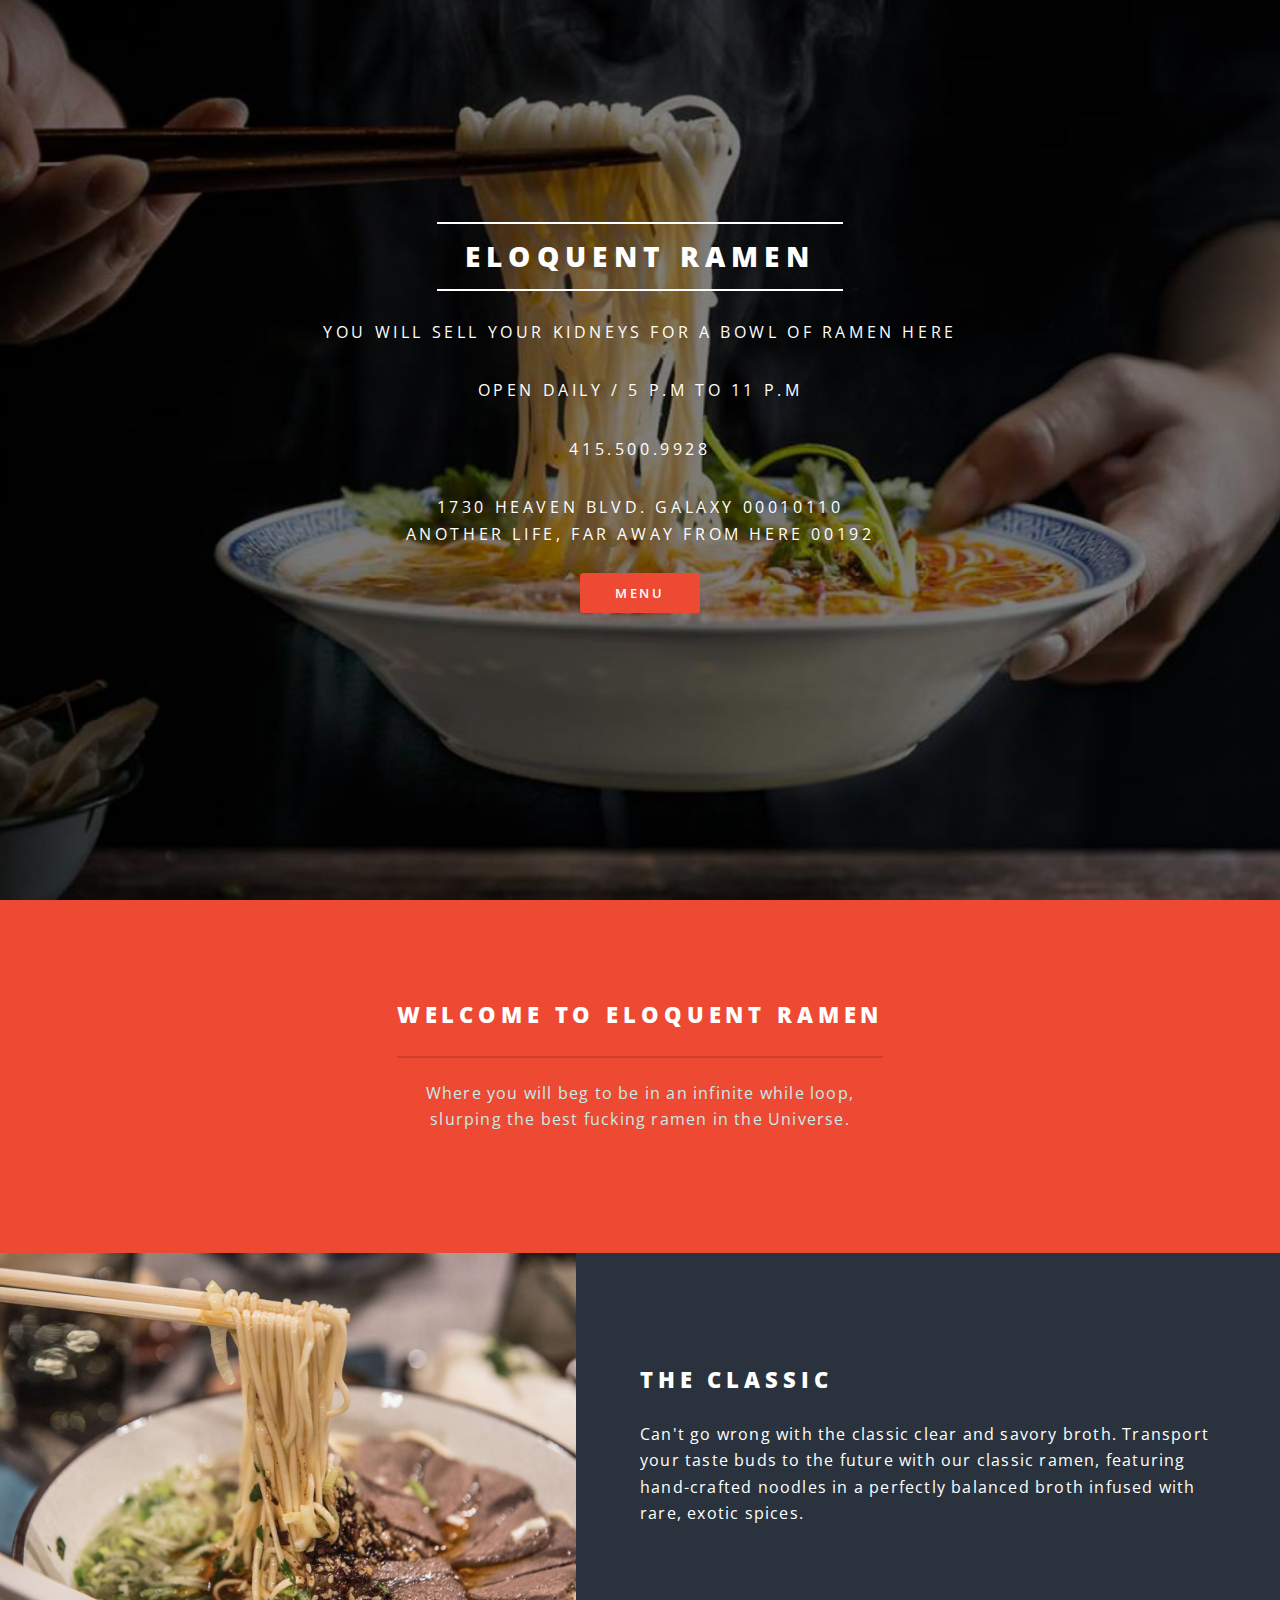
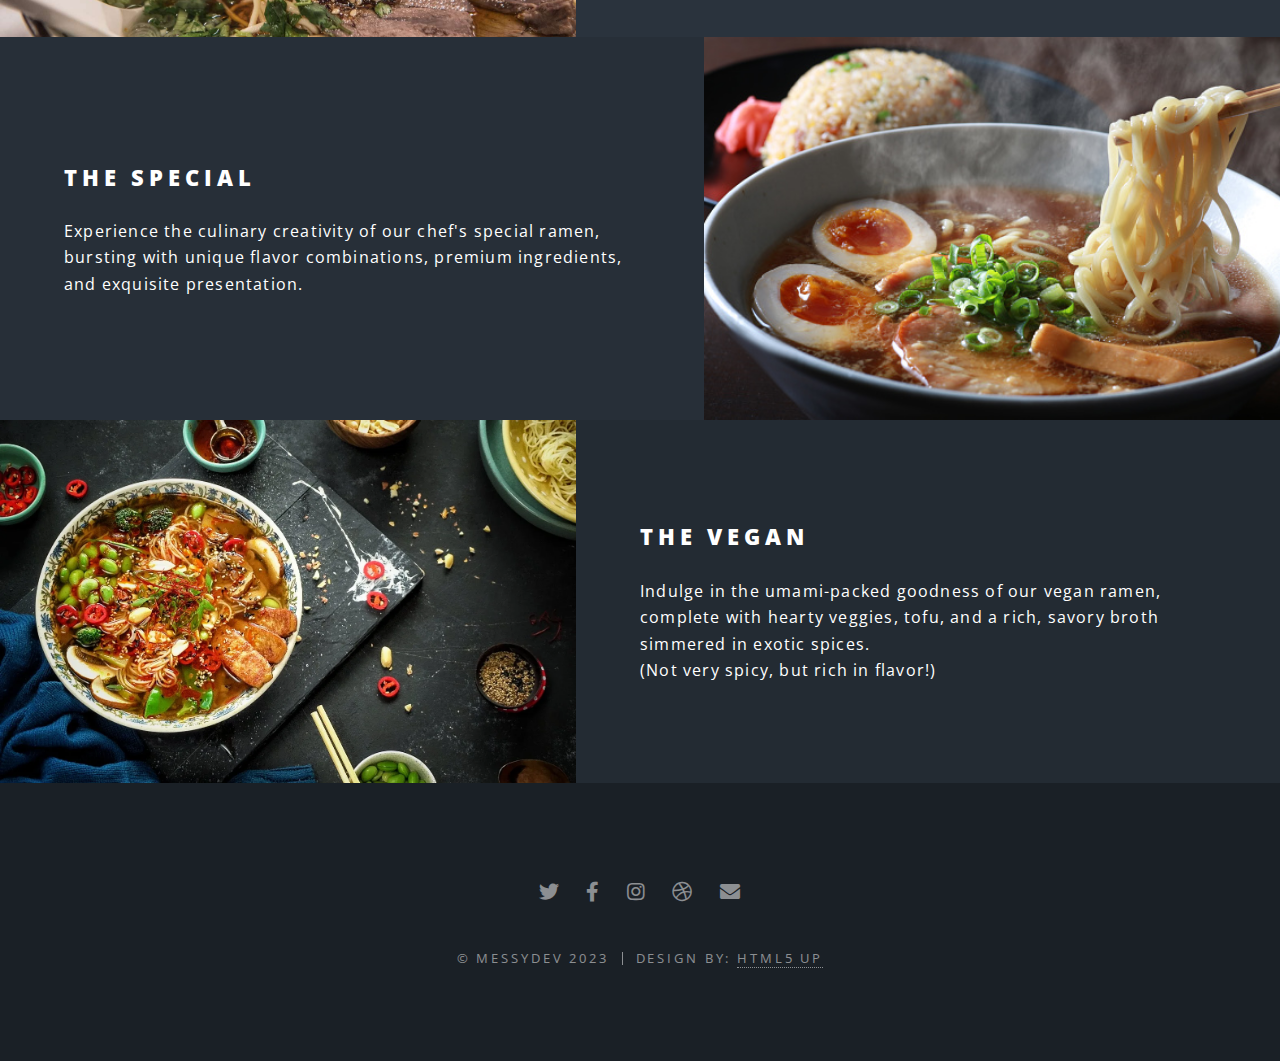
==== index.html @ 6835c0d1 "fix typo in vegan ramen section" ====
<!DOCTYPE HTML>
<!--
	Spectral by HTML5 UP
	html5up.net | @ajlkn
	Free for personal and commercial use under the CCA 3.0 license (html5up.net/license)
-->
<html>
	<head>
		<title>ELOQUENT RAMEN</title>
		<meta charset="utf-8" />
		<meta name="viewport" content="width=device-width, initial-scale=1, user-scalable=no" />
		<link rel="stylesheet" href="assets/css/main.css" />
		<noscript><link rel="stylesheet" href="assets/css/noscript.css" /></noscript>
	</head>
	<body class="landing is-preload">

		<!-- Page Wrapper -->
			<div id="page-wrapper">

				<!-- Header -->
					<header id="header" class="alt">
						<h1><a href="index.html">Eloquent Ramen</a></h1>
						<nav id="nav">
							<ul>
								<!-- <li class="special">
									<a href="#menu" class="menuToggle"><span>Menu</span></a>
									<div id="menu">
										<ul>
											<li><a href="index.html">Home</a></li>
											<li><a href="generic.html">Generic</a></li>
											<li><a href="elements.html">Elements</a></li>
											<li><a href="#">Sign Up</a></li>
											<li><a href="#">Log In</a></li>
										</ul>
									</div>
								</li> -->
							</ul>
						</nav>
					</header>

				<!-- Banner -->
					<section id="banner">
						<div class="inner">
							<h2>Eloquent Ramen</h2>
							<p>You will sell your kidneys for a bowl of Ramen here</p>
							<p>Open Daily / 5 P.M to 11 P.M</p>
							<p>415.500.9928</p>
							<div>
								<p id="address">1730 Heaven Blvd. Galaxy 00010110 <br />
								Another Life, Far Away From Here 00192</p>
							</div>
							<ul class="actions special">
								<li><a href="#" class="button primary">Menu</a></li>
							</ul>
						</div>
						<!-- <a href="#one" class="more scrolly">Learn More</a> -->
					</section>

				<!-- One -->
					<section id="one" class="wrapper style1 special">
						<div class="inner">
							<header class="major">
								<h2>Welcome to Eloquent Ramen</h2>
								<p>Where you will beg to be in an infinite while loop, <br />
									slurping the best fucking ramen in the Universe.</p>
							</header>
							<!-- <ul class="icons major">
								<li><span class="icon fa-gem major style1"><span class="label">Lorem</span></span></li>
								<li><span class="icon fa-heart major style2"><span class="label">Ipsum</span></span></li>
								<li><span class="icon solid fa-code major style3"><span class="label">Dolor</span></span></li>
							</ul> -->
						</div>
					</section>

				<!-- Two -->
					<section id="two" class="wrapper alt style2">
						<section class="spotlight">
							<div class="image"><img src="images/ramen-classic.jpg" alt="" /></div><div class="content">
								<h2>The Classic<br />
								</h2>
								<p>Can't go wrong with the classic clear and savory broth. Transport your taste buds to the future with our classic ramen, featuring hand-crafted noodles in a perfectly balanced broth infused with rare, exotic spices.</p>
							</div>
						</section>
						<section class="spotlight">
							<div class="image"><img src="images/ramen01.jpg" alt="" /></div><div class="content">
								<h2>The Special<br />
								</h2>
								<p>Experience the culinary creativity of our chef's special ramen, bursting with unique flavor combinations, premium ingredients, and exquisite presentation.</p>
							</div>
						</section>
						<section class="spotlight">
							<div class="image"><img src="images/ramen-vegan.jpg" alt="" /></div><div class="content">
								<h2>The Vegan<br />
								</h2>
								<p>Indulge in the umami-packed goodness of our vegan ramen, complete with hearty veggies, tofu, and a rich, savory broth simmered in exotic spices. <br />(Not very spicy, but rich in flavor!)</p>
							</div>
						</section>
					</section>

				<!-- Three -->
					<!-- <section id="three" class="wrapper style3 special">
						<div class="inner">
							<header class="major">
								<h2>Accumsan mus tortor nunc aliquet</h2>
								<p>Aliquam ut ex ut augue consectetur interdum. Donec amet imperdiet eleifend<br />
								fringilla tincidunt. Nullam dui leo Aenean mi ligula, rhoncus ullamcorper.</p>
							</header>
							<ul class="features">
								<li class="icon fa-paper-plane">
									<h3>Arcu accumsan</h3>
									<p>Augue consectetur sed interdum imperdiet et ipsum. Mauris lorem tincidunt nullam amet leo Aenean ligula consequat consequat.</p>
								</li>
								<li class="icon solid fa-laptop">
									<h3>Ac Augue Eget</h3>
									<p>Augue consectetur sed interdum imperdiet et ipsum. Mauris lorem tincidunt nullam amet leo Aenean ligula consequat consequat.</p>
								</li>
								<li class="icon solid fa-code">
									<h3>Mus Scelerisque</h3>
									<p>Augue consectetur sed interdum imperdiet et ipsum. Mauris lorem tincidunt nullam amet leo Aenean ligula consequat consequat.</p>
								</li>
								<li class="icon solid fa-headphones-alt">
									<h3>Mauris Imperdiet</h3>
									<p>Augue consectetur sed interdum imperdiet et ipsum. Mauris lorem tincidunt nullam amet leo Aenean ligula consequat consequat.</p>
								</li>
								<li class="icon fa-heart">
									<h3>Aenean Primis</h3>
									<p>Augue consectetur sed interdum imperdiet et ipsum. Mauris lorem tincidunt nullam amet leo Aenean ligula consequat consequat.</p>
								</li>
								<li class="icon fa-flag">
									<h3>Tortor Ut</h3>
									<p>Augue consectetur sed interdum imperdiet et ipsum. Mauris lorem tincidunt nullam amet leo Aenean ligula consequat consequat.</p>
								</li>
							</ul>
						</div>
					</section> -->

				<!-- CTA -->
					<!-- <section id="cta" class="wrapper style4">
						<div class="inner">
							<header>
								<h2>Arcue ut vel commodo</h2>
								<p>Aliquam ut ex ut augue consectetur interdum endrerit imperdiet amet eleifend fringilla.</p>
							</header>
							<ul class="actions stacked">
								<li><a href="#" class="button fit primary">Activate</a></li>
								<li><a href="#" class="button fit">Learn More</a></li>
							</ul>
						</div>
					</section> -->

				<!-- Footer -->
					<footer id="footer">
						<ul class="icons">
							<li><a href="#" class="icon brands fa-twitter"><span class="label">Twitter</span></a></li>
							<li><a href="#" class="icon brands fa-facebook-f"><span class="label">Facebook</span></a></li>
							<li><a href="#" class="icon brands fa-instagram"><span class="label">Instagram</span></a></li>
							<li><a href="#" class="icon brands fa-dribbble"><span class="label">Dribbble</span></a></li>
							<li><a href="#" class="icon solid fa-envelope"><span class="label">Email</span></a></li>
						</ul>
						<ul class="copyright">
							<li>&copy; MESSYDEV 2023</li><li>Design by: <a href="http://html5up.net">HTML5 UP</a></li>
						</ul>
					</footer>

			</div>

		<!-- Scripts -->
			<script src="assets/js/jquery.min.js"></script>
			<script src="assets/js/jquery.scrollex.min.js"></script>
			<script src="assets/js/jquery.scrolly.min.js"></script>
			<script src="assets/js/browser.min.js"></script>
			<script src="assets/js/breakpoints.min.js"></script>
			<script src="assets/js/util.js"></script>
			<script src="assets/js/main.js"></script>

	</body>
</html>
---- assets/css/main.css ----
@import url(fontawesome-all.min.css);
@import url("https://fonts.googleapis.com/css?family=Open+Sans:400,400italic,600,600italic,800,800italic");

/*
	Spectral by HTML5 UP
	html5up.net | @ajlkn
	Free for personal and commercial use under the CCA 3.0 license (html5up.net/license)
*/

html, body, div, span, applet, object,
iframe, h1, h2, h3, h4, h5, h6, p, blockquote,
pre, a, abbr, acronym, address, big, cite,
code, del, dfn, em, img, ins, kbd, q, s, samp,
small, strike, strong, sub, sup, tt, var, b,
u, i, center, dl, dt, dd, ol, ul, li, fieldset,
form, label, legend, table, caption, tbody,
tfoot, thead, tr, th, td, article, aside,
canvas, details, embed, figure, figcaption,
footer, header, hgroup, menu, nav, output, ruby,
section, summary, time, mark, audio, video {
	margin: 0;
	padding: 0;
	border: 0;
	font-size: 100%;
	font: inherit;
	vertical-align: baseline;}

article, aside, details, figcaption, figure,
footer, header, hgroup, menu, nav, section {
	display: block;}

body {
	line-height: 1;
}

ol, ul {
	list-style: none;
}

blockquote, q {
	quotes: none;
}

	blockquote:before, blockquote:after, q:before, q:after {
		content: '';
		content: none;
	}

table {
	border-collapse: collapse;
	border-spacing: 0;
}

body {
	-webkit-text-size-adjust: none;
}

mark {
	background-color: transparent;
	color: inherit;
}

input::-moz-focus-inner {
	border: 0;
	padding: 0;
}

input, select, textarea {
	-moz-appearance: none;
	-webkit-appearance: none;
	-ms-appearance: none;
	appearance: none;
}

/* Basic */

	@-ms-viewport {
		width: device-width;
	}

	html {
		box-sizing: border-box;
	}

	*, *:before, *:after {
		box-sizing: inherit;
	}

	body {
		background: #000000;
	}

		body.is-preload *, body.is-preload *:before, body.is-preload *:after {
			-moz-animation: none !important;
			-webkit-animation: none !important;
			-ms-animation: none !important;
			animation: none !important;
			-moz-transition: none !important;
			-webkit-transition: none !important;
			-ms-transition: none !important;
			transition: none !important;
		}

	body, input, select, textarea {
		color: #fff;
		font-family: "Open Sans", Helvetica, sans-serif;
		font-size: 15pt;
		font-weight: 400;
		letter-spacing: 0.075em;
		line-height: 1.65em;
	}

		@media screen and (max-width: 1680px) {

			body, input, select, textarea {
				font-size: 13pt;
			}

		}

		@media screen and (max-width: 1280px) {

			body, input, select, textarea {
				font-size: 12pt;
			}

		}

		@media screen and (max-width: 736px) {

			body, input, select, textarea {
				font-size: 11pt;
				letter-spacing: 0.0375em;
			}

		}

	a {
		-moz-transition: color 0.2s ease, border-bottom-color 0.2s ease;
		-webkit-transition: color 0.2s ease, border-bottom-color 0.2s ease;
		-ms-transition: color 0.2s ease, border-bottom-color 0.2s ease;
		transition: color 0.2s ease, border-bottom-color 0.2s ease;
		border-bottom: dotted 1px;
		color: inherit;
		text-decoration: none;
	}

		a:hover {
			border-bottom-color: transparent;
		}

	strong, b {
		color: #fff;
		font-weight: 600;
	}

	em, i {
		font-style: italic;
	}

	p {
		margin: 0 0 2em 0;
	}

	h1, h2, h3, h4, h5, h6 {
		color: #fff;
		font-weight: 800;
		letter-spacing: 0.225em;
		line-height: 1em;
		margin: 0 0 1em 0;
		text-transform: uppercase;
	}

		h1 a, h2 a, h3 a, h4 a, h5 a, h6 a {
			color: inherit;
			text-decoration: none;
		}

	h2 {
		font-size: 1.35em;
		line-height: 1.75em;
	}

		@media screen and (max-width: 736px) {

			h2 {
				font-size: 1.1em;
				line-height: 1.65em;
			}

		}

	h3 {
		font-size: 1.15em;
		line-height: 1.75em;
	}

		@media screen and (max-width: 736px) {

			h3 {
				font-size: 1em;
				line-height: 1.65em;
			}

		}

	h4 {
		font-size: 1em;
		line-height: 1.5em;
	}

	h5 {
		font-size: 0.8em;
		line-height: 1.5em;
	}

	h6 {
		font-size: 0.7em;
		line-height: 1.5em;
	}

	sub {
		font-size: 0.8em;
		position: relative;
		top: 0.5em;
	}

	sup {
		font-size: 0.8em;
		position: relative;
		top: -0.5em;
	}

	hr {
		border: 0;
		border-bottom: solid 2px #fff;
		margin: 3em 0;
	}

		hr.major {
			margin: 4.5em 0;
		}

	blockquote {
		border-left: solid 4px #fff;
		font-style: italic;
		margin: 0 0 2em 0;
		padding: 0.5em 0 0.5em 2em;
	}

	code {
		background: rgba(144, 144, 144, 0.25);
		border-radius: 3px;
		font-family: "Courier New", monospace;
		font-size: 0.9em;
		letter-spacing: 0;
		margin: 0 0.25em;
		padding: 0.25em 0.65em;
	}

	pre {
		-webkit-overflow-scrolling: touch;
		font-family: "Courier New", monospace;
		font-size: 0.9em;
		margin: 0 0 2em 0;
	}

		pre code {
			display: block;
			line-height: 1.75em;
			padding: 1em 1.5em;
			overflow-x: auto;
		}

	.align-left {
		text-align: left;
	}

	.align-center {
		text-align: center;
	}

	.align-right {
		text-align: right;
	}

/* Row */

	.row {
		display: flex;
		flex-wrap: wrap;
		box-sizing: border-box;
		align-items: stretch;
	}

		.row > * {
			box-sizing: border-box;
		}

		.row.gtr-uniform > * > :last-child {
			margin-bottom: 0;
		}

		.row.aln-left {
			justify-content: flex-start;
		}

		.row.aln-center {
			justify-content: center;
		}

		.row.aln-right {
			justify-content: flex-end;
		}

		.row.aln-top {
			align-items: flex-start;
		}

		.row.aln-middle {
			align-items: center;
		}

		.row.aln-bottom {
			align-items: flex-end;
		}

		.row > .imp {
			order: -1;
		}

		.row > .col-1 {
			width: 8.33333%;
		}

		.row > .off-1 {
			margin-left: 8.33333%;
		}

		.row > .col-2 {
			width: 16.66667%;
		}

		.row > .off-2 {
			margin-left: 16.66667%;
		}

		.row > .col-3 {
			width: 25%;
		}

		.row > .off-3 {
			margin-left: 25%;
		}

		.row > .col-4 {
			width: 33.33333%;
		}

		.row > .off-4 {
			margin-left: 33.33333%;
		}

		.row > .col-5 {
			width: 41.66667%;
		}

		.row > .off-5 {
			margin-left: 41.66667%;
		}

		.row > .col-6 {
			width: 50%;
		}

		.row > .off-6 {
			margin-left: 50%;
		}

		.row > .col-7 {
			width: 58.33333%;
		}

		.row > .off-7 {
			margin-left: 58.33333%;
		}

		.row > .col-8 {
			width: 66.66667%;
		}

		.row > .off-8 {
			margin-left: 66.66667%;
		}

		.row > .col-9 {
			width: 75%;
		}

		.row > .off-9 {
			margin-left: 75%;
		}

		.row > .col-10 {
			width: 83.33333%;
		}

		.row > .off-10 {
			margin-left: 83.33333%;
		}

		.row > .col-11 {
			width: 91.66667%;
		}

		.row > .off-11 {
			margin-left: 91.66667%;
		}

		.row > .col-12 {
			width: 100%;
		}

		.row > .off-12 {
			margin-left: 100%;
		}

		.row.gtr-0 {
			margin-top: 0;
			margin-left: 0em;
		}

			.row.gtr-0 > * {
				padding: 0 0 0 0em;
			}

			.row.gtr-0.gtr-uniform {
				margin-top: 0em;
			}

				.row.gtr-0.gtr-uniform > * {
					padding-top: 0em;
				}

		.row.gtr-25 {
			margin-top: 0;
			margin-left: -0.375em;
		}

			.row.gtr-25 > * {
				padding: 0 0 0 0.375em;
			}

			.row.gtr-25.gtr-uniform {
				margin-top: -0.375em;
			}

				.row.gtr-25.gtr-uniform > * {
					padding-top: 0.375em;
				}

		.row.gtr-50 {
			margin-top: 0;
			margin-left: -0.75em;
		}

			.row.gtr-50 > * {
				padding: 0 0 0 0.75em;
			}

			.row.gtr-50.gtr-uniform {
				margin-top: -0.75em;
			}

				.row.gtr-50.gtr-uniform > * {
					padding-top: 0.75em;
				}

		.row {
			margin-top: 0;
			margin-left: -1.5em;
		}

			.row > * {
				padding: 0 0 0 1.5em;
			}

			.row.gtr-uniform {
				margin-top: -1.5em;
			}

				.row.gtr-uniform > * {
					padding-top: 1.5em;
				}

		.row.gtr-150 {
			margin-top: 0;
			margin-left: -2.25em;
		}

			.row.gtr-150 > * {
				padding: 0 0 0 2.25em;
			}

			.row.gtr-150.gtr-uniform {
				margin-top: -2.25em;
			}

				.row.gtr-150.gtr-uniform > * {
					padding-top: 2.25em;
				}

		.row.gtr-200 {
			margin-top: 0;
			margin-left: -3em;
		}

			.row.gtr-200 > * {
				padding: 0 0 0 3em;
			}

			.row.gtr-200.gtr-uniform {
				margin-top: -3em;
			}

				.row.gtr-200.gtr-uniform > * {
					padding-top: 3em;
				}

		@media screen and (max-width: 1680px) {

			.row {
				display: flex;
				flex-wrap: wrap;
				box-sizing: border-box;
				align-items: stretch;
			}

				.row > * {
					box-sizing: border-box;
				}

				.row.gtr-uniform > * > :last-child {
					margin-bottom: 0;
				}

				.row.aln-left {
					justify-content: flex-start;
				}

				.row.aln-center {
					justify-content: center;
				}

				.row.aln-right {
					justify-content: flex-end;
				}

				.row.aln-top {
					align-items: flex-start;
				}

				.row.aln-middle {
					align-items: center;
				}

				.row.aln-bottom {
					align-items: flex-end;
				}

				.row > .imp-xlarge {
					order: -1;
				}

				.row > .col-1-xlarge {
					width: 8.33333%;
				}

				.row > .off-1-xlarge {
					margin-left: 8.33333%;
				}

				.row > .col-2-xlarge {
					width: 16.66667%;
				}

				.row > .off-2-xlarge {
					margin-left: 16.66667%;
				}

				.row > .col-3-xlarge {
					width: 25%;
				}

				.row > .off-3-xlarge {
					margin-left: 25%;
				}

				.row > .col-4-xlarge {
					width: 33.33333%;
				}

				.row > .off-4-xlarge {
					margin-left: 33.33333%;
				}

				.row > .col-5-xlarge {
					width: 41.66667%;
				}

				.row > .off-5-xlarge {
					margin-left: 41.66667%;
				}

				.row > .col-6-xlarge {
					width: 50%;
				}

				.row > .off-6-xlarge {
					margin-left: 50%;
				}

				.row > .col-7-xlarge {
					width: 58.33333%;
				}

				.row > .off-7-xlarge {
					margin-left: 58.33333%;
				}

				.row > .col-8-xlarge {
					width: 66.66667%;
				}

				.row > .off-8-xlarge {
					margin-left: 66.66667%;
				}

				.row > .col-9-xlarge {
					width: 75%;
				}

				.row > .off-9-xlarge {
					margin-left: 75%;
				}

				.row > .col-10-xlarge {
					width: 83.33333%;
				}

				.row > .off-10-xlarge {
					margin-left: 83.33333%;
				}

				.row > .col-11-xlarge {
					width: 91.66667%;
				}

				.row > .off-11-xlarge {
					margin-left: 91.66667%;
				}

				.row > .col-12-xlarge {
					width: 100%;
				}

				.row > .off-12-xlarge {
					margin-left: 100%;
				}

				.row.gtr-0 {
					margin-top: 0;
					margin-left: 0em;
				}

					.row.gtr-0 > * {
						padding: 0 0 0 0em;
					}

					.row.gtr-0.gtr-uniform {
						margin-top: 0em;
					}

						.row.gtr-0.gtr-uniform > * {
							padding-top: 0em;
						}

				.row.gtr-25 {
					margin-top: 0;
					margin-left: -0.375em;
				}

					.row.gtr-25 > * {
						padding: 0 0 0 0.375em;
					}

					.row.gtr-25.gtr-uniform {
						margin-top: -0.375em;
					}

						.row.gtr-25.gtr-uniform > * {
							padding-top: 0.375em;
						}

				.row.gtr-50 {
					margin-top: 0;
					margin-left: -0.75em;
				}

					.row.gtr-50 > * {
						padding: 0 0 0 0.75em;
					}

					.row.gtr-50.gtr-uniform {
						margin-top: -0.75em;
					}

						.row.gtr-50.gtr-uniform > * {
							padding-top: 0.75em;
						}

				.row {
					margin-top: 0;
					margin-left: -1.5em;
				}

					.row > * {
						padding: 0 0 0 1.5em;
					}

					.row.gtr-uniform {
						margin-top: -1.5em;
					}

						.row.gtr-uniform > * {
							padding-top: 1.5em;
						}

				.row.gtr-150 {
					margin-top: 0;
					margin-left: -2.25em;
				}

					.row.gtr-150 > * {
						padding: 0 0 0 2.25em;
					}

					.row.gtr-150.gtr-uniform {
						margin-top: -2.25em;
					}

						.row.gtr-150.gtr-uniform > * {
							padding-top: 2.25em;
						}

				.row.gtr-200 {
					margin-top: 0;
					margin-left: -3em;
				}

					.row.gtr-200 > * {
						padding: 0 0 0 3em;
					}

					.row.gtr-200.gtr-uniform {
						margin-top: -3em;
					}

						.row.gtr-200.gtr-uniform > * {
							padding-top: 3em;
						}

		}

		@media screen and (max-width: 1280px) {

			.row {
				display: flex;
				flex-wrap: wrap;
				box-sizing: border-box;
				align-items: stretch;
			}

				.row > * {
					box-sizing: border-box;
				}

				.row.gtr-uniform > * > :last-child {
					margin-bottom: 0;
				}

				.row.aln-left {
					justify-content: flex-start;
				}

				.row.aln-center {
					justify-content: center;
				}

				.row.aln-right {
					justify-content: flex-end;
				}

				.row.aln-top {
					align-items: flex-start;
				}

				.row.aln-middle {
					align-items: center;
				}

				.row.aln-bottom {
					align-items: flex-end;
				}

				.row > .imp-large {
					order: -1;
				}

				.row > .col-1-large {
					width: 8.33333%;
				}

				.row > .off-1-large {
					margin-left: 8.33333%;
				}

				.row > .col-2-large {
					width: 16.66667%;
				}

				.row > .off-2-large {
					margin-left: 16.66667%;
				}

				.row > .col-3-large {
					width: 25%;
				}

				.row > .off-3-large {
					margin-left: 25%;
				}

				.row > .col-4-large {
					width: 33.33333%;
				}

				.row > .off-4-large {
					margin-left: 33.33333%;
				}

				.row > .col-5-large {
					width: 41.66667%;
				}

				.row > .off-5-large {
					margin-left: 41.66667%;
				}

				.row > .col-6-large {
					width: 50%;
				}

				.row > .off-6-large {
					margin-left: 50%;
				}

				.row > .col-7-large {
					width: 58.33333%;
				}

				.row > .off-7-large {
					margin-left: 58.33333%;
				}

				.row > .col-8-large {
					width: 66.66667%;
				}

				.row > .off-8-large {
					margin-left: 66.66667%;
				}

				.row > .col-9-large {
					width: 75%;
				}

				.row > .off-9-large {
					margin-left: 75%;
				}

				.row > .col-10-large {
					width: 83.33333%;
				}

				.row > .off-10-large {
					margin-left: 83.33333%;
				}

				.row > .col-11-large {
					width: 91.66667%;
				}

				.row > .off-11-large {
					margin-left: 91.66667%;
				}

				.row > .col-12-large {
					width: 100%;
				}

				.row > .off-12-large {
					margin-left: 100%;
				}

				.row.gtr-0 {
					margin-top: 0;
					margin-left: 0em;
				}

					.row.gtr-0 > * {
						padding: 0 0 0 0em;
					}

					.row.gtr-0.gtr-uniform {
						margin-top: 0em;
					}

						.row.gtr-0.gtr-uniform > * {
							padding-top: 0em;
						}

				.row.gtr-25 {
					margin-top: 0;
					margin-left: -0.375em;
				}

					.row.gtr-25 > * {
						padding: 0 0 0 0.375em;
					}

					.row.gtr-25.gtr-uniform {
						margin-top: -0.375em;
					}

						.row.gtr-25.gtr-uniform > * {
							padding-top: 0.375em;
						}

				.row.gtr-50 {
					margin-top: 0;
					margin-left: -0.75em;
				}

					.row.gtr-50 > * {
						padding: 0 0 0 0.75em;
					}

					.row.gtr-50.gtr-uniform {
						margin-top: -0.75em;
					}

						.row.gtr-50.gtr-uniform > * {
							padding-top: 0.75em;
						}

				.row {
					margin-top: 0;
					margin-left: -1.5em;
				}

					.row > * {
						padding: 0 0 0 1.5em;
					}

					.row.gtr-uniform {
						margin-top: -1.5em;
					}

						.row.gtr-uniform > * {
							padding-top: 1.5em;
						}

				.row.gtr-150 {
					margin-top: 0;
					margin-left: -2.25em;
				}

					.row.gtr-150 > * {
						padding: 0 0 0 2.25em;
					}

					.row.gtr-150.gtr-uniform {
						margin-top: -2.25em;
					}

						.row.gtr-150.gtr-uniform > * {
							padding-top: 2.25em;
						}

				.row.gtr-200 {
					margin-top: 0;
					margin-left: -3em;
				}

					.row.gtr-200 > * {
						padding: 0 0 0 3em;
					}

					.row.gtr-200.gtr-uniform {
						margin-top: -3em;
					}

						.row.gtr-200.gtr-uniform > * {
							padding-top: 3em;
						}

		}

		@media screen and (max-width: 980px) {

			.row {
				display: flex;
				flex-wrap: wrap;
				box-sizing: border-box;
				align-items: stretch;
			}

				.row > * {
					box-sizing: border-box;
				}

				.row.gtr-uniform > * > :last-child {
					margin-bottom: 0;
				}

				.row.aln-left {
					justify-content: flex-start;
				}

				.row.aln-center {
					justify-content: center;
				}

				.row.aln-right {
					justify-content: flex-end;
				}

				.row.aln-top {
					align-items: flex-start;
				}

				.row.aln-middle {
					align-items: center;
				}

				.row.aln-bottom {
					align-items: flex-end;
				}

				.row > .imp-medium {
					order: -1;
				}

				.row > .col-1-medium {
					width: 8.33333%;
				}

				.row > .off-1-medium {
					margin-left: 8.33333%;
				}

				.row > .col-2-medium {
					width: 16.66667%;
				}

				.row > .off-2-medium {
					margin-left: 16.66667%;
				}

				.row > .col-3-medium {
					width: 25%;
				}

				.row > .off-3-medium {
					margin-left: 25%;
				}

				.row > .col-4-medium {
					width: 33.33333%;
				}

				.row > .off-4-medium {
					margin-left: 33.33333%;
				}

				.row > .col-5-medium {
					width: 41.66667%;
				}

				.row > .off-5-medium {
					margin-left: 41.66667%;
				}

				.row > .col-6-medium {
					width: 50%;
				}

				.row > .off-6-medium {
					margin-left: 50%;
				}

				.row > .col-7-medium {
					width: 58.33333%;
				}

				.row > .off-7-medium {
					margin-left: 58.33333%;
				}

				.row > .col-8-medium {
					width: 66.66667%;
				}

				.row > .off-8-medium {
					margin-left: 66.66667%;
				}

				.row > .col-9-medium {
					width: 75%;
				}

				.row > .off-9-medium {
					margin-left: 75%;
				}

				.row > .col-10-medium {
					width: 83.33333%;
				}

				.row > .off-10-medium {
					margin-left: 83.33333%;
				}

				.row > .col-11-medium {
					width: 91.66667%;
				}

				.row > .off-11-medium {
					margin-left: 91.66667%;
				}

				.row > .col-12-medium {
					width: 100%;
				}

				.row > .off-12-medium {
					margin-left: 100%;
				}

				.row.gtr-0 {
					margin-top: 0;
					margin-left: 0em;
				}

					.row.gtr-0 > * {
						padding: 0 0 0 0em;
					}

					.row.gtr-0.gtr-uniform {
						margin-top: 0em;
					}

						.row.gtr-0.gtr-uniform > * {
							padding-top: 0em;
						}

				.row.gtr-25 {
					margin-top: 0;
					margin-left: -0.375em;
				}

					.row.gtr-25 > * {
						padding: 0 0 0 0.375em;
					}

					.row.gtr-25.gtr-uniform {
						margin-top: -0.375em;
					}

						.row.gtr-25.gtr-uniform > * {
							padding-top: 0.375em;
						}

				.row.gtr-50 {
					margin-top: 0;
					margin-left: -0.75em;
				}

					.row.gtr-50 > * {
						padding: 0 0 0 0.75em;
					}

					.row.gtr-50.gtr-uniform {
						margin-top: -0.75em;
					}

						.row.gtr-50.gtr-uniform > * {
							padding-top: 0.75em;
						}

				.row {
					margin-top: 0;
					margin-left: -1.5em;
				}

					.row > * {
						padding: 0 0 0 1.5em;
					}

					.row.gtr-uniform {
						margin-top: -1.5em;
					}

						.row.gtr-uniform > * {
							padding-top: 1.5em;
						}

				.row.gtr-150 {
					margin-top: 0;
					margin-left: -2.25em;
				}

					.row.gtr-150 > * {
						padding: 0 0 0 2.25em;
					}

					.row.gtr-150.gtr-uniform {
						margin-top: -2.25em;
					}

						.row.gtr-150.gtr-uniform > * {
							padding-top: 2.25em;
						}

				.row.gtr-200 {
					margin-top: 0;
					margin-left: -3em;
				}

					.row.gtr-200 > * {
						padding: 0 0 0 3em;
					}

					.row.gtr-200.gtr-uniform {
						margin-top: -3em;
					}

						.row.gtr-200.gtr-uniform > * {
							padding-top: 3em;
						}

		}

		@media screen and (max-width: 736px) {

			.row {
				display: flex;
				flex-wrap: wrap;
				box-sizing: border-box;
				align-items: stretch;
			}

				.row > * {
					box-sizing: border-box;
				}

				.row.gtr-uniform > * > :last-child {
					margin-bottom: 0;
				}

				.row.aln-left {
					justify-content: flex-start;
				}

				.row.aln-center {
					justify-content: center;
				}

				.row.aln-right {
					justify-content: flex-end;
				}

				.row.aln-top {
					align-items: flex-start;
				}

				.row.aln-middle {
					align-items: center;
				}

				.row.aln-bottom {
					align-items: flex-end;
				}

				.row > .imp-small {
					order: -1;
				}

				.row > .col-1-small {
					width: 8.33333%;
				}

				.row > .off-1-small {
					margin-left: 8.33333%;
				}

				.row > .col-2-small {
					width: 16.66667%;
				}

				.row > .off-2-small {
					margin-left: 16.66667%;
				}

				.row > .col-3-small {
					width: 25%;
				}

				.row > .off-3-small {
					margin-left: 25%;
				}

				.row > .col-4-small {
					width: 33.33333%;
				}

				.row > .off-4-small {
					margin-left: 33.33333%;
				}

				.row > .col-5-small {
					width: 41.66667%;
				}

				.row > .off-5-small {
					margin-left: 41.66667%;
				}

				.row > .col-6-small {
					width: 50%;
				}

				.row > .off-6-small {
					margin-left: 50%;
				}

				.row > .col-7-small {
					width: 58.33333%;
				}

				.row > .off-7-small {
					margin-left: 58.33333%;
				}

				.row > .col-8-small {
					width: 66.66667%;
				}

				.row > .off-8-small {
					margin-left: 66.66667%;
				}

				.row > .col-9-small {
					width: 75%;
				}

				.row > .off-9-small {
					margin-left: 75%;
				}

				.row > .col-10-small {
					width: 83.33333%;
				}

				.row > .off-10-small {
					margin-left: 83.33333%;
				}

				.row > .col-11-small {
					width: 91.66667%;
				}

				.row > .off-11-small {
					margin-left: 91.66667%;
				}

				.row > .col-12-small {
					width: 100%;
				}

				.row > .off-12-small {
					margin-left: 100%;
				}

				.row.gtr-0 {
					margin-top: 0;
					margin-left: 0em;
				}

					.row.gtr-0 > * {
						padding: 0 0 0 0em;
					}

					.row.gtr-0.gtr-uniform {
						margin-top: 0em;
					}

						.row.gtr-0.gtr-uniform > * {
							padding-top: 0em;
						}

				.row.gtr-25 {
					margin-top: 0;
					margin-left: -0.375em;
				}

					.row.gtr-25 > * {
						padding: 0 0 0 0.375em;
					}

					.row.gtr-25.gtr-uniform {
						margin-top: -0.375em;
					}

						.row.gtr-25.gtr-uniform > * {
							padding-top: 0.375em;
						}

				.row.gtr-50 {
					margin-top: 0;
					margin-left: -0.75em;
				}

					.row.gtr-50 > * {
						padding: 0 0 0 0.75em;
					}

					.row.gtr-50.gtr-uniform {
						margin-top: -0.75em;
					}

						.row.gtr-50.gtr-uniform > * {
							padding-top: 0.75em;
						}

				.row {
					margin-top: 0;
					margin-left: -1.5em;
				}

					.row > * {
						padding: 0 0 0 1.5em;
					}

					.row.gtr-uniform {
						margin-top: -1.5em;
					}

						.row.gtr-uniform > * {
							padding-top: 1.5em;
						}

				.row.gtr-150 {
					margin-top: 0;
					margin-left: -2.25em;
				}

					.row.gtr-150 > * {
						padding: 0 0 0 2.25em;
					}

					.row.gtr-150.gtr-uniform {
						margin-top: -2.25em;
					}

						.row.gtr-150.gtr-uniform > * {
							padding-top: 2.25em;
						}

				.row.gtr-200 {
					margin-top: 0;
					margin-left: -3em;
				}

					.row.gtr-200 > * {
						padding: 0 0 0 3em;
					}

					.row.gtr-200.gtr-uniform {
						margin-top: -3em;
					}

						.row.gtr-200.gtr-uniform > * {
							padding-top: 3em;
						}

		}

		@media screen and (max-width: 480px) {

			.row {
				display: flex;
				flex-wrap: wrap;
				box-sizing: border-box;
				align-items: stretch;
			}

				.row > * {
					box-sizing: border-box;
				}

				.row.gtr-uniform > * > :last-child {
					margin-bottom: 0;
				}

				.row.aln-left {
					justify-content: flex-start;
				}

				.row.aln-center {
					justify-content: center;
				}

				.row.aln-right {
					justify-content: flex-end;
				}

				.row.aln-top {
					align-items: flex-start;
				}

				.row.aln-middle {
					align-items: center;
				}

				.row.aln-bottom {
					align-items: flex-end;
				}

				.row > .imp-xsmall {
					order: -1;
				}

				.row > .col-1-xsmall {
					width: 8.33333%;
				}

				.row > .off-1-xsmall {
					margin-left: 8.33333%;
				}

				.row > .col-2-xsmall {
					width: 16.66667%;
				}

				.row > .off-2-xsmall {
					margin-left: 16.66667%;
				}

				.row > .col-3-xsmall {
					width: 25%;
				}

				.row > .off-3-xsmall {
					margin-left: 25%;
				}

				.row > .col-4-xsmall {
					width: 33.33333%;
				}

				.row > .off-4-xsmall {
					margin-left: 33.33333%;
				}

				.row > .col-5-xsmall {
					width: 41.66667%;
				}

				.row > .off-5-xsmall {
					margin-left: 41.66667%;
				}

				.row > .col-6-xsmall {
					width: 50%;
				}

				.row > .off-6-xsmall {
					margin-left: 50%;
				}

				.row > .col-7-xsmall {
					width: 58.33333%;
				}

				.row > .off-7-xsmall {
					margin-left: 58.33333%;
				}

				.row > .col-8-xsmall {
					width: 66.66667%;
				}

				.row > .off-8-xsmall {
					margin-left: 66.66667%;
				}

				.row > .col-9-xsmall {
					width: 75%;
				}

				.row > .off-9-xsmall {
					margin-left: 75%;
				}

				.row > .col-10-xsmall {
					width: 83.33333%;
				}

				.row > .off-10-xsmall {
					margin-left: 83.33333%;
				}

				.row > .col-11-xsmall {
					width: 91.66667%;
				}

				.row > .off-11-xsmall {
					margin-left: 91.66667%;
				}

				.row > .col-12-xsmall {
					width: 100%;
				}

				.row > .off-12-xsmall {
					margin-left: 100%;
				}

				.row.gtr-0 {
					margin-top: 0;
					margin-left: 0em;
				}

					.row.gtr-0 > * {
						padding: 0 0 0 0em;
					}

					.row.gtr-0.gtr-uniform {
						margin-top: 0em;
					}

						.row.gtr-0.gtr-uniform > * {
							padding-top: 0em;
						}

				.row.gtr-25 {
					margin-top: 0;
					margin-left: -0.375em;
				}

					.row.gtr-25 > * {
						padding: 0 0 0 0.375em;
					}

					.row.gtr-25.gtr-uniform {
						margin-top: -0.375em;
					}

						.row.gtr-25.gtr-uniform > * {
							padding-top: 0.375em;
						}

				.row.gtr-50 {
					margin-top: 0;
					margin-left: -0.75em;
				}

					.row.gtr-50 > * {
						padding: 0 0 0 0.75em;
					}

					.row.gtr-50.gtr-uniform {
						margin-top: -0.75em;
					}

						.row.gtr-50.gtr-uniform > * {
							padding-top: 0.75em;
						}

				.row {
					margin-top: 0;
					margin-left: -1.5em;
				}

					.row > * {
						padding: 0 0 0 1.5em;
					}

					.row.gtr-uniform {
						margin-top: -1.5em;
					}

						.row.gtr-uniform > * {
							padding-top: 1.5em;
						}

				.row.gtr-150 {
					margin-top: 0;
					margin-left: -2.25em;
				}

					.row.gtr-150 > * {
						padding: 0 0 0 2.25em;
					}

					.row.gtr-150.gtr-uniform {
						margin-top: -2.25em;
					}

						.row.gtr-150.gtr-uniform > * {
							padding-top: 2.25em;
						}

				.row.gtr-200 {
					margin-top: 0;
					margin-left: -3em;
				}

					.row.gtr-200 > * {
						padding: 0 0 0 3em;
					}

					.row.gtr-200.gtr-uniform {
						margin-top: -3em;
					}

						.row.gtr-200.gtr-uniform > * {
							padding-top: 3em;
						}

		}

/* Section/Article */

	section.special, article.special {
		text-align: center;
	}

	header p {
		color: rgba(255, 255, 255, 0.5);
		position: relative;
		top: -0.25em;
	}

	header h3 + p {
		font-size: 1.1em;
	}

	header h4 + p,
	header h5 + p,
	header h6 + p {
		font-size: 0.9em;
	}

	header.major {
		margin: 0 0 3.5em 0;
	}

		header.major h2, header.major h3, header.major h4, header.major h5, header.major h6 {
			border-bottom: solid 2px #fff;
			display: inline-block;
			padding-bottom: 1em;
			position: relative;
		}

			header.major h2:after, header.major h3:after, header.major h4:after, header.major h5:after, header.major h6:after {
				content: '';
				display: block;
				height: 1px;
			}

		header.major p {
			color: #fff;
			top: 0;
		}

		@media screen and (max-width: 736px) {

			header.major {
				margin: 0 0 2em 0;
			}

		}

	@media screen and (max-width: 980px) {

		header br {
			display: none;
		}

	}

/* Form */

	form {
		margin: 0 0 2em 0;
	}

	label {
		color: #fff;
		display: block;
		font-size: 0.9em;
		font-weight: 600;
		margin: 0 0 1em 0;
	}

	input[type="text"],
	input[type="password"],
	input[type="email"],
	select,
	textarea {
		-moz-appearance: none;
		-webkit-appearance: none;
		-ms-appearance: none;
		appearance: none;
		background-color: rgba(144, 144, 144, 0.25);
		border-radius: 3px;
		border: none;
		color: inherit;
		display: block;
		outline: 0;
		padding: 0 1em;
		text-decoration: none;
		width: 100%;
	}

		input[type="text"]:invalid,
		input[type="password"]:invalid,
		input[type="email"]:invalid,
		select:invalid,
		textarea:invalid {
			box-shadow: none;
		}

		input[type="text"]:focus,
		input[type="password"]:focus,
		input[type="email"]:focus,
		select:focus,
		textarea:focus {
			box-shadow: 0 0 0 2px #21b2a6;
		}

	select {
		background-size: 1.25em;
		background-repeat: no-repeat;
		background-position: calc(100% - 1em) center;
		height: 2.75em;
		padding-right: 2.75em;
		text-overflow: ellipsis;
	}

		select:focus::-ms-value {
			background-color: transparent;
		}

		select::-ms-expand {
			display: none;
		}

	input[type="text"],
	input[type="password"],
	input[type="email"],
	select {
		height: 2.75em;
	}

	textarea {
		padding: 0.75em 1em;
	}

	input[type="checkbox"],
	input[type="radio"] {
		-moz-appearance: none;
		-webkit-appearance: none;
		-ms-appearance: none;
		appearance: none;
		display: block;
		float: left;
		margin-right: -2em;
		opacity: 0;
		width: 1em;
		z-index: -1;
	}

		input[type="checkbox"] + label,
		input[type="radio"] + label {
			text-decoration: none;
			color: #fff;
			cursor: pointer;
			display: inline-block;
			font-size: 1em;
			font-weight: 400;
			padding-left: 2.4em;
			padding-right: 0.75em;
			position: relative;
		}

			input[type="checkbox"] + label:before,
			input[type="radio"] + label:before {
				-moz-osx-font-smoothing: grayscale;
				-webkit-font-smoothing: antialiased;
				display: inline-block;
				font-style: normal;
				font-variant: normal;
				text-rendering: auto;
				line-height: 1;
				text-transform: none !important;
				font-family: 'Font Awesome 5 Free';
				font-weight: 900;
			}

			input[type="checkbox"] + label:before,
			input[type="radio"] + label:before {
				background: rgba(144, 144, 144, 0.25);
				border-radius: 3px;
				content: '';
				display: inline-block;
				font-size: 0.8em;
				height: 2.0625em;
				left: 0;
				line-height: 2.0625em;
				position: absolute;
				text-align: center;
				top: 0;
				width: 2.0625em;
			}

		input[type="checkbox"]:checked + label:before,
		input[type="radio"]:checked + label:before {
			background: #2e3842;
			color: #fff;
			content: '\f00c';
		}

		input[type="checkbox"]:focus + label:before,
		input[type="radio"]:focus + label:before {
			box-shadow: 0 0 0 2px #21b2a6;
		}

	input[type="checkbox"] + label:before {
		border-radius: 3px;
	}

	input[type="radio"] + label:before {
		border-radius: 100%;
	}

	::-webkit-input-placeholder {
		color: rgba(255, 255, 255, 0.5) !important;
		opacity: 1.0;
	}

	:-moz-placeholder {
		color: rgba(255, 255, 255, 0.5) !important;
		opacity: 1.0;
	}

	::-moz-placeholder {
		color: rgba(255, 255, 255, 0.5) !important;
		opacity: 1.0;
	}

	:-ms-input-placeholder {
		color: rgba(255, 255, 255, 0.5) !important;
		opacity: 1.0;
	}

/* Box */

	.box {
		border-radius: 3px;
		border: solid 2px #fff;
		margin-bottom: 2em;
		padding: 1.5em;
	}

		.box > :last-child,
		.box > :last-child > :last-child,
		.box > :last-child > :last-child > :last-child {
			margin-bottom: 0;
		}

		.box.alt {
			border: 0;
			border-radius: 0;
			padding: 0;
		}

/* Icon */

	.icon {
		text-decoration: none;
		border-bottom: none;
		position: relative;
	}

		.icon:before {
			-moz-osx-font-smoothing: grayscale;
			-webkit-font-smoothing: antialiased;
			display: inline-block;
			font-style: normal;
			font-variant: normal;
			text-rendering: auto;
			line-height: 1;
			text-transform: none !important;
			font-family: 'Font Awesome 5 Free';
			font-weight: 400;
		}

		.icon > .label {
			display: none;
		}

		.icon:before {
			line-height: inherit;
		}

		.icon.solid:before {
			font-weight: 900;
		}

		.icon.brands:before {
			font-family: 'Font Awesome 5 Brands';
		}

		.icon.major {
			-moz-transform: rotate(-45deg);
			-webkit-transform: rotate(-45deg);
			-ms-transform: rotate(-45deg);
			transform: rotate(-45deg);
			border-radius: 3px;
			border: solid 2px #fff;
			display: inline-block;
			font-size: 1.35em;
			height: calc(3em + 2px);
			line-height: 3em;
			text-align: center;
			width: calc(3em + 2px);
		}

			.icon.major:before {
				-moz-transform: rotate(45deg);
				-webkit-transform: rotate(45deg);
				-ms-transform: rotate(45deg);
				transform: rotate(45deg);
				display: inline-block;
				font-size: 1.5em;
			}

			@media screen and (max-width: 736px) {

				.icon.major {
					font-size: 1em;
				}

			}

		.icon.style1 {
			color: #00ffcc;
		}

		.icon.style2 {
			color: #00f0ff;
		}

		.icon.style3 {
			color: #76ddff;
		}

/* Image */

	.image {
		border-radius: 3px;
		border: 0;
		display: inline-block;
		position: relative;
	}

		.image img {
			border-radius: 3px;
			display: block;
		}

		.image.left {
			float: left;
			margin: 0 2em 2em 0;
			top: 0.25em;
		}

		.image.right {
			float: right;
			margin: 0 0 2em 2em;
			top: 0.25em;
		}

		.image.left, .image.right {
			max-width: 40%;
		}

			.image.left img, .image.right img {
				width: 100%;
			}

		.image.fit {
			display: block;
			margin: 0 0 2em 0;
			width: 100%;
		}

			.image.fit img {
				width: 100%;
			}

/* List */

	ol {
		list-style: decimal;
		margin: 0 0 2em 0;
		padding-left: 1.25em;
	}

		ol li {
			padding-left: 0.25em;
		}

	ul {
		list-style: disc;
		margin: 0 0 2em 0;
		padding-left: 1em;
	}

		ul li {
			padding-left: 0.5em;
		}

		ul.alt {
			list-style: none;
			padding-left: 0;
		}

			ul.alt li {
				border-top: solid 1px #fff;
				padding: 0.5em 0;
			}

				ul.alt li:first-child {
					border-top: 0;
					padding-top: 0;
				}

	dl {
		margin: 0 0 2em 0;
	}

/* Actions */

	ul.actions {
		display: -moz-flex;
		display: -webkit-flex;
		display: -ms-flex;
		display: flex;
		cursor: default;
		list-style: none;
		margin-left: -1em;
		padding-left: 0;
	}

		ul.actions li {
			padding: 0 0 0 1em;
			vertical-align: middle;
		}

		ul.actions.special {
			-moz-justify-content: center;
			-webkit-justify-content: center;
			-ms-justify-content: center;
			justify-content: center;
			width: 100%;
			margin-left: 0;
		}

			ul.actions.special li:first-child {
				padding-left: 0;
			}

		ul.actions.stacked {
			-moz-flex-direction: column;
			-webkit-flex-direction: column;
			-ms-flex-direction: column;
			flex-direction: column;
			margin-left: 0;
		}

			ul.actions.stacked li {
				padding: 1em 0 0 0;
			}

				ul.actions.stacked li:first-child {
					padding-top: 0;
				}

		ul.actions.fit {
			width: calc(100% + 1em);
		}

			ul.actions.fit li {
				-moz-flex-grow: 1;
				-webkit-flex-grow: 1;
				-ms-flex-grow: 1;
				flex-grow: 1;
				-moz-flex-shrink: 1;
				-webkit-flex-shrink: 1;
				-ms-flex-shrink: 1;
				flex-shrink: 1;
				width: 100%;
			}

				ul.actions.fit li > * {
					width: 100%;
				}

			ul.actions.fit.stacked {
				width: 100%;
			}

		@media screen and (max-width: 480px) {

			ul.actions:not(.fixed) {
				-moz-flex-direction: column;
				-webkit-flex-direction: column;
				-ms-flex-direction: column;
				flex-direction: column;
				margin-left: 0;
				width: 100% !important;
			}

				ul.actions:not(.fixed) li {
					-moz-flex-grow: 1;
					-webkit-flex-grow: 1;
					-ms-flex-grow: 1;
					flex-grow: 1;
					-moz-flex-shrink: 1;
					-webkit-flex-shrink: 1;
					-ms-flex-shrink: 1;
					flex-shrink: 1;
					padding: 1em 0 0 0;
					text-align: center;
					width: 100%;
				}

					ul.actions:not(.fixed) li > * {
						width: 100%;
					}

					ul.actions:not(.fixed) li:first-child {
						padding-top: 0;
					}

					ul.actions:not(.fixed) li input[type="submit"],
					ul.actions:not(.fixed) li input[type="reset"],
					ul.actions:not(.fixed) li input[type="button"],
					ul.actions:not(.fixed) li button,
					ul.actions:not(.fixed) li .button {
						width: 100%;
					}

						ul.actions:not(.fixed) li input[type="submit"].icon:before,
						ul.actions:not(.fixed) li input[type="reset"].icon:before,
						ul.actions:not(.fixed) li input[type="button"].icon:before,
						ul.actions:not(.fixed) li button.icon:before,
						ul.actions:not(.fixed) li .button.icon:before {
							margin-left: -0.5em;
						}

		}

/* Icons */

	ul.icons {
		cursor: default;
		list-style: none;
		padding-left: 0;
	}

		ul.icons li {
			display: inline-block;
			padding: 0 1em 0 0;
		}

			ul.icons li:last-child {
				padding-right: 0 !important;
			}

		ul.icons.major {
			padding: 1em 0;
		}

			ul.icons.major li {
				padding-right: 3.5em;
			}

				@media screen and (max-width: 736px) {

					ul.icons.major li {
						padding: 0 1em !important;
					}

				}

/* Table */

	.table-wrapper {
		-webkit-overflow-scrolling: touch;
		overflow-x: auto;
	}

	table {
		margin: 0 0 2em 0;
		width: 100%;
	}

		table tbody tr {
			border: solid 1px #fff;
			border-left: 0;
			border-right: 0;
		}

			table tbody tr:nth-child(2n + 1) {
				background-color: rgba(144, 144, 144, 0.25);
			}

		table td {
			padding: 0.75em 0.75em;
		}

		table th {
			color: #fff;
			font-size: 0.9em;
			font-weight: 600;
			padding: 0 0.75em 0.75em 0.75em;
			text-align: left;
		}

		table thead {
			border-bottom: solid 2px #fff;
		}

		table tfoot {
			border-top: solid 2px #fff;
		}

		table.alt {
			border-collapse: separate;
		}

			table.alt tbody tr td {
				border: solid 1px #fff;
				border-left-width: 0;
				border-top-width: 0;
			}

				table.alt tbody tr td:first-child {
					border-left-width: 1px;
				}

			table.alt tbody tr:first-child td {
				border-top-width: 1px;
			}

			table.alt thead {
				border-bottom: 0;
			}

			table.alt tfoot {
				border-top: 0;
			}

/* Button */

	input[type="submit"],
	input[type="reset"],
	input[type="button"],
	button,
	.button {
		-moz-appearance: none;
		-webkit-appearance: none;
		-ms-appearance: none;
		appearance: none;
		-moz-transition: background-color 0.2s ease-in-out, color 0.2s ease-in-out;
		-webkit-transition: background-color 0.2s ease-in-out, color 0.2s ease-in-out;
		-ms-transition: background-color 0.2s ease-in-out, color 0.2s ease-in-out;
		transition: background-color 0.2s ease-in-out, color 0.2s ease-in-out;
		background-color: transparent;
		border-radius: 3px;
		border: 0;
		box-shadow: inset 0 0 0 2px #fff;
		color: #fff;
		cursor: pointer;
		display: inline-block;
		font-size: 0.8em;
		font-weight: 600;
		height: 3.125em;
		letter-spacing: 0.225em;
		line-height: 3.125em;
		max-width: 30em;
		padding: 0 2.75em;
		text-align: center;
		text-decoration: none;
		text-transform: uppercase;
		white-space: nowrap;
		overflow: hidden;
		text-overflow: ellipsis;
	}

		input[type="submit"]:hover,
		input[type="reset"]:hover,
		input[type="button"]:hover,
		button:hover,
		.button:hover {
			background-color: rgba(144, 144, 144, 0.25);
		}

		input[type="submit"]:active,
		input[type="reset"]:active,
		input[type="button"]:active,
		button:active,
		.button:active {
			background-color: rgba(144, 144, 144, 0.5);
		}

		input[type="submit"].icon:before,
		input[type="reset"].icon:before,
		input[type="button"].icon:before,
		button.icon:before,
		.button.icon:before {
			margin-right: 0.5em;
		}

		input[type="submit"].fit,
		input[type="reset"].fit,
		input[type="button"].fit,
		button.fit,
		.button.fit {
			width: 100%;
		}

		input[type="submit"].small,
		input[type="reset"].small,
		input[type="button"].small,
		button.small,
		.button.small {
			font-size: 0.8em;
		}

		input[type="submit"].large,
		input[type="reset"].large,
		input[type="button"].large,
		button.large,
		.button.large {
			font-size: 1.35em;
		}

		input[type="submit"].primary,
		input[type="reset"].primary,
		input[type="button"].primary,
		button.primary,
		.button.primary {
			background-color: #ed4933;
			box-shadow: none !important;
			margin: 2em 0;
			color: #ffffff !important;
		}

			input[type="submit"].primary:hover,
			input[type="reset"].primary:hover,
			input[type="button"].primary:hover,
			button.primary:hover,
			.button.primary:hover {
				background-color: #ef5e4a !important;
			}

			input[type="submit"].primary:active,
			input[type="reset"].primary:active,
			input[type="button"].primary:active,
			button.primary:active,
			.button.primary:active {
				background-color: #eb341c !important;
			}

		input[type="submit"].disabled, input[type="submit"]:disabled,
		input[type="reset"].disabled,
		input[type="reset"]:disabled,
		input[type="button"].disabled,
		input[type="button"]:disabled,
		button.disabled,
		button:disabled,
		.button.disabled,
		.button:disabled {
			pointer-events: none;
			opacity: 0.25;
		}

		@media screen and (max-width: 736px) {

			input[type="submit"],
			input[type="reset"],
			input[type="button"],
			button,
			.button {
				height: 3.75em;
				line-height: 3.75em;
			}

		}

/* Features */

	.features {
		display: -moz-flex;
		display: -webkit-flex;
		display: -ms-flex;
		display: flex;
		-moz-flex-wrap: wrap;
		-webkit-flex-wrap: wrap;
		-ms-flex-wrap: wrap;
		flex-wrap: wrap;
		-moz-justify-content: center;
		-webkit-justify-content: center;
		-ms-justify-content: center;
		justify-content: center;
		list-style: none;
		padding: 0;
		width: 100%;
	}

		.features li {
			padding: 4em 4em 2em 6em ;
			display: block;
			position: relative;
			text-align: left;
			width: 50%;
		}

			.features li:nth-child(1) {
				background-color: rgba(0, 0, 0, 0.035);
			}

			.features li:nth-child(2) {
				background-color: rgba(0, 0, 0, 0.07);
			}

			.features li:nth-child(3) {
				background-color: rgba(0, 0, 0, 0.105);
			}

			.features li:nth-child(4) {
				background-color: rgba(0, 0, 0, 0.14);
			}

			.features li:nth-child(5) {
				background-color: rgba(0, 0, 0, 0.175);
			}

			.features li:nth-child(6) {
				background-color: rgba(0, 0, 0, 0.21);
			}

			.features li:nth-child(7) {
				background-color: rgba(0, 0, 0, 0.245);
			}

			.features li:nth-child(8) {
				background-color: rgba(0, 0, 0, 0.28);
			}

			.features li:nth-child(9) {
				background-color: rgba(0, 0, 0, 0.315);
			}

			.features li:nth-child(10) {
				background-color: rgba(0, 0, 0, 0.35);
			}

			.features li:before {
				display: block;
				color: #00ffcc;
				position: absolute;
				left: 1.75em;
				top: 2.75em;
				font-size: 1.5em;
			}

			.features li:nth-child(1) {
				border-top-left-radius: 3px;
			}

			.features li:nth-child(2) {
				border-top-right-radius: 3px;
			}

			.features li:nth-last-child(1) {
				border-bottom-right-radius: 3px;
			}

			.features li:nth-last-child(2) {
				border-bottom-left-radius: 3px;
			}

			@media screen and (max-width: 980px) {

				.features li {
					padding: 3em 2em 1em 2em ;
					text-align: center;
				}

					.features li:before {
						left: 0;
						margin: 0 0 1em 0;
						position: relative;
						top: 0;
					}

			}

			@media screen and (max-width: 736px) {

				.features li {
					padding: 3em 0 1em 0 ;
					background-color: transparent !important;
					border-top: solid 2px #fff;
					width: 100%;
				}

					.features li:first-child {
						border-top: 0;
					}

			}

/* Spotlight */

	.spotlight {
		-moz-align-items: center;
		-webkit-align-items: center;
		-ms-align-items: center;
		align-items: center;
		display: -moz-flex;
		display: -webkit-flex;
		display: -ms-flex;
		display: flex;
	}

		.spotlight .image {
			-moz-order: 1;
			-webkit-order: 1;
			-ms-order: 1;
			order: 1;
			border-radius: 0;
			width: 40%;
		}

			.spotlight .image img {
				border-radius: 0;
				width: 100%;
			}

		.spotlight .content {
			padding: 2em 4em 0.1em 4em ;
			-moz-order: 2;
			-webkit-order: 2;
			-ms-order: 2;
			order: 2;
			max-width: 48em;
			width: 60%;
		}

		.spotlight:nth-child(2n) {
			-moz-flex-direction: row-reverse;
			-webkit-flex-direction: row-reverse;
			-ms-flex-direction: row-reverse;
			flex-direction: row-reverse;
		}

		.spotlight:nth-child(1) {
			background-color: rgba(0, 0, 0, 0.075);
		}

		.spotlight:nth-child(2) {
			background-color: rgba(0, 0, 0, 0.15);
		}

		.spotlight:nth-child(3) {
			background-color: rgba(0, 0, 0, 0.225);
		}

		.spotlight:nth-child(4) {
			background-color: rgba(0, 0, 0, 0.3);
		}

		.spotlight:nth-child(5) {
			background-color: rgba(0, 0, 0, 0.375);
		}

		.spotlight:nth-child(6) {
			background-color: rgba(0, 0, 0, 0.45);
		}

		.spotlight:nth-child(7) {
			background-color: rgba(0, 0, 0, 0.525);
		}

		.spotlight:nth-child(8) {
			background-color: rgba(0, 0, 0, 0.6);
		}

		.spotlight:nth-child(9) {
			background-color: rgba(0, 0, 0, 0.675);
		}

		.spotlight:nth-child(10) {
			background-color: rgba(0, 0, 0, 0.75);
		}

		@media screen and (max-width: 1280px) {

			.spotlight .image {
				width: 45%;
			}

			.spotlight .content {
				width: 55%;
			}

		}

		@media screen and (max-width: 980px) {

			.spotlight {
				display: block;
			}

				.spotlight br {
					display: none;
				}

				.spotlight .image {
					width: 100%;
				}

				.spotlight .content {
					padding: 4em 3em 2em 3em ;
					max-width: none;
					text-align: center;
					width: 100%;
				}

		}

		@media screen and (max-width: 736px) {

			.spotlight .content {
				padding: 3em 2em 1em 2em ;
			}

		}

/* Wrapper */

	.wrapper {
		padding: 6em 0 4em 0 ;
	}

		.wrapper > .inner {
			width: 60em;
			margin: 0 auto;
		}

			@media screen and (max-width: 1280px) {

				.wrapper > .inner {
					width: 90%;
				}

			}

			@media screen and (max-width: 980px) {

				.wrapper > .inner {
					width: 100%;
				}

			}

		.wrapper.alt {
			padding: 0;
		}

		.wrapper.style1 {
			background-color: #ed4933;
			color: #c8ece9;
		}

			.wrapper.style1 strong, .wrapper.style1 b {
				color: #ffffff;
			}

			.wrapper.style1 h2, .wrapper.style1 h3, .wrapper.style1 h4, .wrapper.style1 h5, .wrapper.style1 h6 {
				color: #ffffff;
			}

			.wrapper.style1 hr {
				border-color: rgba(0, 0, 0, 0.125);
			}

			.wrapper.style1 blockquote {
				border-color: rgba(0, 0, 0, 0.125);
			}

			.wrapper.style1 code {
				background: rgba(255, 255, 255, 0.075);
			}

			.wrapper.style1 header p {
				color: #a6e0db;
			}

			.wrapper.style1 header.major h2, .wrapper.style1 header.major h3, .wrapper.style1 header.major h4, .wrapper.style1 header.major h5, .wrapper.style1 header.major h6 {
				border-color: rgba(0, 0, 0, 0.125);
			}

			.wrapper.style1 header.major p {
				color: #c8ece9;
			}

			.wrapper.style1 label {
				color: #ffffff;
			}

			.wrapper.style1 input[type="text"],
			.wrapper.style1 input[type="password"],
			.wrapper.style1 input[type="email"],
			.wrapper.style1 select,
			.wrapper.style1 textarea {
				background-color: rgba(255, 255, 255, 0.075);
			}

			.wrapper.style1 select {
				background-image: url("data:image/svg+xml;charset=utf8,%3Csvg xmlns='http://www.w3.org/2000/svg' width='40' height='40' preserveAspectRatio='none' viewBox='0 0 40 40'%3E%3Cpath d='M9.4,12.3l10.4,10.4l10.4-10.4c0.2-0.2,0.5-0.4,0.9-0.4c0.3,0,0.6,0.1,0.9,0.4l3.3,3.3c0.2,0.2,0.4,0.5,0.4,0.9 c0,0.4-0.1,0.6-0.4,0.9L20.7,31.9c-0.2,0.2-0.5,0.4-0.9,0.4c-0.3,0-0.6-0.1-0.9-0.4L4.3,17.3c-0.2-0.2-0.4-0.5-0.4-0.9 c0-0.4,0.1-0.6,0.4-0.9l3.3-3.3c0.2-0.2,0.5-0.4,0.9-0.4S9.1,12.1,9.4,12.3z' fill='rgba(0, 0, 0, 0.125)' /%3E%3C/svg%3E");
			}

				.wrapper.style1 select option {
					color: #ffffff;
					background: #21b2a6;
				}

			.wrapper.style1 input[type="checkbox"] + label,
			.wrapper.style1 input[type="radio"] + label {
				color: #c8ece9;
			}

				.wrapper.style1 input[type="checkbox"] + label:before,
				.wrapper.style1 input[type="radio"] + label:before {
					background: rgba(255, 255, 255, 0.075);
				}

			.wrapper.style1 input[type="checkbox"]:checked + label:before,
			.wrapper.style1 input[type="radio"]:checked + label:before {
				background: #ffffff;
				color: #21b2a6;
			}

			.wrapper.style1 ::-webkit-input-placeholder {
				color: #a6e0db !important;
			}

			.wrapper.style1 :-moz-placeholder {
				color: #a6e0db !important;
			}

			.wrapper.style1 ::-moz-placeholder {
				color: #a6e0db !important;
			}

			.wrapper.style1 :-ms-input-placeholder {
				color: #a6e0db !important;
			}

			.wrapper.style1 .formerize-placeholder {
				color: #a6e0db !important;
			}

			.wrapper.style1 .icon.major {
				border-color: rgba(0, 0, 0, 0.125);
			}

			.wrapper.style1 ul.alt li {
				border-color: rgba(0, 0, 0, 0.125);
			}

			.wrapper.style1 table tbody tr {
				border-color: rgba(0, 0, 0, 0.125);
			}

				.wrapper.style1 table tbody tr:nth-child(2n + 1) {
					background-color: rgba(255, 255, 255, 0.075);
				}

			.wrapper.style1 table th {
				color: #ffffff;
			}

			.wrapper.style1 table thead {
				border-color: rgba(0, 0, 0, 0.125);
			}

			.wrapper.style1 table tfoot {
				border-color: rgba(0, 0, 0, 0.125);
			}

			.wrapper.style1 table.alt tbody tr td {
				border-color: rgba(0, 0, 0, 0.125);
			}

			.wrapper.style1 input[type="submit"],
			.wrapper.style1 input[type="reset"],
			.wrapper.style1 input[type="button"],
			.wrapper.style1 button,
			.wrapper.style1 .button {
				box-shadow: inset 0 0 0 2px rgba(0, 0, 0, 0.125);
				color: #ffffff;
			}

				.wrapper.style1 input[type="submit"]:hover,
				.wrapper.style1 input[type="reset"]:hover,
				.wrapper.style1 input[type="button"]:hover,
				.wrapper.style1 button:hover,
				.wrapper.style1 .button:hover {
					background-color: rgba(255, 255, 255, 0.075);
				}

				.wrapper.style1 input[type="submit"]:active,
				.wrapper.style1 input[type="reset"]:active,
				.wrapper.style1 input[type="button"]:active,
				.wrapper.style1 button:active,
				.wrapper.style1 .button:active {
					background-color: rgba(255, 255, 255, 0.2);
				}

			@media screen and (max-width: 736px) {

				.wrapper.style1 .features li {
					border-top-color: rgba(0, 0, 0, 0.125);
				}

			}

		.wrapper.style2 {
			background-color: #2e3842;
		}

		.wrapper.style3 {
			background-color: #505393;
			color: #d3d4e4;
		}

			.wrapper.style3 strong, .wrapper.style3 b {
				color: #ffffff;
			}

			.wrapper.style3 h2, .wrapper.style3 h3, .wrapper.style3 h4, .wrapper.style3 h5, .wrapper.style3 h6 {
				color: #ffffff;
			}

			.wrapper.style3 hr {
				border-color: rgba(0, 0, 0, 0.125);
			}

			.wrapper.style3 blockquote {
				border-color: rgba(0, 0, 0, 0.125);
			}

			.wrapper.style3 code {
				background: rgba(255, 255, 255, 0.075);
			}

			.wrapper.style3 header p {
				color: #b9bad4;
			}

			.wrapper.style3 header.major h2, .wrapper.style3 header.major h3, .wrapper.style3 header.major h4, .wrapper.style3 header.major h5, .wrapper.style3 header.major h6 {
				border-color: rgba(0, 0, 0, 0.125);
			}

			.wrapper.style3 header.major p {
				color: #d3d4e4;
			}

			.wrapper.style3 label {
				color: #ffffff;
			}

			.wrapper.style3 input[type="text"],
			.wrapper.style3 input[type="password"],
			.wrapper.style3 input[type="email"],
			.wrapper.style3 select,
			.wrapper.style3 textarea {
				background-color: rgba(255, 255, 255, 0.075);
			}

			.wrapper.style3 select {
				background-image: url("data:image/svg+xml;charset=utf8,%3Csvg xmlns='http://www.w3.org/2000/svg' width='40' height='40' preserveAspectRatio='none' viewBox='0 0 40 40'%3E%3Cpath d='M9.4,12.3l10.4,10.4l10.4-10.4c0.2-0.2,0.5-0.4,0.9-0.4c0.3,0,0.6,0.1,0.9,0.4l3.3,3.3c0.2,0.2,0.4,0.5,0.4,0.9 c0,0.4-0.1,0.6-0.4,0.9L20.7,31.9c-0.2,0.2-0.5,0.4-0.9,0.4c-0.3,0-0.6-0.1-0.9-0.4L4.3,17.3c-0.2-0.2-0.4-0.5-0.4-0.9 c0-0.4,0.1-0.6,0.4-0.9l3.3-3.3c0.2-0.2,0.5-0.4,0.9-0.4S9.1,12.1,9.4,12.3z' fill='rgba(0, 0, 0, 0.125)' /%3E%3C/svg%3E");
			}

				.wrapper.style3 select option {
					color: #ffffff;
					background: #505393;
				}

			.wrapper.style3 input[type="checkbox"] + label,
			.wrapper.style3 input[type="radio"] + label {
				color: #d3d4e4;
			}

				.wrapper.style3 input[type="checkbox"] + label:before,
				.wrapper.style3 input[type="radio"] + label:before {
					background: rgba(255, 255, 255, 0.075);
				}

			.wrapper.style3 input[type="checkbox"]:checked + label:before,
			.wrapper.style3 input[type="radio"]:checked + label:before {
				background: #ffffff;
				color: #505393;
			}

			.wrapper.style3 ::-webkit-input-placeholder {
				color: #b9bad4 !important;
			}

			.wrapper.style3 :-moz-placeholder {
				color: #b9bad4 !important;
			}

			.wrapper.style3 ::-moz-placeholder {
				color: #b9bad4 !important;
			}

			.wrapper.style3 :-ms-input-placeholder {
				color: #b9bad4 !important;
			}

			.wrapper.style3 .formerize-placeholder {
				color: #b9bad4 !important;
			}

			.wrapper.style3 .icon.major {
				border-color: rgba(0, 0, 0, 0.125);
			}

			.wrapper.style3 ul.alt li {
				border-color: rgba(0, 0, 0, 0.125);
			}

			.wrapper.style3 table tbody tr {
				border-color: rgba(0, 0, 0, 0.125);
			}

				.wrapper.style3 table tbody tr:nth-child(2n + 1) {
					background-color: rgba(255, 255, 255, 0.075);
				}

			.wrapper.style3 table th {
				color: #ffffff;
			}

			.wrapper.style3 table thead {
				border-color: rgba(0, 0, 0, 0.125);
			}

			.wrapper.style3 table tfoot {
				border-color: rgba(0, 0, 0, 0.125);
			}

			.wrapper.style3 table.alt tbody tr td {
				border-color: rgba(0, 0, 0, 0.125);
			}

			.wrapper.style3 input[type="submit"],
			.wrapper.style3 input[type="reset"],
			.wrapper.style3 input[type="button"],
			.wrapper.style3 button,
			.wrapper.style3 .button {
				box-shadow: inset 0 0 0 2px rgba(0, 0, 0, 0.125);
				color: #ffffff;
			}

				.wrapper.style3 input[type="submit"]:hover,
				.wrapper.style3 input[type="reset"]:hover,
				.wrapper.style3 input[type="button"]:hover,
				.wrapper.style3 button:hover,
				.wrapper.style3 .button:hover {
					background-color: rgba(255, 255, 255, 0.075);
				}

				.wrapper.style3 input[type="submit"]:active,
				.wrapper.style3 input[type="reset"]:active,
				.wrapper.style3 input[type="button"]:active,
				.wrapper.style3 button:active,
				.wrapper.style3 .button:active {
					background-color: rgba(255, 255, 255, 0.2);
				}

			@media screen and (max-width: 736px) {

				.wrapper.style3 .features li {
					border-top-color: rgba(0, 0, 0, 0.125);
				}

			}

		.wrapper.style4 {
			background-color: transparent;
		}

		.wrapper.style5 {
			background-color: #ffffff;
			color: #4E4852;
		}

			.wrapper.style5 strong, .wrapper.style5 b {
				color: #2E3842;
			}

			.wrapper.style5 h2, .wrapper.style5 h3, .wrapper.style5 h4, .wrapper.style5 h5, .wrapper.style5 h6 {
				color: #2E3842;
			}

			.wrapper.style5 hr {
				border-color: #dfdfdf;
			}

			.wrapper.style5 blockquote {
				border-color: #dfdfdf;
			}

			.wrapper.style5 code {
				background: rgba(0, 0, 0, 0.0375);
			}

			.wrapper.style5 header p {
				color: #8E8892;
			}

			.wrapper.style5 header.major h2, .wrapper.style5 header.major h3, .wrapper.style5 header.major h4, .wrapper.style5 header.major h5, .wrapper.style5 header.major h6 {
				border-color: #dfdfdf;
			}

			.wrapper.style5 header.major p {
				color: #4E4852;
			}

			.wrapper.style5 label {
				color: #2E3842;
			}

			.wrapper.style5 input[type="text"],
			.wrapper.style5 input[type="password"],
			.wrapper.style5 input[type="email"],
			.wrapper.style5 select,
			.wrapper.style5 textarea {
				background-color: rgba(0, 0, 0, 0.0375);
			}

			.wrapper.style5 select {
				background-image: url("data:image/svg+xml;charset=utf8,%3Csvg xmlns='http://www.w3.org/2000/svg' width='40' height='40' preserveAspectRatio='none' viewBox='0 0 40 40'%3E%3Cpath d='M9.4,12.3l10.4,10.4l10.4-10.4c0.2-0.2,0.5-0.4,0.9-0.4c0.3,0,0.6,0.1,0.9,0.4l3.3,3.3c0.2,0.2,0.4,0.5,0.4,0.9 c0,0.4-0.1,0.6-0.4,0.9L20.7,31.9c-0.2,0.2-0.5,0.4-0.9,0.4c-0.3,0-0.6-0.1-0.9-0.4L4.3,17.3c-0.2-0.2-0.4-0.5-0.4-0.9 c0-0.4,0.1-0.6,0.4-0.9l3.3-3.3c0.2-0.2,0.5-0.4,0.9-0.4S9.1,12.1,9.4,12.3z' fill='%23dfdfdf' /%3E%3C/svg%3E");
			}

				.wrapper.style5 select option {
					color: #2E3842;
					background: #ffffff;
				}

			.wrapper.style5 input[type="checkbox"] + label,
			.wrapper.style5 input[type="radio"] + label {
				color: #4E4852;
			}

				.wrapper.style5 input[type="checkbox"] + label:before,
				.wrapper.style5 input[type="radio"] + label:before {
					background: rgba(0, 0, 0, 0.0375);
				}

			.wrapper.style5 input[type="checkbox"]:checked + label:before,
			.wrapper.style5 input[type="radio"]:checked + label:before {
				background: #2E3842;
				color: #ffffff;
			}

			.wrapper.style5 ::-webkit-input-placeholder {
				color: #8E8892 !important;
			}

			.wrapper.style5 :-moz-placeholder {
				color: #8E8892 !important;
			}

			.wrapper.style5 ::-moz-placeholder {
				color: #8E8892 !important;
			}

			.wrapper.style5 :-ms-input-placeholder {
				color: #8E8892 !important;
			}

			.wrapper.style5 .formerize-placeholder {
				color: #8E8892 !important;
			}

			.wrapper.style5 .icon.major {
				border-color: #dfdfdf;
			}

			.wrapper.style5 ul.alt li {
				border-color: #dfdfdf;
			}

			.wrapper.style5 table tbody tr {
				border-color: #dfdfdf;
			}

				.wrapper.style5 table tbody tr:nth-child(2n + 1) {
					background-color: rgba(0, 0, 0, 0.0375);
				}

			.wrapper.style5 table th {
				color: #2E3842;
			}

			.wrapper.style5 table thead {
				border-color: #dfdfdf;
			}

			.wrapper.style5 table tfoot {
				border-color: #dfdfdf;
			}

			.wrapper.style5 table.alt tbody tr td {
				border-color: #dfdfdf;
			}

			.wrapper.style5 input[type="submit"],
			.wrapper.style5 input[type="reset"],
			.wrapper.style5 input[type="button"],
			.wrapper.style5 button,
			.wrapper.style5 .button {
				box-shadow: inset 0 0 0 2px #dfdfdf;
				color: #2E3842;
			}

				.wrapper.style5 input[type="submit"]:hover,
				.wrapper.style5 input[type="reset"]:hover,
				.wrapper.style5 input[type="button"]:hover,
				.wrapper.style5 button:hover,
				.wrapper.style5 .button:hover {
					background-color: rgba(0, 0, 0, 0.0375);
				}

				.wrapper.style5 input[type="submit"]:active,
				.wrapper.style5 input[type="reset"]:active,
				.wrapper.style5 input[type="button"]:active,
				.wrapper.style5 button:active,
				.wrapper.style5 .button:active {
					background-color: rgba(0, 0, 0, 0.1);
				}

			@media screen and (max-width: 736px) {

				.wrapper.style5 .features li {
					border-top-color: #dfdfdf;
				}

			}

		@media screen and (max-width: 980px) {

			.wrapper {
				padding: 4em 3em 2em 3em ;
			}

		}

		@media screen and (max-width: 736px) {

			.wrapper {
				padding: 3em 2em 1em 2em ;
			}

		}

/* Page Wrapper + Menu */

	#page-wrapper {
		-moz-transition: opacity 0.5s ease;
		-webkit-transition: opacity 0.5s ease;
		-ms-transition: opacity 0.5s ease;
		transition: opacity 0.5s ease;
		opacity: 1;
		padding-top: 3em;
	}

		#page-wrapper:before {
			background: rgba(0, 0, 0, 0);
			content: '';
			display: block;
			display: none;
			height: 100%;
			left: 0;
			position: fixed;
			top: 0;
			width: 100%;
			z-index: 10001;
		}

	#menu {
		-moz-transform: translateX(20em);
		-webkit-transform: translateX(20em);
		-ms-transform: translateX(20em);
		transform: translateX(20em);
		-moz-transition: -moz-transform 0.5s ease;
		-webkit-transition: -webkit-transform 0.5s ease;
		-ms-transition: -ms-transform 0.5s ease;
		transition: transform 0.5s ease;
		-webkit-overflow-scrolling: touch;
		background: #21b2a6;
		color: #ffffff;
		height: 100%;
		max-width: 80%;
		overflow-y: auto;
		padding: 3em 2em;
		position: fixed;
		right: 0;
		top: 0;
		width: 20em;
		z-index: 10002;
	}

		#menu ul {
			list-style: none;
			padding: 0;
		}

			#menu ul > li {
				border-top: solid 1px rgba(0, 0, 0, 0.125);
				margin: 0.5em 0 0 0;
				padding: 0.5em 0 0 0;
			}

				#menu ul > li:first-child {
					border-top: 0 !important;
					margin-top: 0 !important;
					padding-top: 0 !important;
				}

				#menu ul > li > a {
					border: 0;
					color: inherit;
					display: block;
					font-size: 0.8em;
					letter-spacing: 0.225em;
					outline: 0;
					text-decoration: none;
					text-transform: uppercase;
				}

					@media screen and (max-width: 736px) {

						#menu ul > li > a {
							line-height: 3em;
						}

					}

		#menu .close {
			background-image: url("images/close.svg");
			background-position: 4.85em 1em;
			background-repeat: no-repeat;
			border: 0;
			cursor: pointer;
			display: block;
			height: 3em;
			position: absolute;
			right: 0;
			top: 0;
			vertical-align: middle;
			width: 7em;
		}

		@media screen and (max-width: 736px) {

			#menu {
				padding: 3em 1.5em;
			}

		}

	body.is-menu-visible #page-wrapper {
		opacity: 0.35;
	}

		body.is-menu-visible #page-wrapper:before {
			display: block;
		}

	body.is-menu-visible #menu {
		-moz-transform: translateX(0);
		-webkit-transform: translateX(0);
		-ms-transform: translateX(0);
		transform: translateX(0);
	}

/* Header */

	#header {
		-moz-transition: background-color 0.2s ease;
		-webkit-transition: background-color 0.2s ease;
		-ms-transition: background-color 0.2s ease;
		transition: background-color 0.2s ease;
		background: #2e3842;
		height: 3em;
		left: 0;
		line-height: 3em;
		position: fixed;
		top: 0;
		width: 100%;
		z-index: 10000;
	}

		#header h1 {
			-moz-transition: opacity 0.2s ease;
			-webkit-transition: opacity 0.2s ease;
			-ms-transition: opacity 0.2s ease;
			transition: opacity 0.2s ease;
			height: inherit;
			left: 1.25em;
			line-height: inherit;
			position: absolute;
			top: 0;
		}

			#header h1 a {
				border: 0;
				display: block;
				height: inherit;
				line-height: inherit;
			}

				@media screen and (max-width: 736px) {

					#header h1 a {
						font-size: 0.8em;
					}

				}

		#header nav {
			height: inherit;
			line-height: inherit;
			position: absolute;
			right: 0;
			top: 0;
		}

			#header nav > ul {
				list-style: none;
				margin: 0;
				padding: 0;
				white-space: nowrap;
			}

				#header nav > ul > li {
					display: inline-block;
					padding: 0;
				}

					#header nav > ul > li > a {
						border: 0;
						color: #fff;
						display: block;
						font-size: 0.8em;
						letter-spacing: 0.225em;
						padding: 0 1.5em;
						text-transform: uppercase;
					}

						#header nav > ul > li > a.menuToggle {
							outline: 0;
							position: relative;
						}

							#header nav > ul > li > a.menuToggle:after {
								background-image: url("images/bars.svg");
								background-position: right center;
								background-repeat: no-repeat;
								content: '';
								display: inline-block;
								height: 3.75em;
								vertical-align: top;
								width: 2em;
							}

							@media screen and (max-width: 736px) {

								#header nav > ul > li > a.menuToggle {
									padding: 0 1.5em;
								}

									#header nav > ul > li > a.menuToggle span {
										display: none;
									}

							}

						@media screen and (max-width: 736px) {

							#header nav > ul > li > a {
								padding: 0 0 0 1.5em;
							}

						}

					#header nav > ul > li:first-child {
						margin-left: 0;
					}

		#header.alt {
			background: transparent;
		}

			#header.alt h1 {
				pointer-events: none;
				opacity: 0;
			}

/* Banner */

	#banner {
		display: -moz-flex;
		display: -webkit-flex;
		display: -ms-flex;
		display: flex;
		-moz-flex-direction: column;
		-webkit-flex-direction: column;
		-ms-flex-direction: column;
		flex-direction: column;
		-moz-justify-content: center;
		-webkit-justify-content: center;
		-ms-justify-content: center;
		justify-content: center;
		cursor: default;
		height: 100vh;
		min-height: 35em;
		overflow: hidden;
		position: relative;
		text-align: center;
	}

		#banner h2 {
			-moz-transform: scale(1);
			-webkit-transform: scale(1);
			-ms-transform: scale(1);
			transform: scale(1);
			-moz-transition: -moz-transform 0.5s ease, opacity 0.5s ease;
			-webkit-transition: -webkit-transform 0.5s ease, opacity 0.5s ease;
			-ms-transition: -ms-transform 0.5s ease, opacity 0.5s ease;
			transition: transform 0.5s ease, opacity 0.5s ease;
			display: inline-block;
			font-size: 1.75em;
			opacity: 1;
			padding: 0.35em 1em;
			position: relative;
			z-index: 1;
		}

			#banner h2:before, #banner h2:after {
				-moz-transition: width 0.85s ease;
				-webkit-transition: width 0.85s ease;
				-ms-transition: width 0.85s ease;
				transition: width 0.85s ease;
				-moz-transition-delay: 0.25s;
				-webkit-transition-delay: 0.25s;
				-ms-transition-delay: 0.25s;
				transition-delay: 0.25s;
				background: #ffffff;
				content: '';
				display: block;
				height: 2px;
				position: absolute;
				width: 100%;
			}

			#banner h2:before {
				top: 0;
				left: 0;
			}

			#banner h2:after {
				bottom: 0;
				right: 0;
			}

		#banner p {
			letter-spacing: 0.225em;
			text-transform: uppercase;
		}

			#banner p a {
				color: inherit;
			}

		#banner .more {
			-moz-transition: -moz-transform 0.75s ease, opacity 0.75s ease;
			-webkit-transition: -webkit-transform 0.75s ease, opacity 0.75s ease;
			-ms-transition: -ms-transform 0.75s ease, opacity 0.75s ease;
			transition: transform 0.75s ease, opacity 0.75s ease;
			-moz-transition-delay: 3.5s;
			-webkit-transition-delay: 3.5s;
			-ms-transition-delay: 3.5s;
			transition-delay: 3.5s;
			-moz-transform: translateY(0);
			-webkit-transform: translateY(0);
			-ms-transform: translateY(0);
			transform: translateY(0);
			border: none;
			bottom: 0;
			color: inherit;
			font-size: 0.8em;
			height: 8.5em;
			left: 50%;
			letter-spacing: 0.225em;
			margin-left: -8.5em;
			opacity: 1;
			outline: 0;
			padding-left: 0.225em;
			position: absolute;
			text-align: center;
			text-transform: uppercase;
			width: 16em;
			z-index: 1;
		}

			#banner .more:after {
				background-image: url("images/arrow.svg");
				background-position: center;
				background-repeat: no-repeat;
				background-size: contain;
				bottom: 4em;
				content: '';
				display: block;
				height: 1.5em;
				left: 50%;
				margin: 0 0 0 -0.75em;
				position: absolute;
				width: 1.5em;
			}

		#banner:after {
			pointer-events: none;
			-moz-transition: opacity 3s ease-in-out;
			-webkit-transition: opacity 3s ease-in-out;
			-ms-transition: opacity 3s ease-in-out;
			transition: opacity 3s ease-in-out;
			-moz-transition-delay: 1.25s;
			-webkit-transition-delay: 1.25s;
			-ms-transition-delay: 1.25s;
			transition-delay: 1.25s;
			content: '';
			background: #000000;
			display: block;
			width: 100%;
			height: 100%;
			position: absolute;
			left: 0;
			top: 0;
			opacity: 0;
		}

		@media screen and (max-width: 736px) {

			#banner {
				padding: 7em 3em 5em 3em ;
				height: auto;
				min-height: 0;
			}

				#banner h2 {
					font-size: 1.25em;
				}

				#banner br {
					display: none;
				}

				#banner .more {
					display: none;
				}

		}

	body.is-preload #banner h2 {
		-moz-transform: scale(0.95);
		-webkit-transform: scale(0.95);
		-ms-transform: scale(0.95);
		transform: scale(0.95);
		opacity: 0;
	}

		body.is-preload #banner h2:before, body.is-preload #banner h2:after {
			width: 0;
		}

	body.is-preload #banner .more {
		-moz-transform: translateY(8.5em);
		-webkit-transform: translateY(8.5em);
		-ms-transform: translateY(8.5em);
		transform: translateY(8.5em);
		opacity: 0;
	}

	body.is-preload #banner:after {
		opacity: 1;
	}

/* CTA */

	#cta .inner {
		display: -moz-flex;
		display: -webkit-flex;
		display: -ms-flex;
		display: flex;
		max-width: 45em;
	}

		#cta .inner header {
			-moz-order: 1;
			-webkit-order: 1;
			-ms-order: 1;
			order: 1;
			padding-right: 3em;
			width: 70%;
		}

			#cta .inner header p {
				color: inherit;
			}

		#cta .inner .actions {
			-moz-order: 2;
			-webkit-order: 2;
			-ms-order: 2;
			order: 2;
			width: 30%;
		}

		@media screen and (max-width: 980px) {

			#cta .inner {
				display: block;
				text-align: center;
			}

				#cta .inner header {
					padding-right: 0;
					width: 100%;
				}

				#cta .inner .actions {
					margin-left: auto;
					margin-right: auto;
					max-width: 20em;
					width: 100%;
				}

		}

		@media screen and (max-width: 736px) {

			#cta .inner .actions {
				max-width: none;
			}

		}

/* Main */

	#main > header {
		padding: 12em 0 10em 0 ;
		background-image: -moz-linear-gradient(top, rgba(0,0,0,0.5), rgba(0,0,0,0.5)), url("../../images/banner.jpg");
		background-image: -webkit-linear-gradient(top, rgba(0,0,0,0.5), rgba(0,0,0,0.5)), url("../../images/banner.jpg");
		background-image: -ms-linear-gradient(top, rgba(0,0,0,0.5), rgba(0,0,0,0.5)), url("../../images/banner.jpg");
		background-image: linear-gradient(top, rgba(0,0,0,0.5), rgba(0,0,0,0.5)), url("../../images/banner.jpg");
		background-attachment: fixed;
		background-position: center center;
		background-repeat: no-repeat;
		background-size: cover;
		text-align: center;
	}

		#main > header h2 {
			font-size: 1.75em;
			margin: 0 0 0.5em 0;
		}

		#main > header p {
			color: inherit;
			letter-spacing: 0.225em;
			text-transform: uppercase;
			top: 0;
		}

			#main > header p a {
				color: inherit;
			}

		@media screen and (max-width: 1680px) {

			#main > header {
				padding: 10em 0 8em 0 ;
			}

		}

		@media screen and (max-width: 1280px) {

			#main > header {
				padding: 8em 3em 6em 3em ;
			}

		}

		@media screen and (max-width: 980px) {

			#main > header {
				padding: 10em 3em 8em 3em ;
			}

		}

		@media screen and (max-width: 736px) {

			#main > header {
				padding: 5em 3em 3em 3em ;
			}

				#main > header h2 {
					font-size: 1.25em;
					margin: 0 0 1em 0;
				}

		}

	body.is-mobile #main > header {
		background-attachment: scroll;
	}

/* Footer */

	#footer {
		padding: 6em 0 4em 0 ;
		background-color: #1d242a;
		text-align: center;
	}

		#footer .icons {
			font-size: 1.25em;
		}

			#footer .icons a {
				color: rgba(255, 255, 255, 0.5);
			}

				#footer .icons a:hover {
					color: #fff;
				}

		#footer .copyright {
			color: rgba(255, 255, 255, 0.5);
			font-size: 0.8em;
			letter-spacing: 0.225em;
			list-style: none;
			padding: 0;
			text-transform: uppercase;
		}

			#footer .copyright li {
				border-left: solid 1px rgba(255, 255, 255, 0.5);
				display: inline-block;
				line-height: 1em;
				margin-left: 1em;
				padding-left: 1em;
			}

				#footer .copyright li:first-child {
					border-left: 0;
					margin-left: 0;
					padding-left: 0;
				}

				#footer .copyright li a {
					color: inherit;
				}

					#footer .copyright li a:hover {
						color: #fff;
					}

				@media screen and (max-width: 480px) {

					#footer .copyright li {
						border: 0;
						display: block;
						line-height: 1.65em;
						margin: 0;
						padding: 0.5em 0;
					}

				}

		@media screen and (max-width: 980px) {

			#footer {
				padding: 4em 3em 2em 3em ;
			}

		}

		@media screen and (max-width: 736px) {

			#footer {
				padding: 3em 2em 1em 2em ;
			}

		}

/* Landing */

	body.landing #page-wrapper {
		background-image: -moz-linear-gradient(top, rgba(0,0,0,0.5), rgba(0,0,0,0.5)), url("../../images/ramen-intro.jpg");
		background-image: -webkit-linear-gradient(top, rgba(0,0,0,0.5), rgba(0,0,0,0.5)), url("../../images/ramen-intro.jpg");
		background-image: -ms-linear-gradient(top, rgba(0,0,0,0.5), rgba(0,0,0,0.5)), url("../../images/ramen-intro.jpg");
		background-image: linear-gradient(top, rgba(0,0,0,0.5), rgba(0,0,0,0.5)), url("../../images/ramen-intro.jpg");
		background-attachment: fixed;
		background-position: center center;
		background-repeat: no-repeat;
		background-size: cover;
		padding-top: 0;
	}

	body.landing #footer {
		background-color: rgba(29, 36, 42, 0.9);
	}

	body.is-mobile.landing #page-wrapper {
		background: none;
	}

	body.is-mobile.landing #banner,
	body.is-mobile.landing .wrapper.style4 {
		background-image: -moz-linear-gradient(top, rgba(0,0,0,0.5), rgba(0,0,0,0.5)), url("../../images/ramen-intro.jpg");
		background-image: -webkit-linear-gradient(top, rgba(0,0,0,0.5), rgba(0,0,0,0.5)), url("../../images/ramen-intro.jpg");
		background-image: -ms-linear-gradient(top, rgba(0,0,0,0.5), rgba(0,0,0,0.5)), url("../../images/ramen-intro.jpg");
		background-image: linear-gradient(top, rgba(0,0,0,0.5), rgba(0,0,0,0.5)), url("../../images/ramen-intro.jpg");
		background-position: center center;
		background-repeat: no-repeat;
		background-size: cover;
	}

	body.is-mobile.landing #footer {
		background-color: #1d242a;
	}

	/** ADDITIONAL STYLES **/

	#address {
		margin: 0;
	}
---- assets/css/noscript.css ----
/*
	Spectral by HTML5 UP
	html5up.net | @ajlkn
	Free for personal and commercial use under the CCA 3.0 license (html5up.net/license)
*/

/* Banner */

	body.is-preload #banner h2 {
		-moz-transform: none;
		-webkit-transform: none;
		-ms-transform: none;
		transform: none;
		opacity: 1;
	}

		body.is-preload #banner h2:before, body.is-preload #banner h2:after {
			width: 100%;
		}

	body.is-preload #banner .more {
		-moz-transform: none;
		-webkit-transform: none;
		-ms-transform: none;
		transform: none;
		opacity: 1;
	}

	body.is-preload #banner:after {
		opacity: 0;
	}
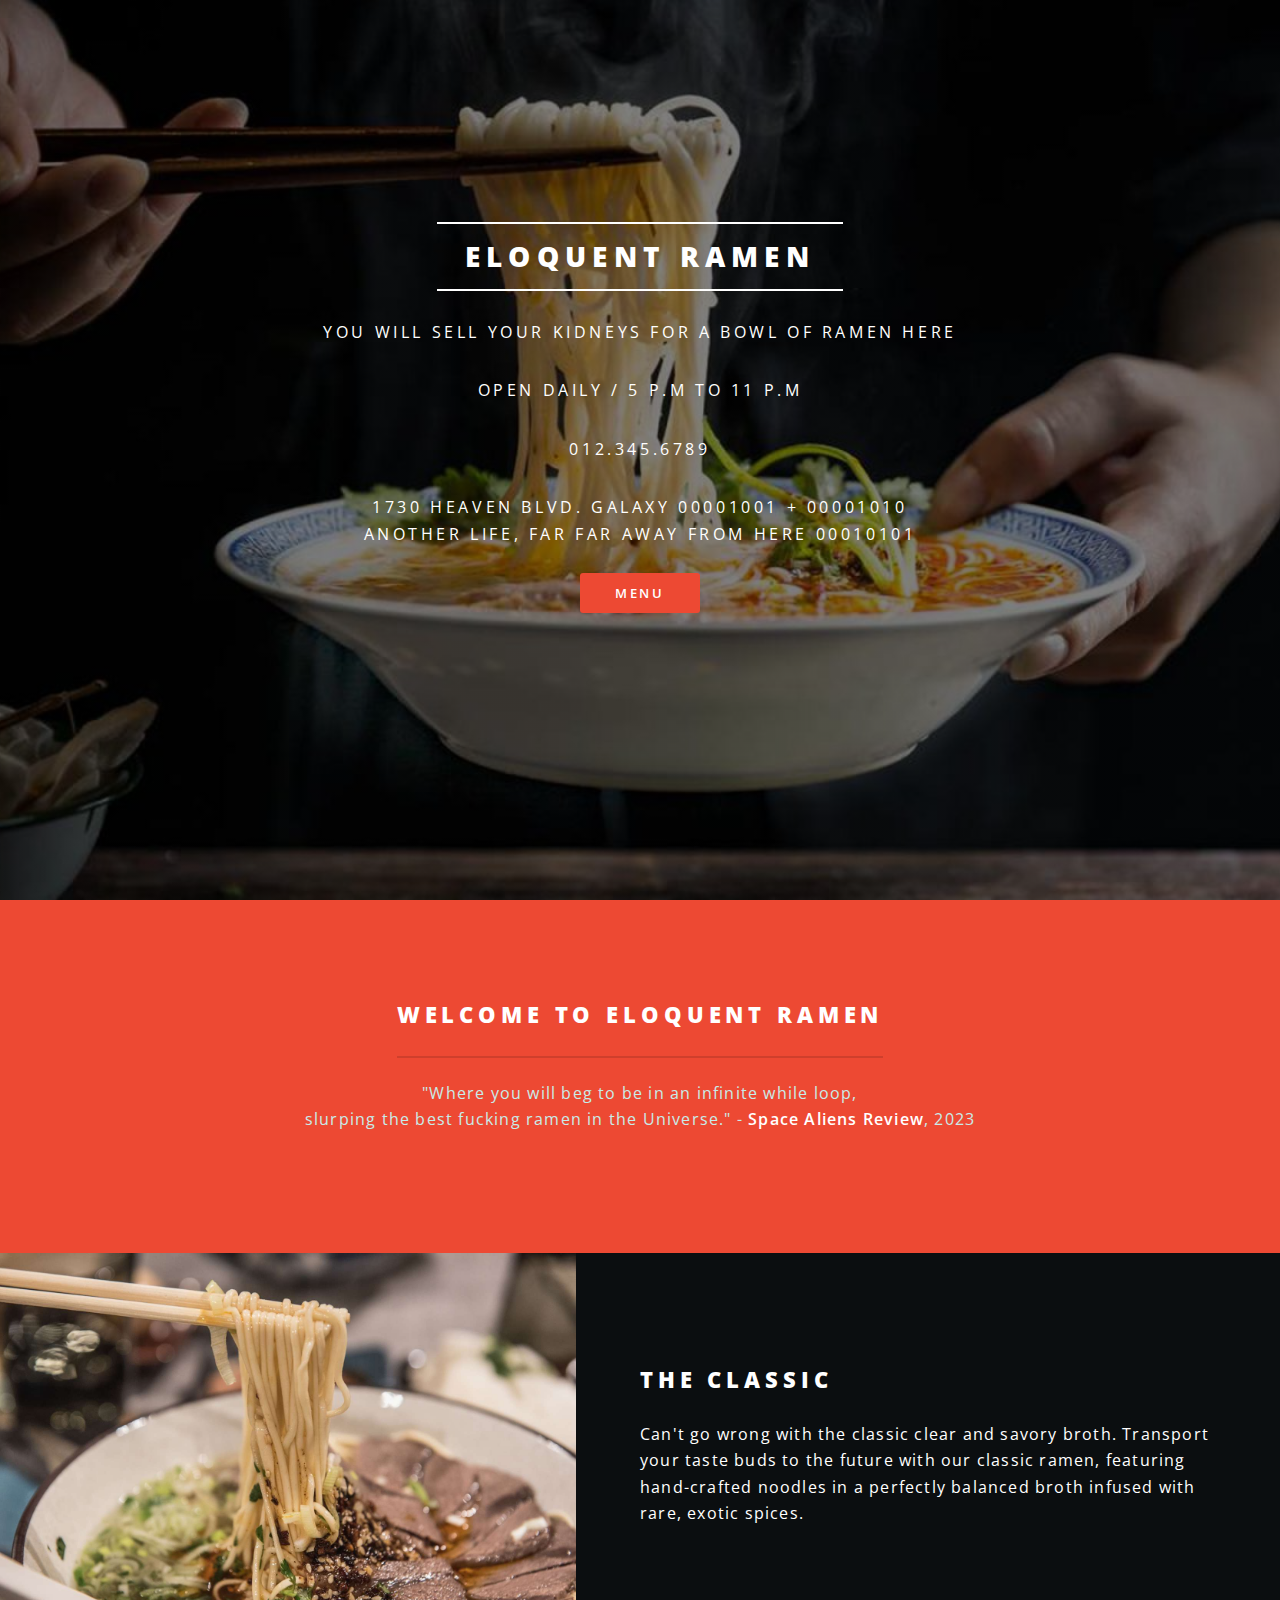
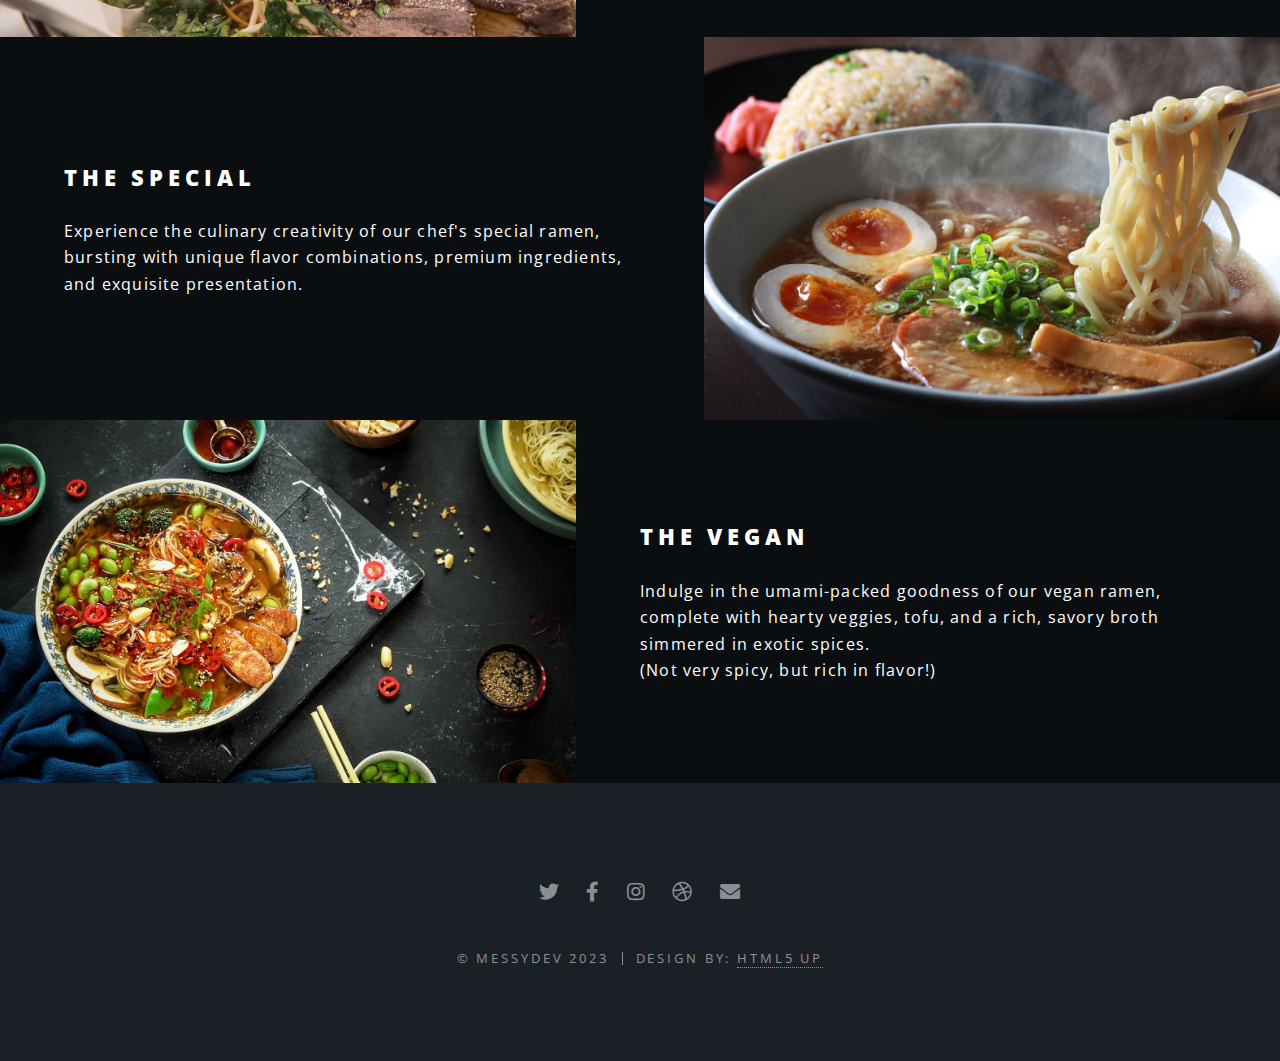
==== commit 4f2aaa9b: "revise wording" ====
--- a/index.html
+++ b/index.html
@@ -44,10 +44,10 @@
 							<h2>Eloquent Ramen</h2>
 							<p>You will sell your kidneys for a bowl of Ramen here</p>
 							<p>Open Daily / 5 P.M to 11 P.M</p>
-							<p>415.500.9928</p>
+							<p>012.345.6789</p>
 							<div>
-								<p id="address">1730 Heaven Blvd. Galaxy 00010110 <br />
-								Another Life, Far Away From Here 00192</p>
+								<p id="address">1730 Heaven Blvd. Galaxy 00001001 + 00001010 <br />
+								Another Life, Far Far Away From Here 00010101</p>
 							</div>
 							<ul class="actions special">
 								<li><a href="#" class="button primary">Menu</a></li>
@@ -61,8 +61,8 @@
 						<div class="inner">
 							<header class="major">
 								<h2>Welcome to Eloquent Ramen</h2>
-								<p>Where you will beg to be in an infinite while loop, <br />
-									slurping the best fucking ramen in the Universe.</p>
+								<p>"Where you will beg to be in an infinite while loop, <br />
+									slurping the best fucking ramen in the Universe." - <strong>Space Aliens Review</strong>, 2023</p>
 							</header>
 							<!-- <ul class="icons major">
 								<li><span class="icon fa-gem major style1"><span class="label">Lorem</span></span></li>
--- a/assets/css/main.css
+++ b/assets/css/main.css
@@ -2704,19 +2704,19 @@
 		}
 
 		.spotlight:nth-child(1) {
-			background-color: rgba(0, 0, 0, 0.075);
+			background-color: rgba(0, 0, 0, 0.75);
 		}
 
 		.spotlight:nth-child(2) {
-			background-color: rgba(0, 0, 0, 0.15);
+			background-color: rgba(0, 0, 0, 0.75);
 		}
 
 		.spotlight:nth-child(3) {
-			background-color: rgba(0, 0, 0, 0.225);
+			background-color: rgba(0, 0, 0, 0.75);
 		}
 
 		.spotlight:nth-child(4) {
-			background-color: rgba(0, 0, 0, 0.3);
+			background-color: rgba(0, 0, 0, 0.75);
 		}
 
 		.spotlight:nth-child(5) {
@@ -3446,7 +3446,7 @@
 		-webkit-transition: background-color 0.2s ease;
 		-ms-transition: background-color 0.2s ease;
 		transition: background-color 0.2s ease;
-		background: #2e3842;
+		background: #000000;
 		height: 3em;
 		left: 0;
 		line-height: 3em;
@@ -3887,7 +3887,7 @@
 
 	#footer {
 		padding: 6em 0 4em 0 ;
-		background-color: #1d242a;
+		background-color: #1d242a18;
 		text-align: center;
 	}
 
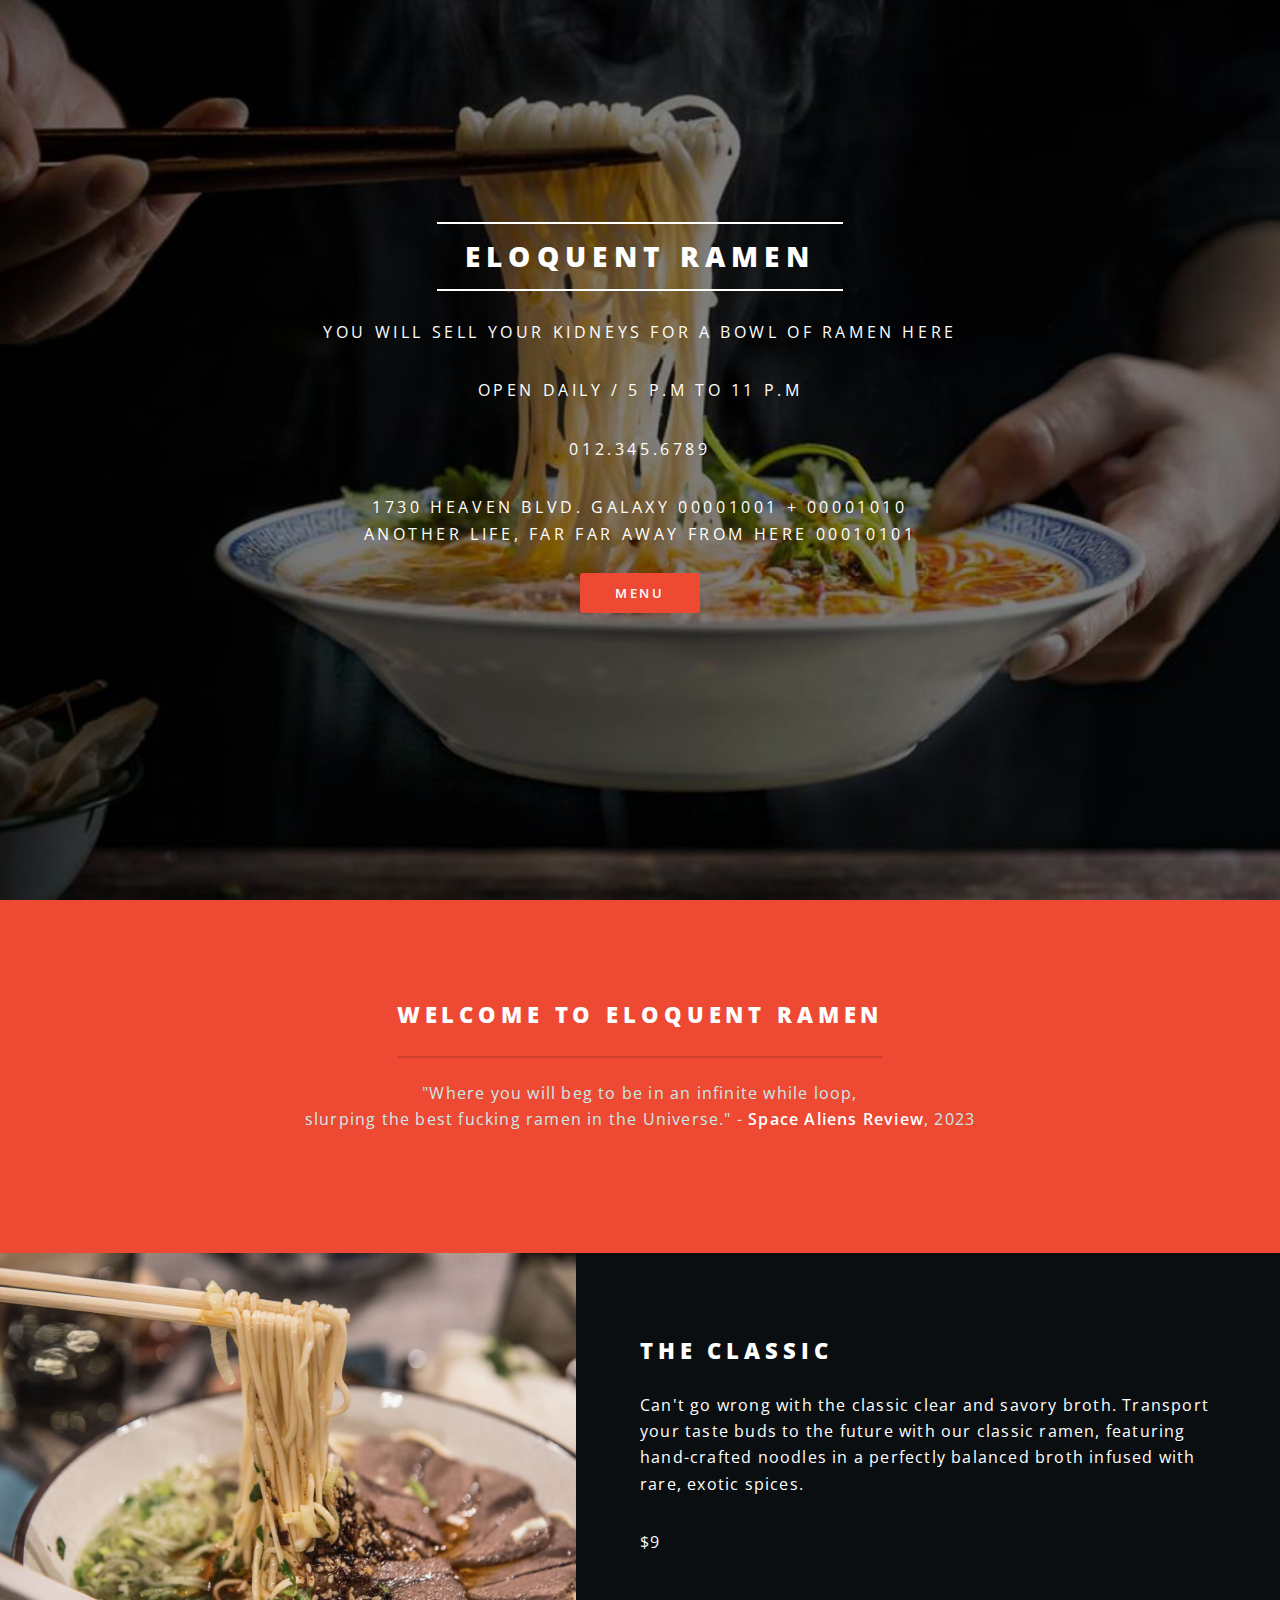
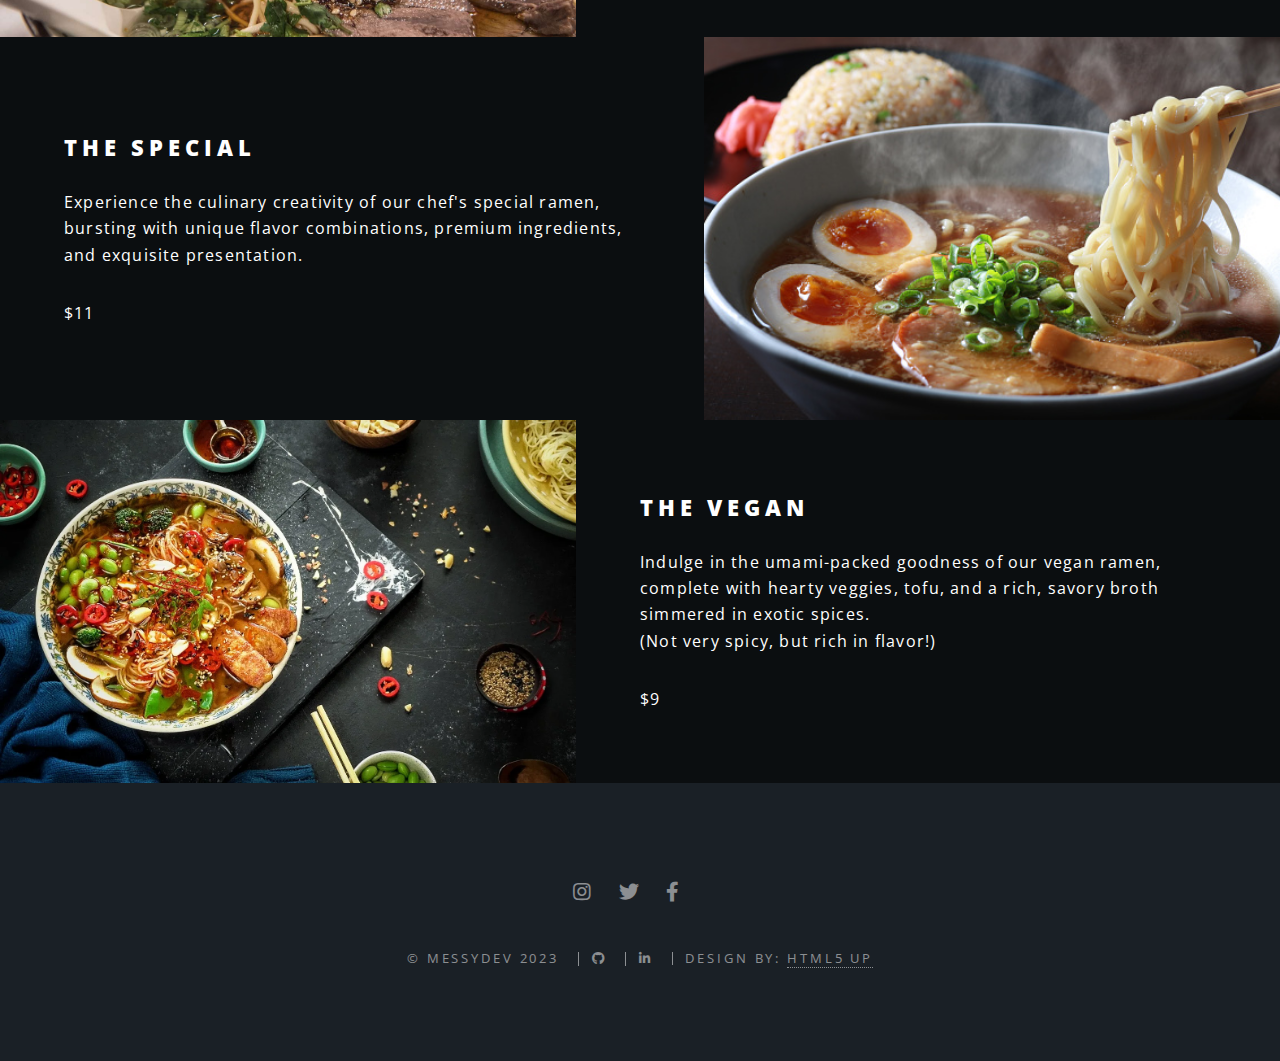
==== commit 524be672: "fix menu button to bring to proper location and price items" ====
--- a/index.html
+++ b/index.html
@@ -50,14 +50,14 @@
 								Another Life, Far Far Away From Here 00010101</p>
 							</div>
 							<ul class="actions special">
-								<li><a href="#" class="button primary">Menu</a></li>
+								<li><a href="#two" class="button primary scrolly">Menu</a></li>
 							</ul>
 						</div>
-						<!-- <a href="#one" class="more scrolly">Learn More</a> -->
+						<!-- <a href="#two" class="more scrolly">Learn More</a> -->
 					</section>
 
 				<!-- One -->
-					<section id="one" class="wrapper style1 special">
+					<section id="two" class="wrapper style1 special">
 						<div class="inner">
 							<header class="major">
 								<h2>Welcome to Eloquent Ramen</h2>
@@ -79,6 +79,7 @@
 								<h2>The Classic<br />
 								</h2>
 								<p>Can't go wrong with the classic clear and savory broth. Transport your taste buds to the future with our classic ramen, featuring hand-crafted noodles in a perfectly balanced broth infused with rare, exotic spices.</p>
+								<p>$9</p>
 							</div>
 						</section>
 						<section class="spotlight">
@@ -86,6 +87,7 @@
 								<h2>The Special<br />
 								</h2>
 								<p>Experience the culinary creativity of our chef's special ramen, bursting with unique flavor combinations, premium ingredients, and exquisite presentation.</p>
+								<p>$11</p>
 							</div>
 						</section>
 						<section class="spotlight">
@@ -93,6 +95,7 @@
 								<h2>The Vegan<br />
 								</h2>
 								<p>Indulge in the umami-packed goodness of our vegan ramen, complete with hearty veggies, tofu, and a rich, savory broth simmered in exotic spices. <br />(Not very spicy, but rich in flavor!)</p>
+								<p>$9</p>
 							</div>
 						</section>
 					</section>
@@ -147,18 +150,35 @@
 							</ul>
 						</div>
 					</section> -->
+					
 
+				<!-- Menu -->
+				<section id="menu">
+
+				</section>
 				<!-- Footer -->
 					<footer id="footer">
 						<ul class="icons">
-							<li><a href="#" class="icon brands fa-twitter"><span class="label">Twitter</span></a></li>
-							<li><a href="#" class="icon brands fa-facebook-f"><span class="label">Facebook</span></a></li>
-							<li><a href="#" class="icon brands fa-instagram"><span class="label">Instagram</span></a></li>
-							<li><a href="#" class="icon brands fa-dribbble"><span class="label">Dribbble</span></a></li>
-							<li><a href="#" class="icon solid fa-envelope"><span class="label">Email</span></a></li>
+
+
+							<li><a href="https://www.instagram.com/" target="_blank" class="icon brands fa-instagram"><span class="label">Instagram</span></a></li>
+							<li><a href="https://twitter.com/" target="_blank" class="icon brands fa-twitter"><span class="label">Twitter</span></a></li>
+							<li><a href="https://www.facebook.com/" target="_blank" class="icon brands fa-facebook-f"><span class="label">Facebook</span></a></li>
+							<li></li>
+							
+							<!-- <li><a href="#" class="icon solid fa-envelope"><span class="label">Email</span></a></li> -->
 						</ul>
 						<ul class="copyright">
-							<li>&copy; MESSYDEV 2023</li><li>Design by: <a href="http://html5up.net">HTML5 UP</a></li>
+							<li>&copy; MESSYDEV 2023</li>
+							<li>
+								<a href="https://github.com/smallnumbers0" target="_blank" class="icon brands fa-github"><span class="label">Github</span></a>
+							</li>
+							<li>
+								<a href="https://www.linkedin.com/in/jackychoi000/" target="_blank" class="icon brands fa-linkedin-in"><span class="label">Linkedin</span></a>
+							</li>
+							<li>
+								Design by: <a href="http://html5up.net">HTML5 UP</a>
+							</li>
 						</ul>
 					</footer>
 
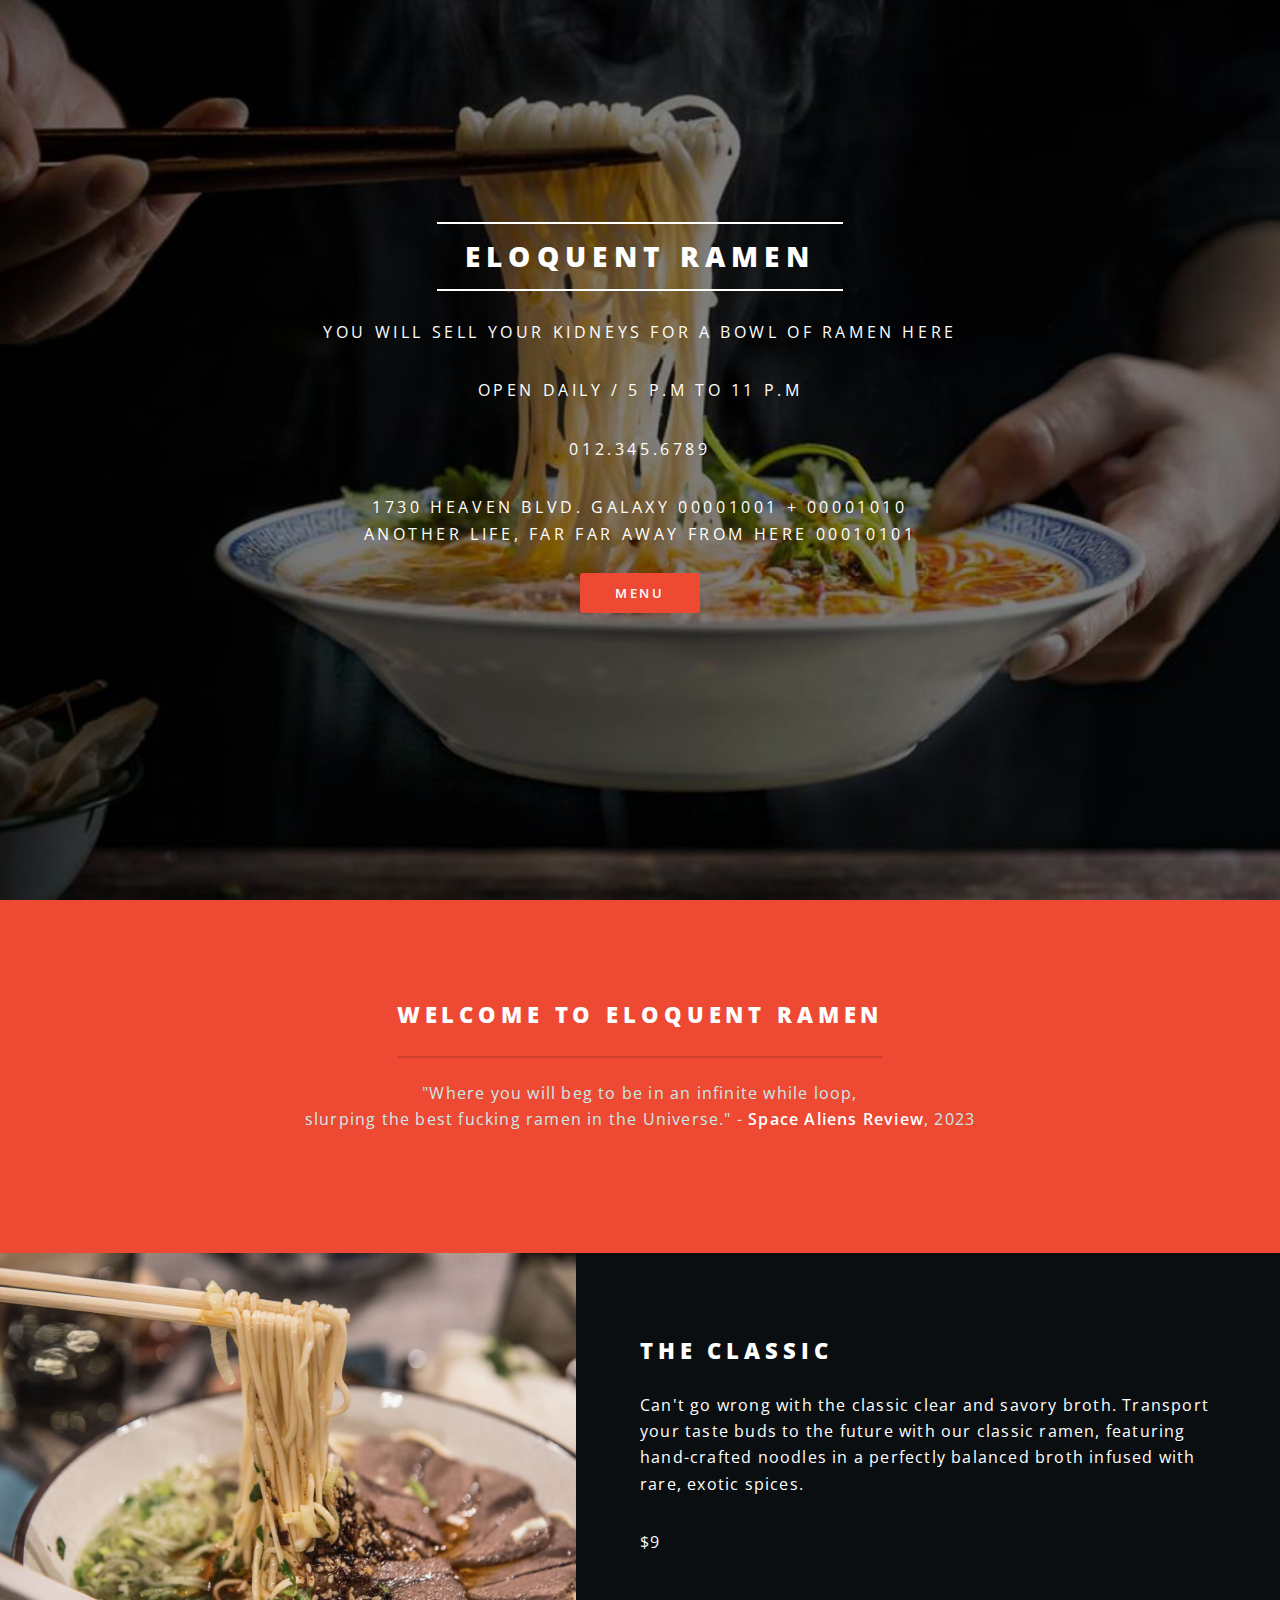
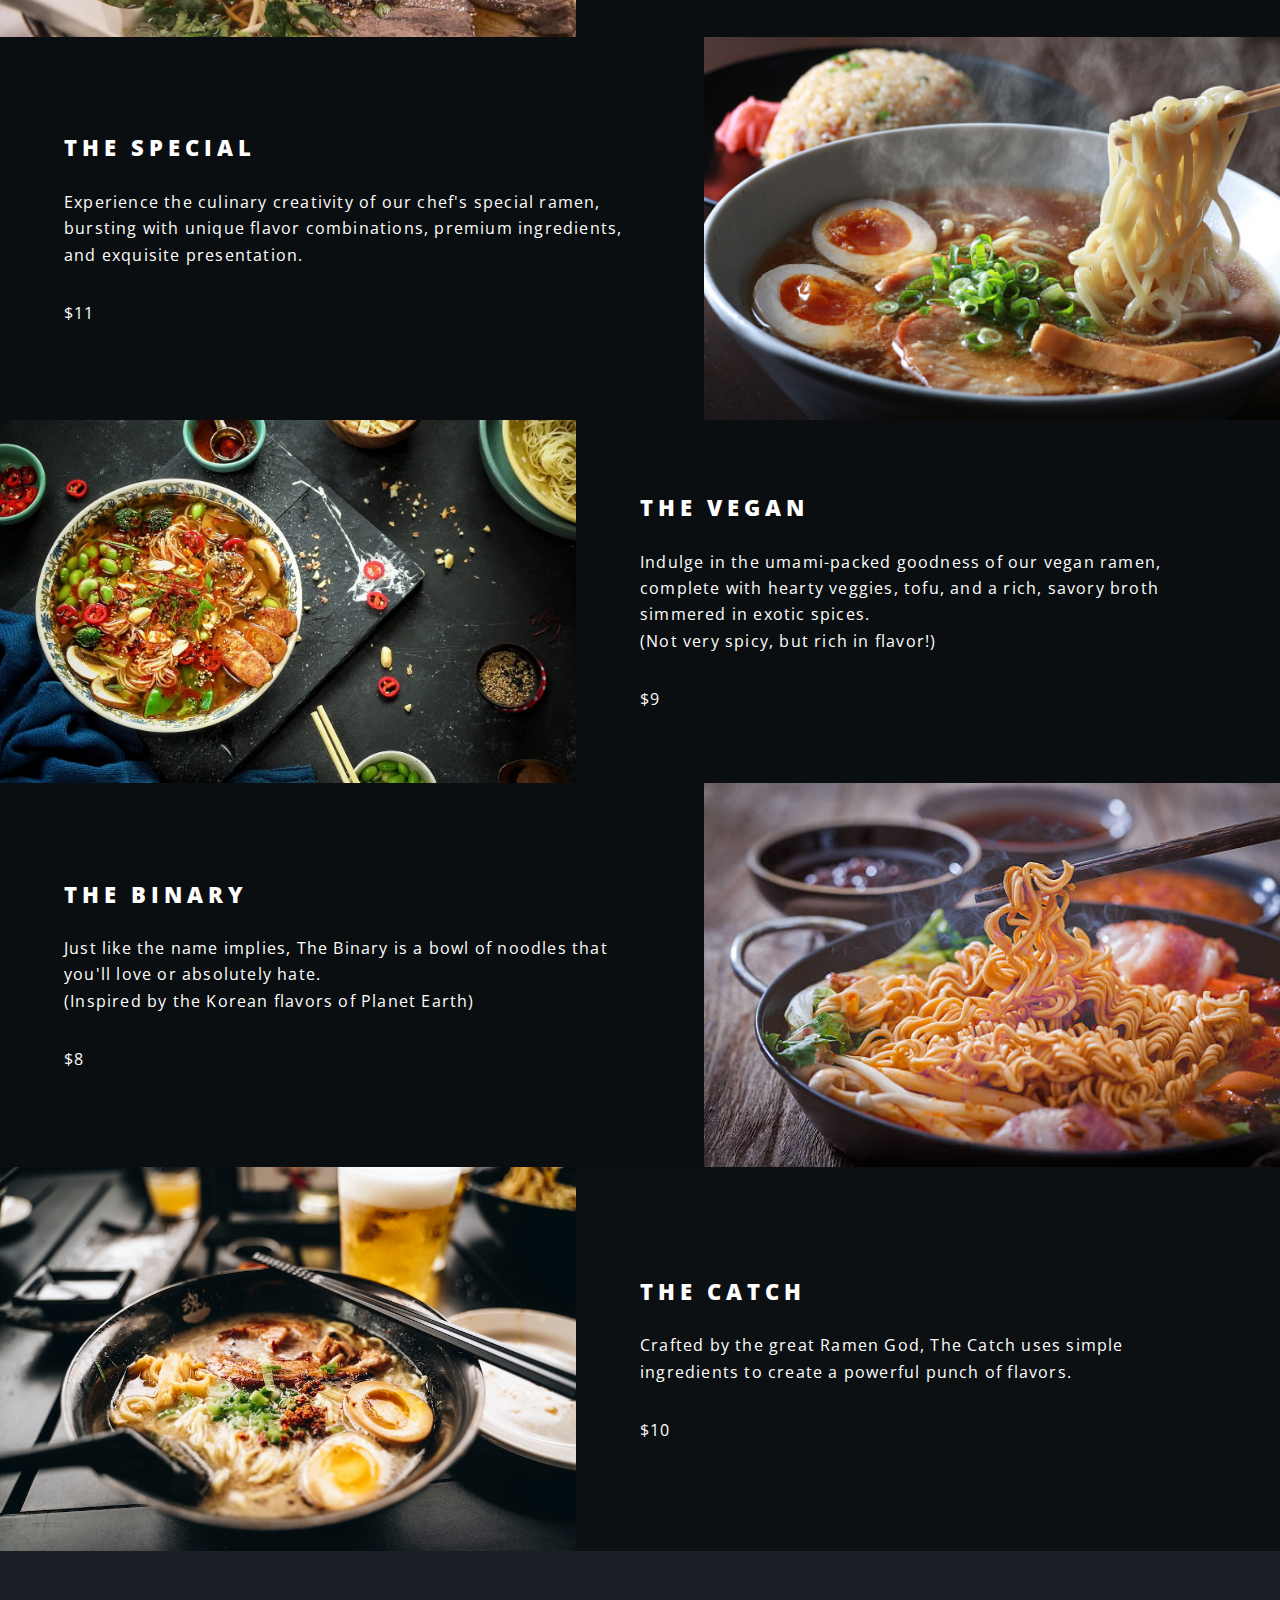
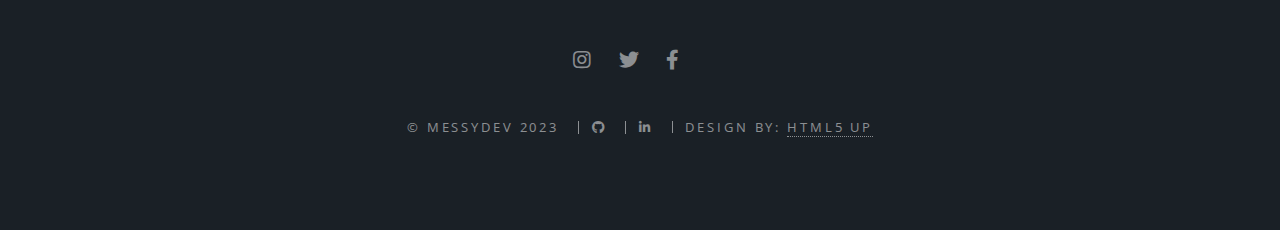
==== commit 7e98e7ab: "add 2 more ramen flavor options" ====
--- a/index.html
+++ b/index.html
@@ -98,7 +98,24 @@
 								<p>$9</p>
 							</div>
 						</section>
-					</section>
+
+					<section class="spotlight">
+							<div class="image"><img src="images/ramen05.jpg" alt="" /></div><div class="content">
+								<h2>The Binary<br />
+								</h2>
+								<p>Just like the name implies, The Binary is a bowl of noodles that you'll love or absolutely hate.<br /> (Inspired by the Korean flavors of Planet Earth)</p>
+								<p>$8</p>
+							</div>
+						</section>
+					<section class="spotlight">
+							<div class="image"><img src="images/ramen03.jpg" alt="" /></div><div class="content">
+								<h2>The Catch<br />
+								</h2>
+								<p>Crafted by the great Ramen God, The Catch uses simple ingredients to create a powerful punch of flavors.</p>
+								<p>$10</p>
+							</div>
+						</section>
+					</section>	
 
 				<!-- Three -->
 					<!-- <section id="three" class="wrapper style3 special">
@@ -153,9 +170,7 @@
 					
 
 				<!-- Menu -->
-				<section id="menu">
-
-				</section>
+				
 				<!-- Footer -->
 					<footer id="footer">
 						<ul class="icons">
--- a/assets/css/main.css
+++ b/assets/css/main.css
@@ -2720,11 +2720,11 @@
 		}
 
 		.spotlight:nth-child(5) {
-			background-color: rgba(0, 0, 0, 0.375);
+			background-color: rgba(0, 0, 0, 0.70);
 		}
 
 		.spotlight:nth-child(6) {
-			background-color: rgba(0, 0, 0, 0.45);
+			background-color: rgba(0, 0, 0, 0.75);
 		}
 
 		.spotlight:nth-child(7) {
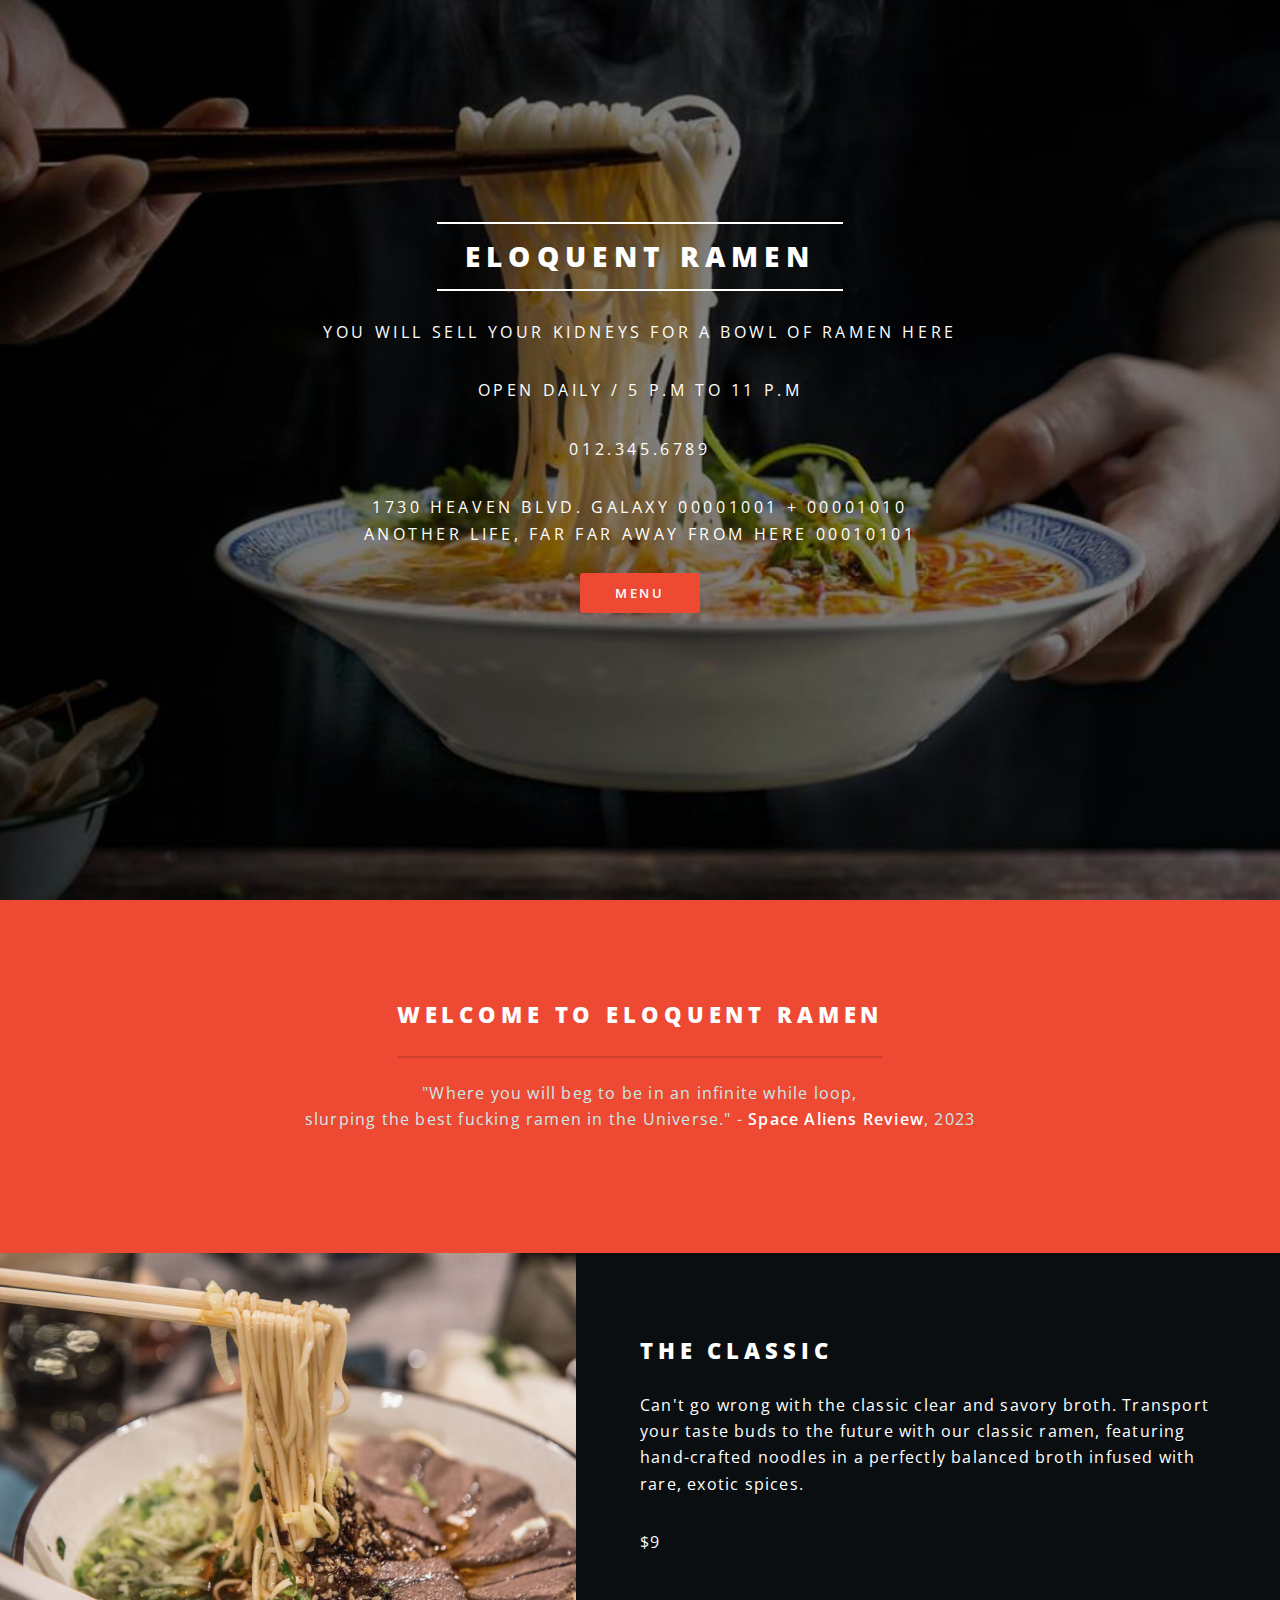
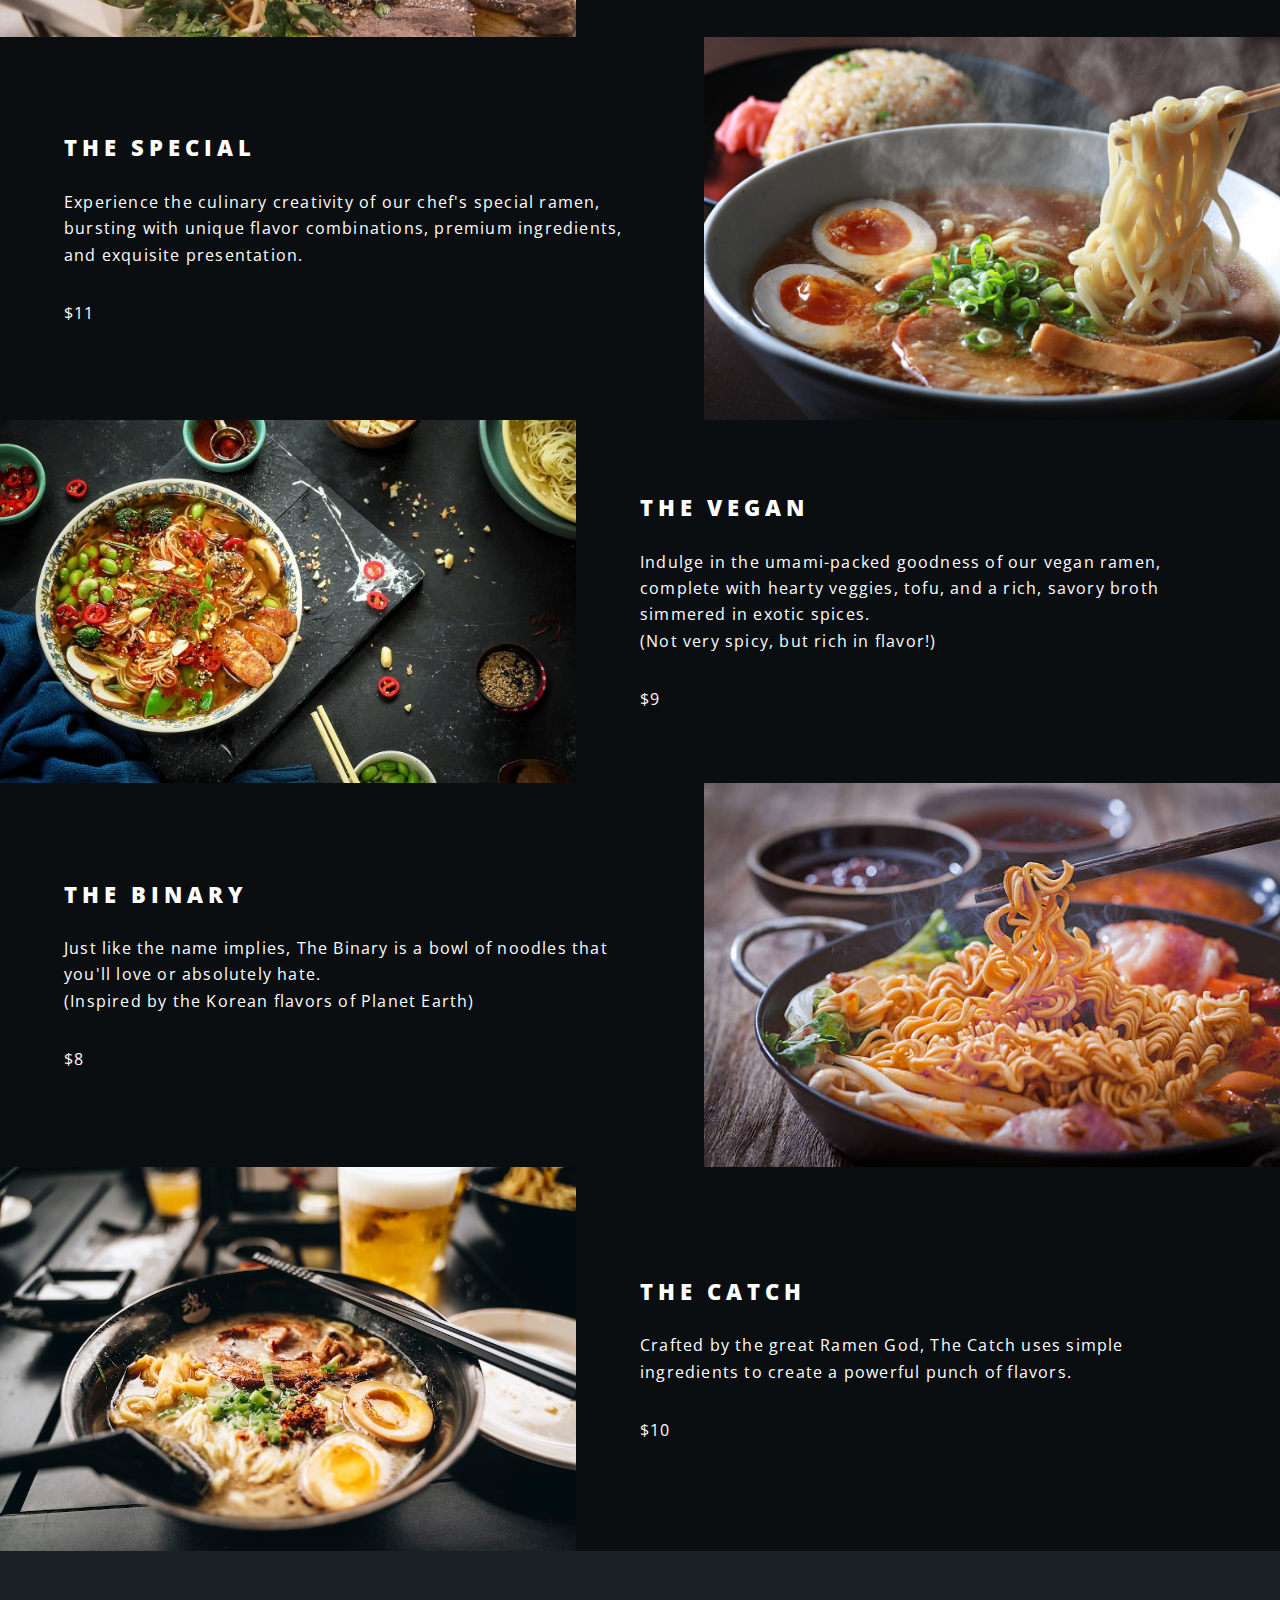
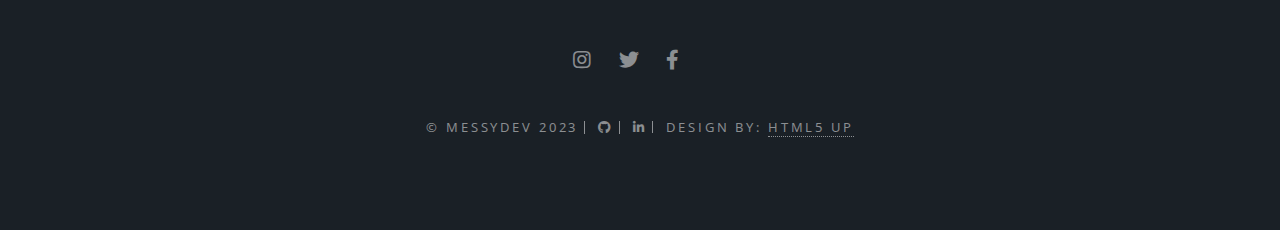
==== commit 38d2213e: "Fix footer margin" ====
--- a/index.html
+++ b/index.html
@@ -185,15 +185,9 @@
 						</ul>
 						<ul class="copyright">
 							<li>&copy; MESSYDEV 2023</li>
-							<li>
-								<a href="https://github.com/smallnumbers0" target="_blank" class="icon brands fa-github"><span class="label">Github</span></a>
-							</li>
-							<li>
-								<a href="https://www.linkedin.com/in/jackychoi000/" target="_blank" class="icon brands fa-linkedin-in"><span class="label">Linkedin</span></a>
-							</li>
-							<li>
-								Design by: <a href="http://html5up.net">HTML5 UP</a>
-							</li>
+							<li><a href="https://github.com/smallnumbers0" target="_blank" class="icon brands fa-github"><span class="label"></span></a></li>
+							<li><a href="https://www.linkedin.com/in/jackychoi000/" target="_blank" class="icon brands fa-linkedin-in"><span class="label"></a></li>
+							<li>Design by: <a href="http://html5up.net">HTML5 UP</a></li>
 						</ul>
 					</footer>
 
--- a/assets/css/main.css
+++ b/assets/css/main.css
@@ -2720,7 +2720,7 @@
 		}
 
 		.spotlight:nth-child(5) {
-			background-color: rgba(0, 0, 0, 0.70);
+			background-color: rgba(0, 0, 0, 0.75);
 		}
 
 		.spotlight:nth-child(6) {
@@ -2728,7 +2728,7 @@
 		}
 
 		.spotlight:nth-child(7) {
-			background-color: rgba(0, 0, 0, 0.525);
+			background-color: rgba(0, 0, 0, 0.75);
 		}
 
 		.spotlight:nth-child(8) {
@@ -3916,7 +3916,7 @@
 				border-left: solid 1px rgba(255, 255, 255, 0.5);
 				display: inline-block;
 				line-height: 1em;
-				margin-left: 1em;
+				margin-left: 0em;
 				padding-left: 1em;
 			}
 
@@ -4003,4 +4003,4 @@
 
 	#address {
 		margin: 0;
-	}+	}
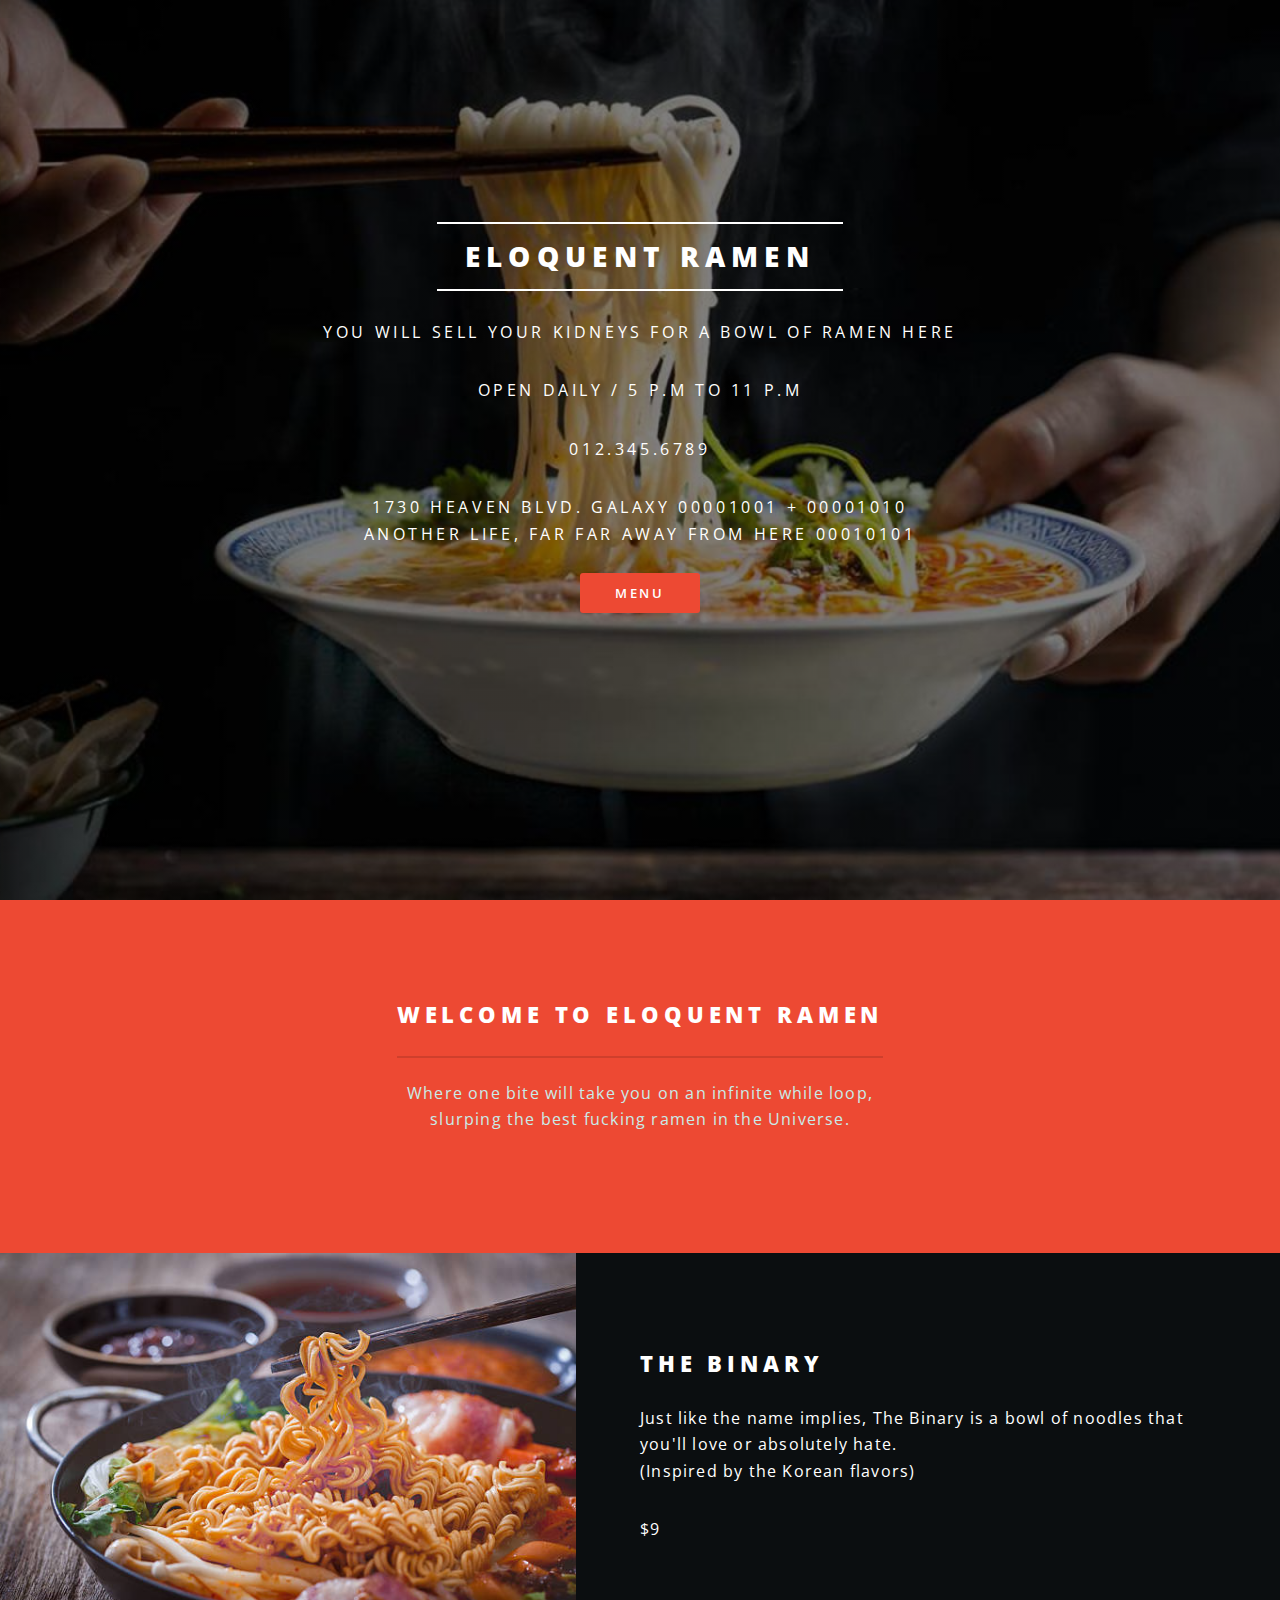
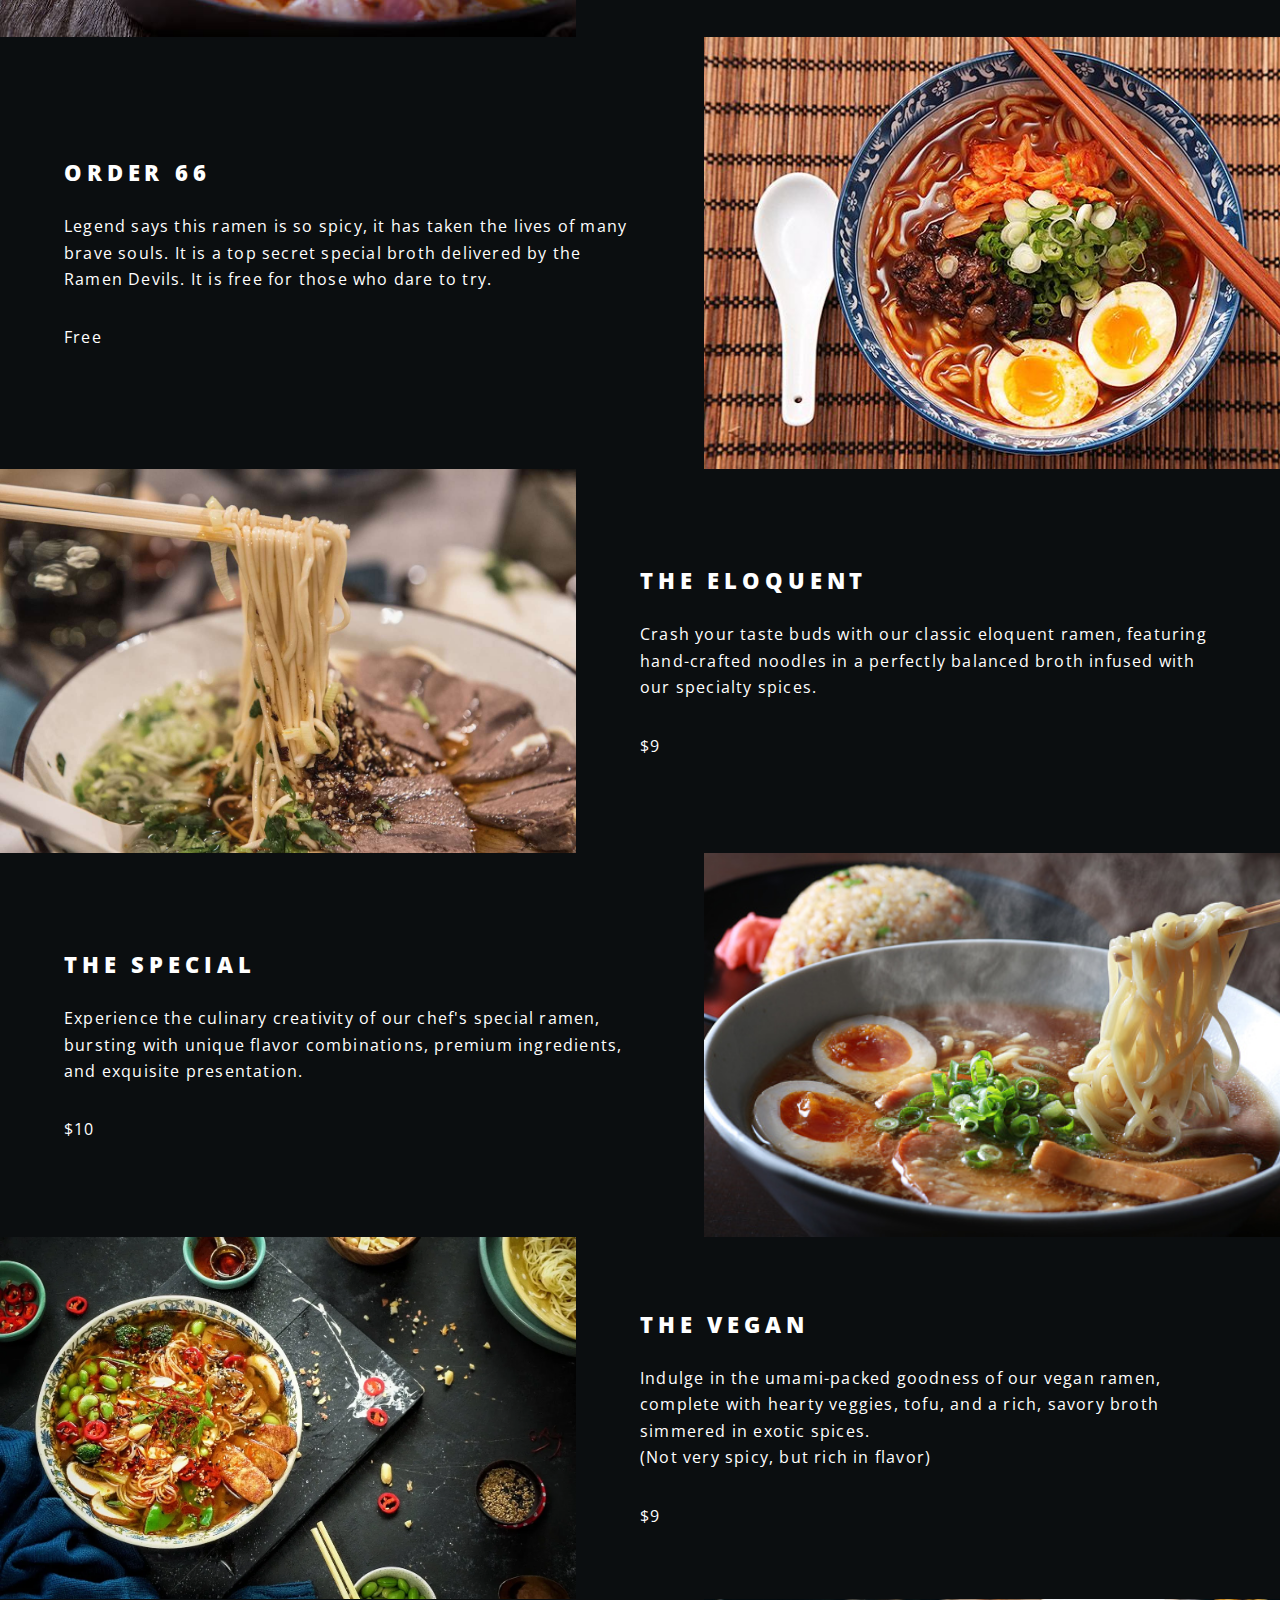
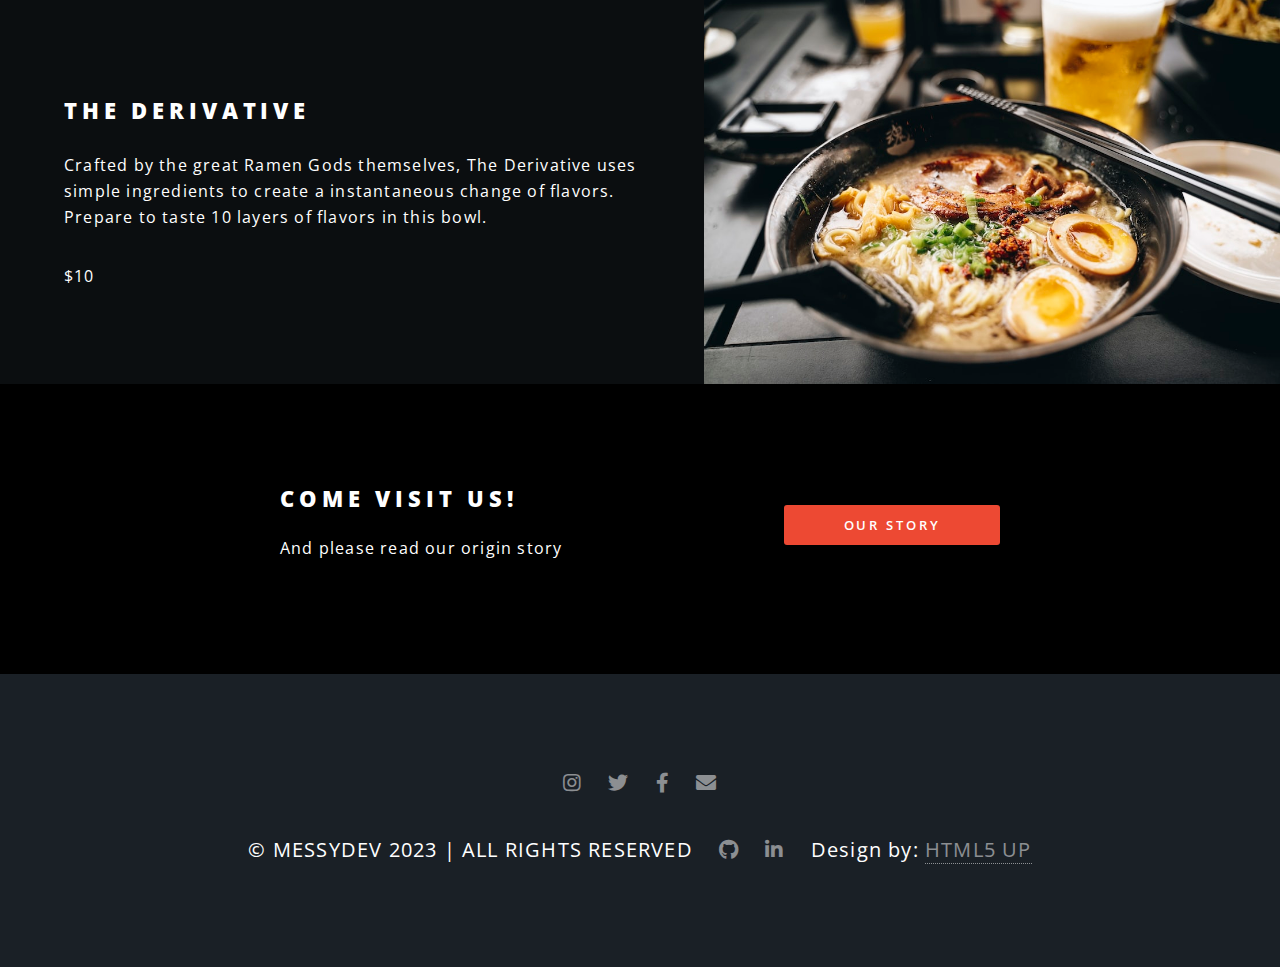
==== commit fe141e6b: "Add About us page" ====
--- a/index.html
+++ b/index.html
@@ -61,8 +61,7 @@
 						<div class="inner">
 							<header class="major">
 								<h2>Welcome to Eloquent Ramen</h2>
-								<p>"Where you will beg to be in an infinite while loop, <br />
-									slurping the best fucking ramen in the Universe." - <strong>Space Aliens Review</strong>, 2023</p>
+								<p>Where one bite will take you on an infinite while loop,<br/>slurping the best fucking ramen in the Universe.</p>
 							</header>
 							<!-- <ul class="icons major">
 								<li><span class="icon fa-gem major style1"><span class="label">Lorem</span></span></li>
@@ -74,47 +73,61 @@
 
 				<!-- Two -->
 					<section id="two" class="wrapper alt style2">
-						<section class="spotlight">
-							<div class="image"><img src="images/ramen-classic.jpg" alt="" /></div><div class="content">
-								<h2>The Classic<br />
-								</h2>
-								<p>Can't go wrong with the classic clear and savory broth. Transport your taste buds to the future with our classic ramen, featuring hand-crafted noodles in a perfectly balanced broth infused with rare, exotic spices.</p>
+
+						<section class="spotlight">
+							<div class="image"><img src="images/ramen05.jpg" alt="bowl of ramen" /></div><div class="content">
+								<h2>The Binary<br />
+								</h2>
+								<p>Just like the name implies, The Binary is a bowl of noodles that you'll love or absolutely hate.<br /> (Inspired by the Korean flavors)</p>
 								<p>$9</p>
 							</div>
 						</section>
-						<section class="spotlight">
-							<div class="image"><img src="images/ramen01.jpg" alt="" /></div><div class="content">
+
+						<section class="spotlight">
+							<div class="image"><img src="images/ramen-spicy.jpg" alt="Picture of Order 66 ramen bowl" /></div><div class="content">
+								<h2>Order 66<br />
+								</h2>
+								<p>Legend says this ramen is so spicy, it has taken the lives of many brave souls. It is a top secret special broth delivered by the Ramen Devils. It is free for those who dare to try.</p>
+								<p>Free</p>
+							</div>
+						</section>
+
+						<section class="spotlight">
+							<div class="image"><img src="images/ramen-classic.jpg" alt="Picture of the eloquent ramen bowl" /></div><div class="content">
+								<h2>The Eloquent<br />
+								</h2>
+								<p>Crash your taste buds with our classic eloquent ramen, featuring hand-crafted noodles in a perfectly balanced broth infused with our specialty spices.</p>
+								<p>$9</p>
+							</div>
+						</section>
+
+						<section class="spotlight">
+							<div class="image"><img src="images/ramen01.jpg" alt="Picture of the chef's special ramen bowl" /></div><div class="content">
 								<h2>The Special<br />
 								</h2>
 								<p>Experience the culinary creativity of our chef's special ramen, bursting with unique flavor combinations, premium ingredients, and exquisite presentation.</p>
-								<p>$11</p>
-							</div>
-						</section>
-						<section class="spotlight">
-							<div class="image"><img src="images/ramen-vegan.jpg" alt="" /></div><div class="content">
+								<p>$10</p>
+							</div>
+						</section>
+
+						<section class="spotlight">
+							<div class="image"><img src="images/ramen-vegan.jpg" alt="Picture of a vegan ramen bowl" /></div><div class="content">
 								<h2>The Vegan<br />
 								</h2>
-								<p>Indulge in the umami-packed goodness of our vegan ramen, complete with hearty veggies, tofu, and a rich, savory broth simmered in exotic spices. <br />(Not very spicy, but rich in flavor!)</p>
+								<p>Indulge in the umami-packed goodness of our vegan ramen, complete with hearty veggies, tofu, and a rich, savory broth simmered in exotic spices. <br />(Not very spicy, but rich in flavor)</p>
 								<p>$9</p>
 							</div>
 						</section>
 
-					<section class="spotlight">
-							<div class="image"><img src="images/ramen05.jpg" alt="" /></div><div class="content">
-								<h2>The Binary<br />
-								</h2>
-								<p>Just like the name implies, The Binary is a bowl of noodles that you'll love or absolutely hate.<br /> (Inspired by the Korean flavors of Planet Earth)</p>
-								<p>$8</p>
-							</div>
-						</section>
-					<section class="spotlight">
-							<div class="image"><img src="images/ramen03.jpg" alt="" /></div><div class="content">
-								<h2>The Catch<br />
-								</h2>
-								<p>Crafted by the great Ramen God, The Catch uses simple ingredients to create a powerful punch of flavors.</p>
+						<section class="spotlight">
+							<div class="image"><img src="images/ramen03.jpg" alt="Picture of the The Derivative ramen bowl" /></div><div class="content">
+								<h2>The Derivative<br />
+								</h2>
+								<p>Crafted by the great Ramen Gods themselves, The Derivative uses simple ingredients to create a instantaneous change of flavors. Prepare to taste 10 layers of flavors in this bowl.</p>
 								<p>$10</p>
 							</div>
 						</section>
+
 					</section>	
 
 				<!-- Three -->
@@ -155,18 +168,18 @@
 					</section> -->
 
 				<!-- CTA -->
-					<!-- <section id="cta" class="wrapper style4">
+					<section id="cta" class="wrapper style4">
 						<div class="inner">
 							<header>
-								<h2>Arcue ut vel commodo</h2>
-								<p>Aliquam ut ex ut augue consectetur interdum endrerit imperdiet amet eleifend fringilla.</p>
+								<h2>Come visit us!</h2>
+								<p>And please read our origin story</p>
 							</header>
 							<ul class="actions stacked">
-								<li><a href="#" class="button fit primary">Activate</a></li>
-								<li><a href="#" class="button fit">Learn More</a></li>
-							</ul>
-						</div>
-					</section> -->
+								<li><a href="generic.html" class="button fit primary">Our Story</a></li>
+								<!-- <li><a href="#" class="button fit"></a></li> -->
+							</ul>
+						</div>
+					</section>
 					
 
 				<!-- Menu -->
@@ -179,12 +192,10 @@
 							<li><a href="https://www.instagram.com/" target="_blank" class="icon brands fa-instagram"><span class="label">Instagram</span></a></li>
 							<li><a href="https://twitter.com/" target="_blank" class="icon brands fa-twitter"><span class="label">Twitter</span></a></li>
 							<li><a href="https://www.facebook.com/" target="_blank" class="icon brands fa-facebook-f"><span class="label">Facebook</span></a></li>
-							<li></li>
-							
-							<!-- <li><a href="#" class="icon solid fa-envelope"><span class="label">Email</span></a></li> -->
+							<li><a href="https://accounts.google.com/v3/signin/identifier?dsh=S-1542721997%3A1678214723692224&continue=https%3A%2F%2Fmail.google.com%2Fmail%2Fu%2F0%2F&emr=1&followup=https%3A%2F%2Fmail.google.com%2Fmail%2Fu%2F0%2F&ifkv=AWnogHdddw-FvoqxXbpMAJYI3hpT0BLG5Ss7DDpKtTgO__mIha7k5EMDSQZLVMNzsPPvQsO6NGPdFQ&osid=1&passive=1209600&service=mail&flowName=GlifWebSignIn&flowEntry=ServiceLogin" class="icon solid fa-envelope"><span class="label">Email</span></a></li>
 						</ul>
-						<ul class="copyright">
-							<li>&copy; MESSYDEV 2023</li>
+						<ul class="icons">
+							<li>&copy; MESSYDEV 2023 | ALL RIGHTS RESERVED</li>
 							<li><a href="https://github.com/smallnumbers0" target="_blank" class="icon brands fa-github"><span class="label"></span></a></li>
 							<li><a href="https://www.linkedin.com/in/jackychoi000/" target="_blank" class="icon brands fa-linkedin-in"><span class="label"></a></li>
 							<li>Design by: <a href="http://html5up.net">HTML5 UP</a></li>
--- a/assets/css/main.css
+++ b/assets/css/main.css
@@ -3815,10 +3815,10 @@
 
 	#main > header {
 		padding: 12em 0 10em 0 ;
-		background-image: -moz-linear-gradient(top, rgba(0,0,0,0.5), rgba(0,0,0,0.5)), url("../../images/banner.jpg");
-		background-image: -webkit-linear-gradient(top, rgba(0,0,0,0.5), rgba(0,0,0,0.5)), url("../../images/banner.jpg");
-		background-image: -ms-linear-gradient(top, rgba(0,0,0,0.5), rgba(0,0,0,0.5)), url("../../images/banner.jpg");
-		background-image: linear-gradient(top, rgba(0,0,0,0.5), rgba(0,0,0,0.5)), url("../../images/banner.jpg");
+		background-image: -moz-linear-gradient(top, rgba(0,0,0,0.5), rgba(0,0,0,0.5)), url("../../images/ramen01.jpg");
+		background-image: -webkit-linear-gradient(top, rgba(0,0,0,0.5), rgba(0,0,0,0.5)), url("../../images/ramen01.jpg");
+		background-image: -ms-linear-gradient(top, rgba(0,0,0,0.5), rgba(0,0,0,0.5)), url("../../images/ramen01.jpg");
+		background-image: linear-gradient(top, rgba(0,0,0,0.5), rgba(0,0,0,0.5)), url("../../images/ramen01.jpg");
 		background-attachment: fixed;
 		background-position: center center;
 		background-repeat: no-repeat;
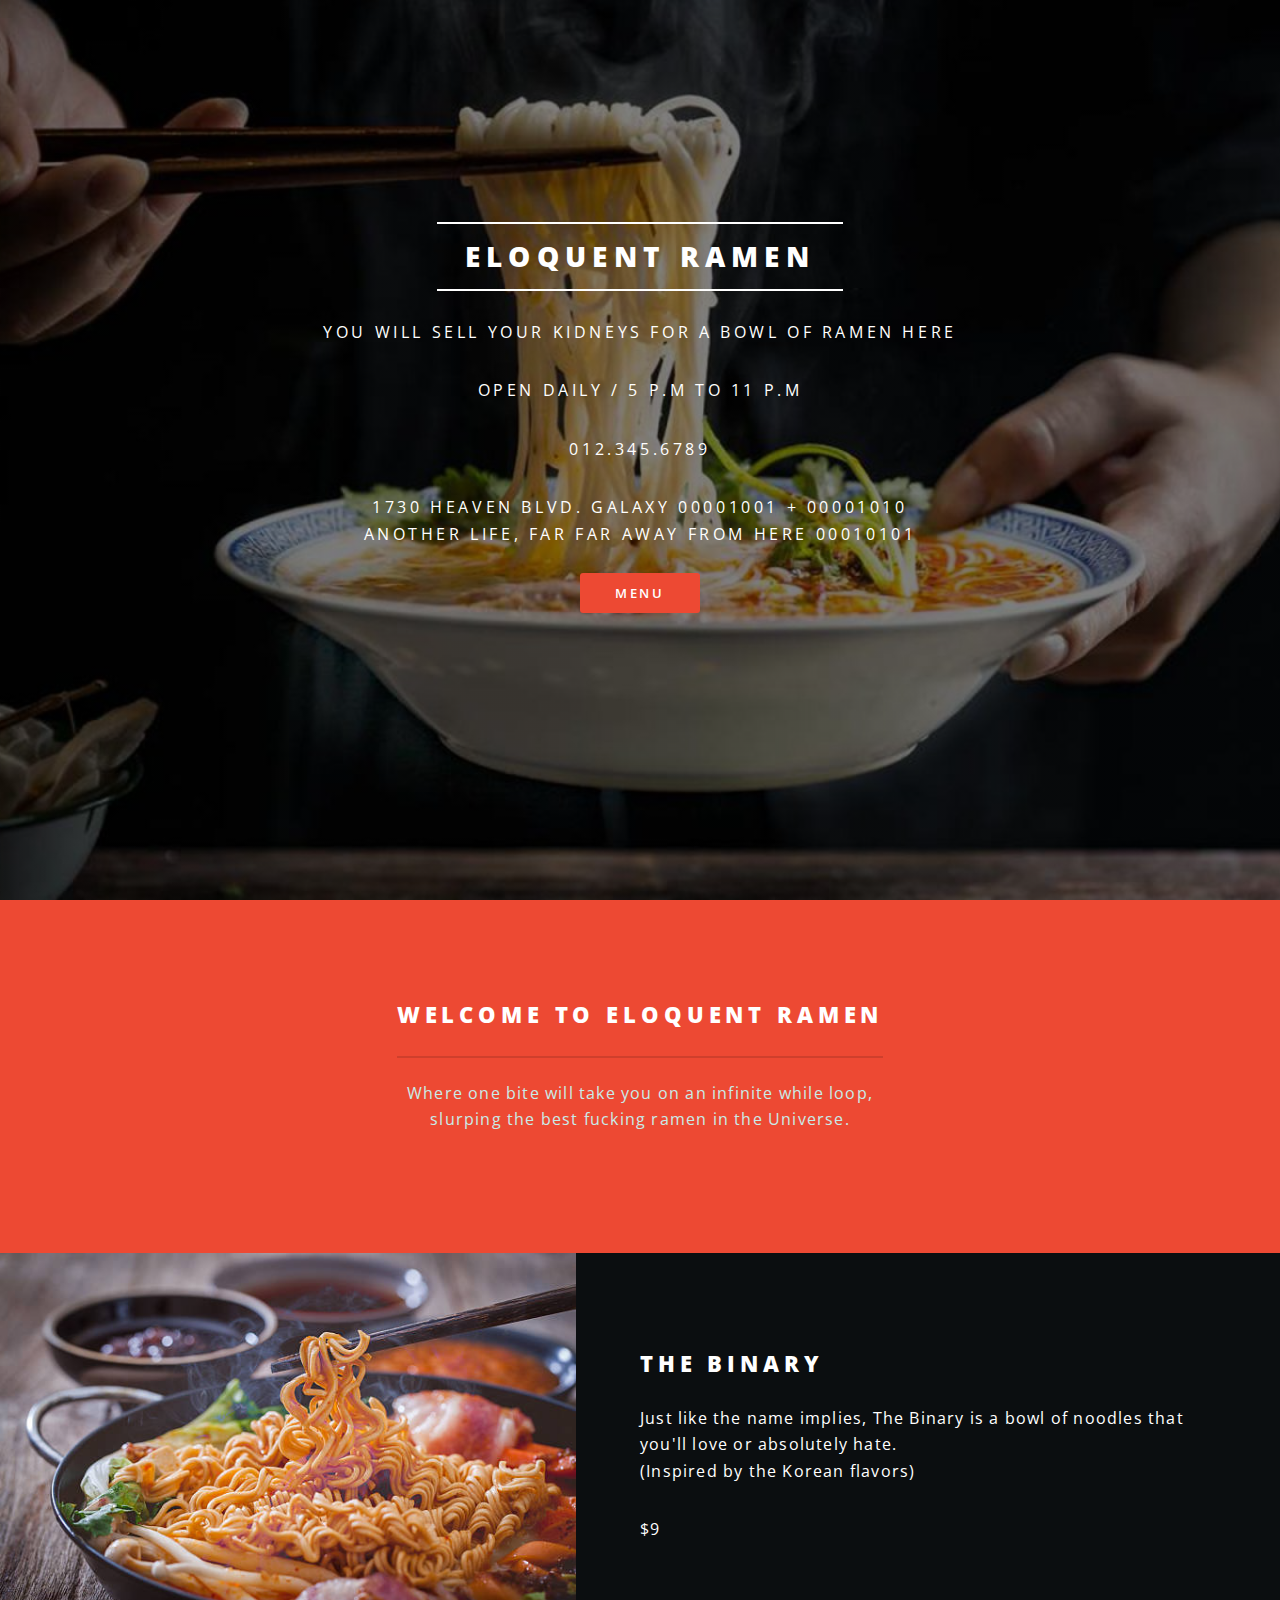
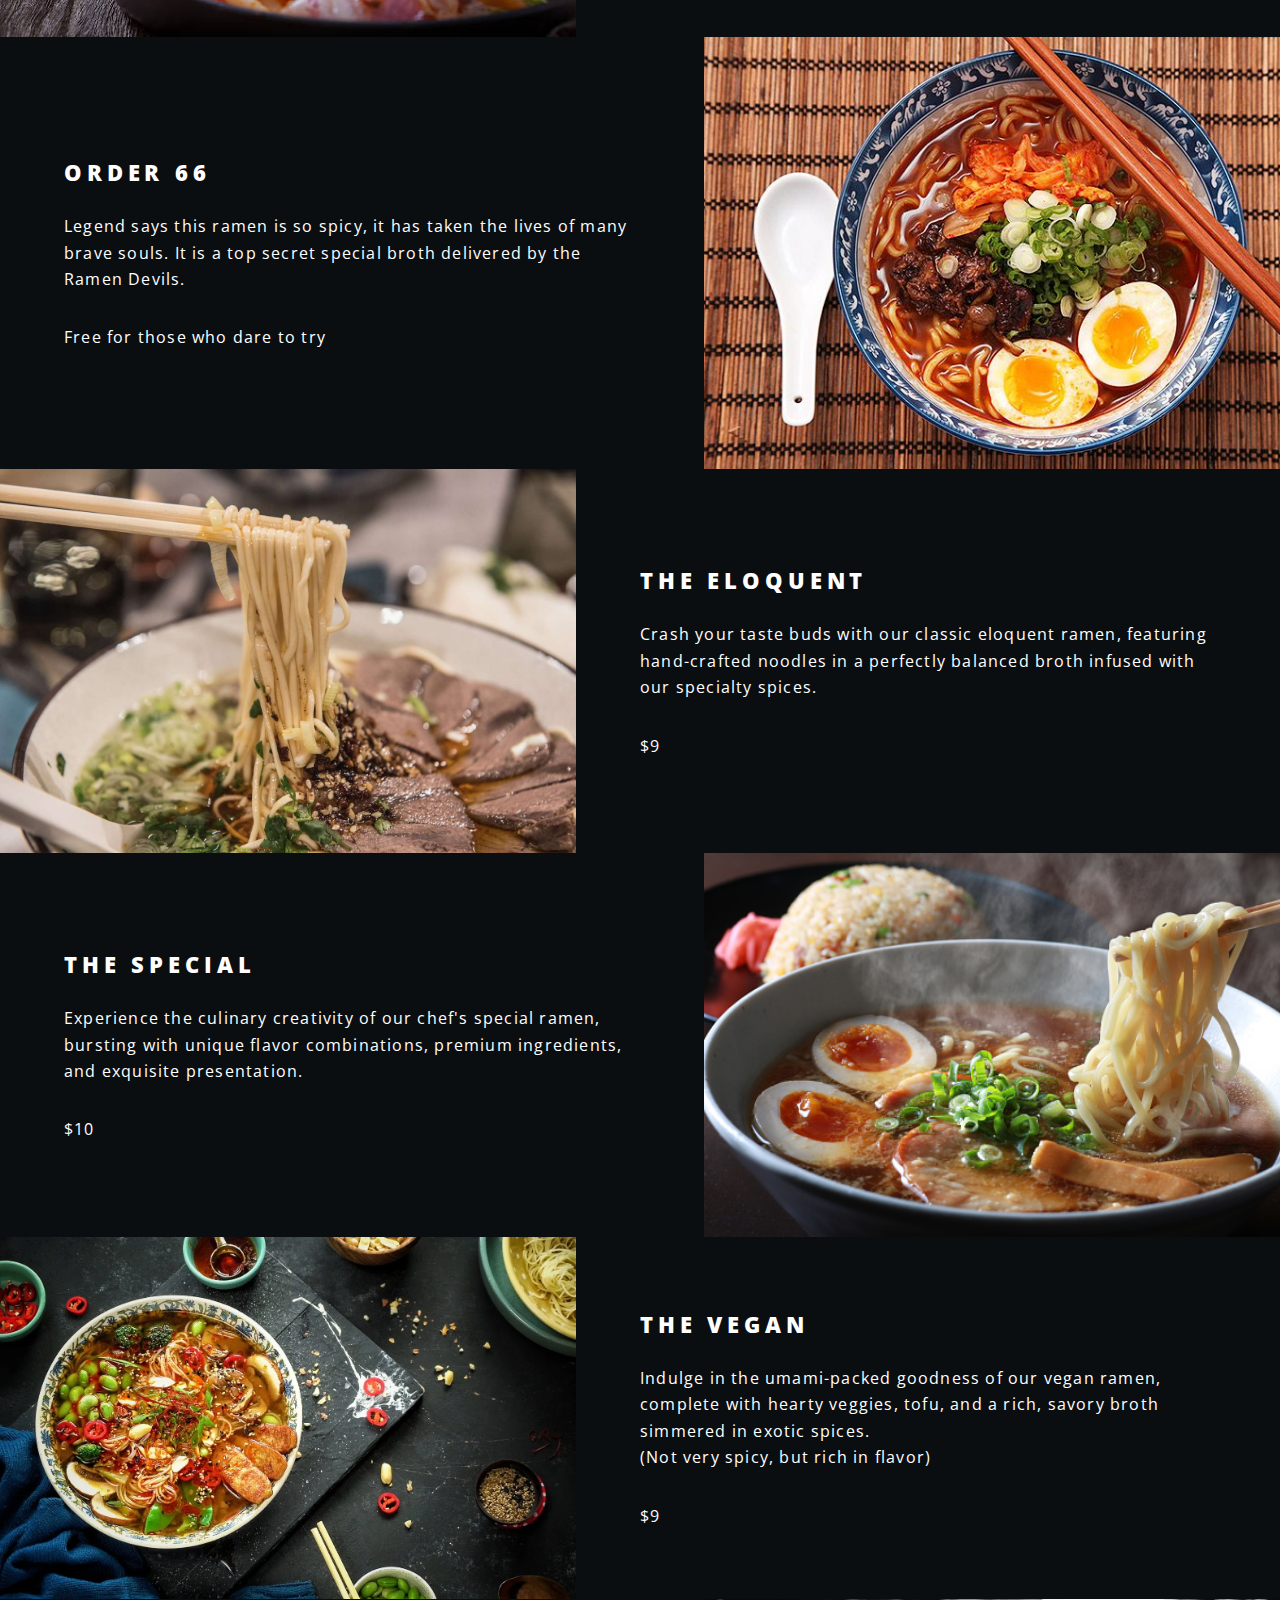
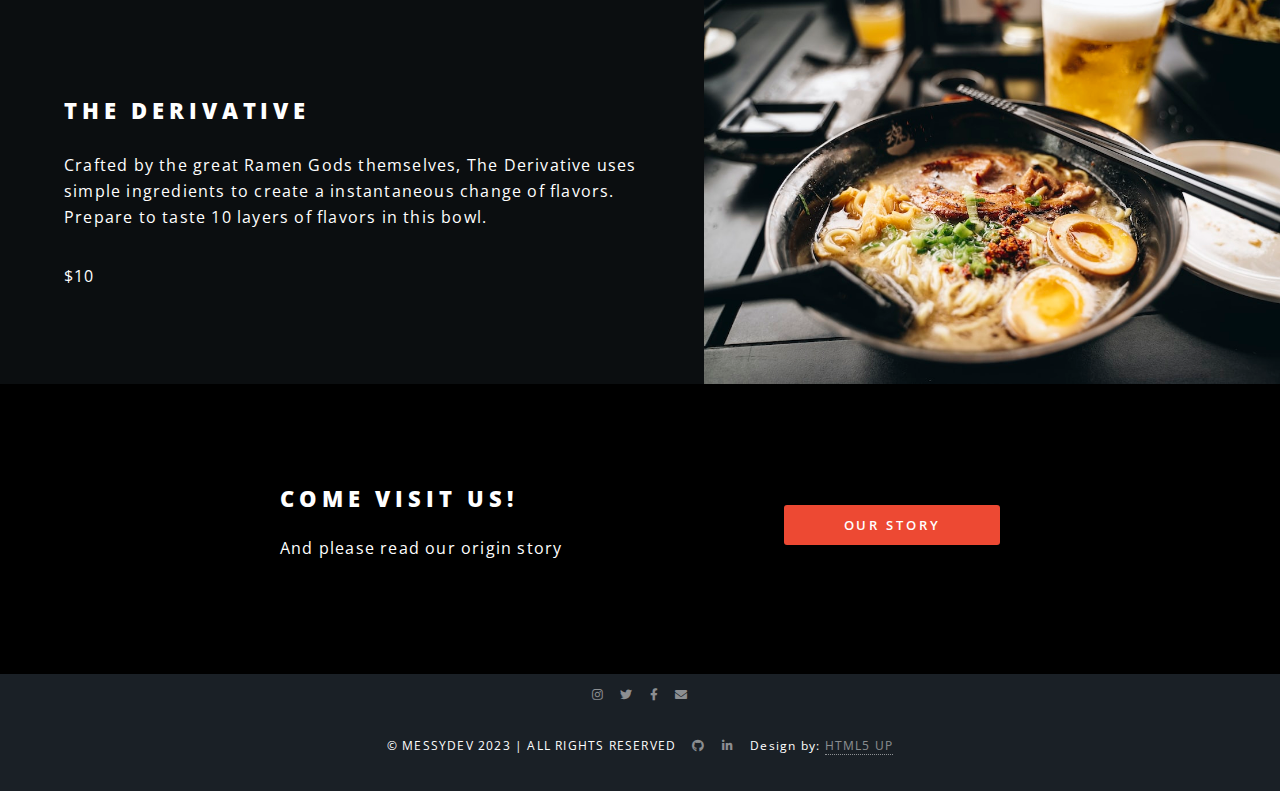
==== commit 168bb850: "fix typo at order 66 ramen" ====
--- a/index.html
+++ b/index.html
@@ -87,8 +87,8 @@
 							<div class="image"><img src="images/ramen-spicy.jpg" alt="Picture of Order 66 ramen bowl" /></div><div class="content">
 								<h2>Order 66<br />
 								</h2>
-								<p>Legend says this ramen is so spicy, it has taken the lives of many brave souls. It is a top secret special broth delivered by the Ramen Devils. It is free for those who dare to try.</p>
-								<p>Free</p>
+								<p>Legend says this ramen is so spicy, it has taken the lives of many brave souls. It is a top secret special broth delivered by the Ramen Devils.</p>
+								<p>Free for those who dare to try</p>
 							</div>
 						</section>
 
--- a/assets/css/main.css
+++ b/assets/css/main.css
@@ -3886,13 +3886,13 @@
 /* Footer */
 
 	#footer {
-		padding: 6em 0 4em 0 ;
-		background-color: #1d242a18;
+		padding: 0.5em 0 ;
+		background-color: #000000;
 		text-align: center;
 	}
 
 		#footer .icons {
-			font-size: 1.25em;
+			font-size: .75em;
 		}
 
 			#footer .icons a {
@@ -3996,7 +3996,7 @@
 	}
 
 	body.is-mobile.landing #footer {
-		background-color: #1d242a;
+		background-color: #000000;
 	}
 
 	/** ADDITIONAL STYLES **/
--- a/assets/css/noscript.css
+++ b/assets/css/noscript.css
@@ -1,7 +1,7 @@
-/*
-	Spectral by HTML5 UP
-	html5up.net | @ajlkn
-	Free for personal and commercial use under the CCA 3.0 license (html5up.net/license)
+/*
+	Spectral by HTML5 UP
+	html5up.net | @ajlkn
+	Free for personal and commercial use under the CCA 3.0 license (html5up.net/license)
 */
 
 /* Banner */
@@ -28,4 +28,74 @@
 
 	body.is-preload #banner:after {
 		opacity: 0;
-	}+	}
+
+	#main > header {
+		padding: 12em 0 10em 0 ;
+		background-image: -moz-linear-gradient(top, rgba(0,0,0,0.5), rgba(0,0,0,0.5)), url("../../images/ramen01.jpg");
+		background-image: -webkit-linear-gradient(top, rgba(0,0,0,0.5), rgba(0,0,0,0.5)), url("../../images/ramen01.jpg");
+		background-image: -ms-linear-gradient(top, rgba(0,0,0,0.5), rgba(0,0,0,0.5)), url("../../images/ramen01.jpg");
+		background-image: linear-gradient(top, rgba(0,0,0,0.5), rgba(0,0,0,0.5)), url("../../images/ramen01.jpg");
+		background-attachment: fixed;
+		background-position: center center;
+		background-repeat: no-repeat;
+		background-size: cover;
+		text-align: center;
+	}
+
+		#main > header h2 {
+			font-size: 1.75em;
+			margin: 0 0 0.5em 0;
+		}
+
+		#main > header p {
+			color: inherit;
+			letter-spacing: 0.225em;
+			text-transform: uppercase;
+			top: 0;
+		}
+
+			#main > header p a {
+				color: inherit;
+			}
+
+		@media screen and (max-width: 1680px) {
+
+			#main > header {
+				padding: 10em 0 8em 0 ;
+			}
+
+		}
+
+		@media screen and (max-width: 1280px) {
+
+			#main > header {
+				padding: 8em 3em 6em 3em ;
+			}
+
+		}
+
+		@media screen and (max-width: 980px) {
+
+			#main > header {
+				padding: 10em 3em 8em 3em ;
+			}
+
+		}
+
+		@media screen and (max-width: 736px) {
+
+			#main > header {
+				padding: 5em 3em 3em 3em ;
+			}
+
+				#main > header h2 {
+					font-size: 1.25em;
+					margin: 0 0 1em 0;
+				}
+
+		}
+
+	body.is-mobile #main > header {
+		background-attachment: scroll;
+	}
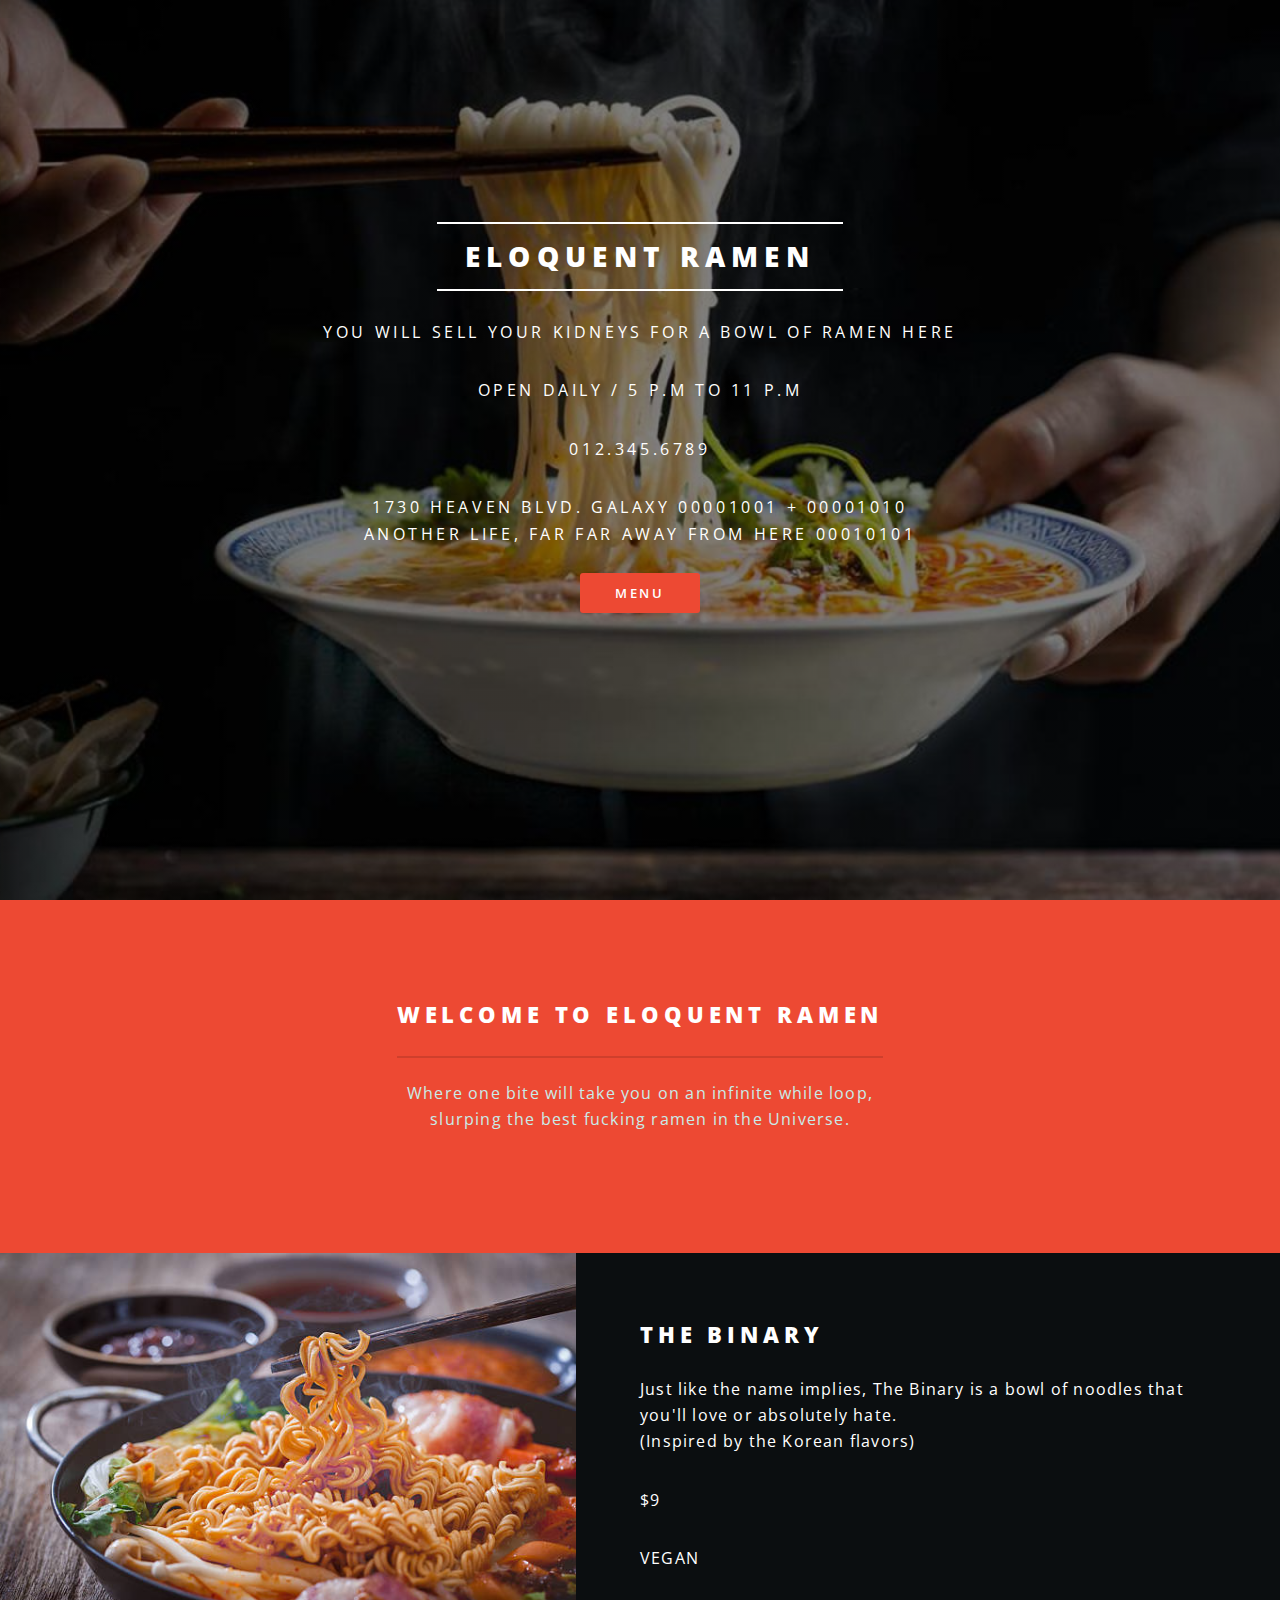
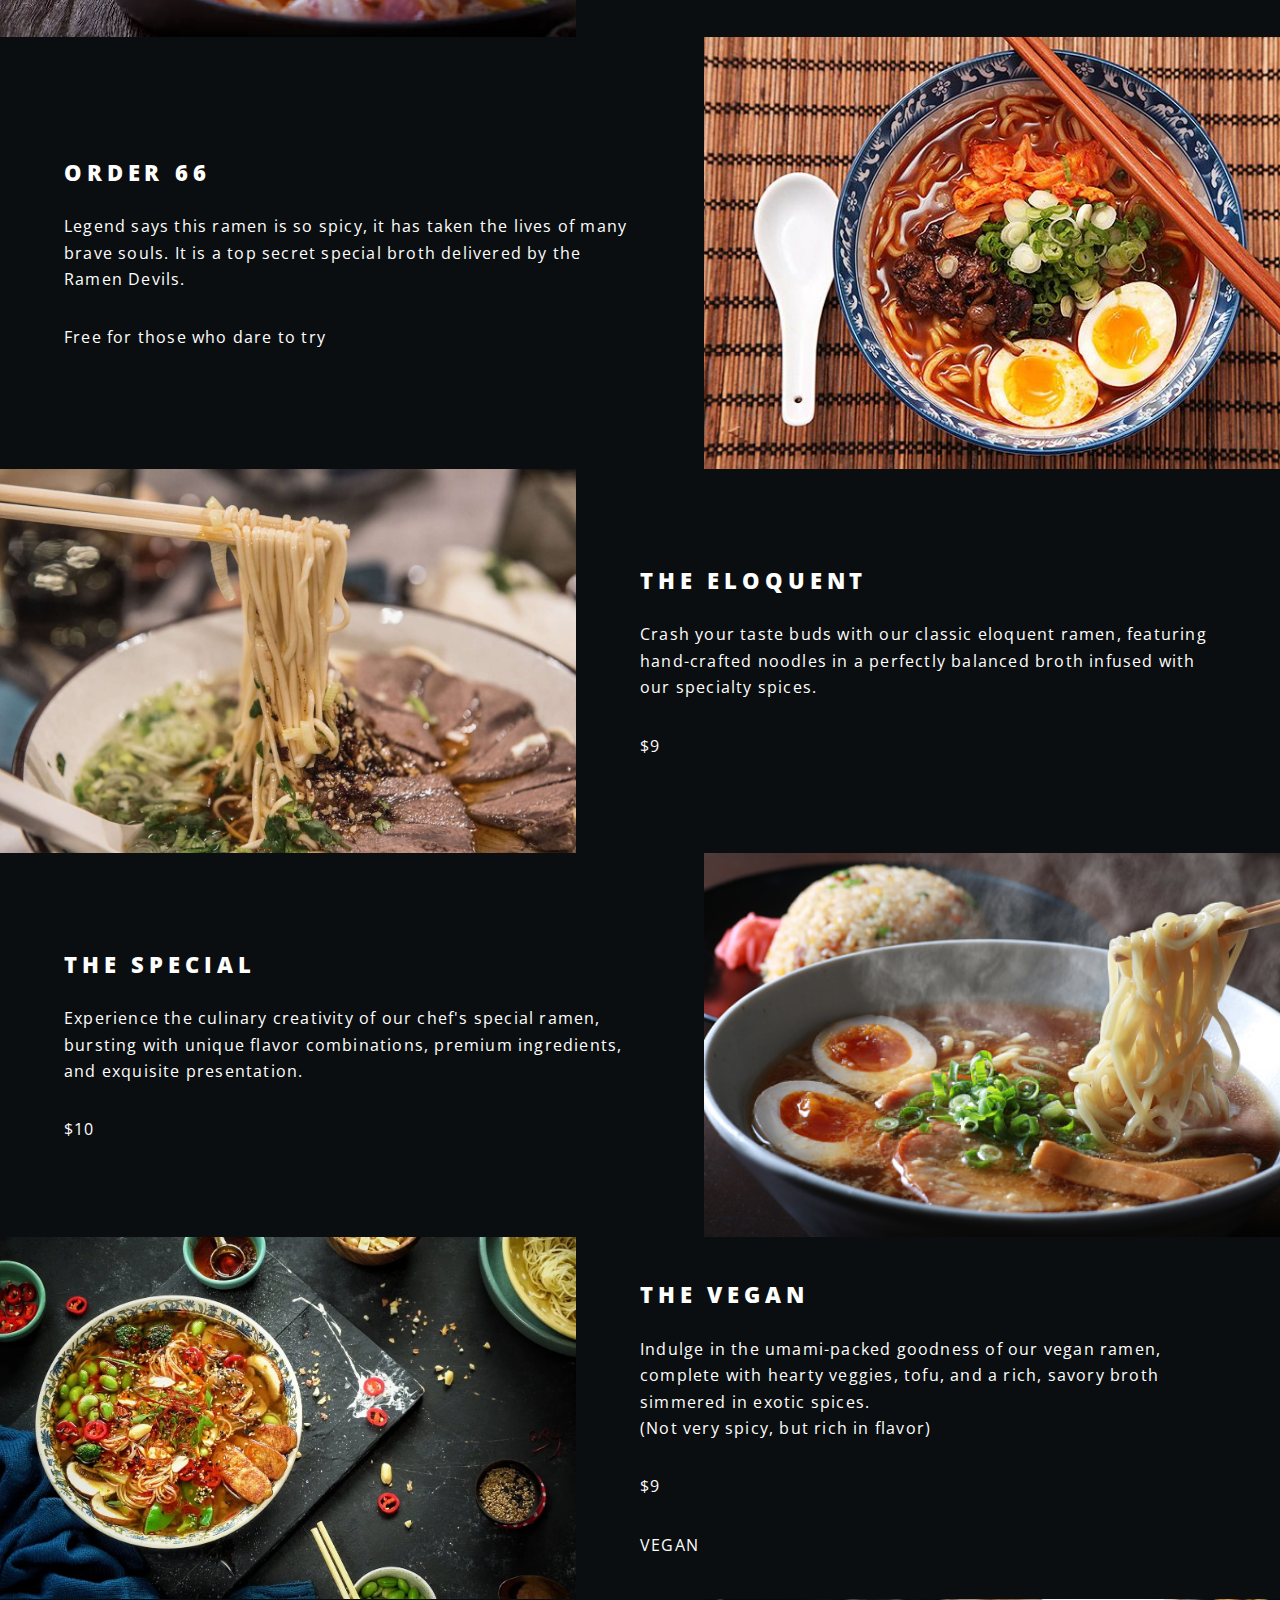
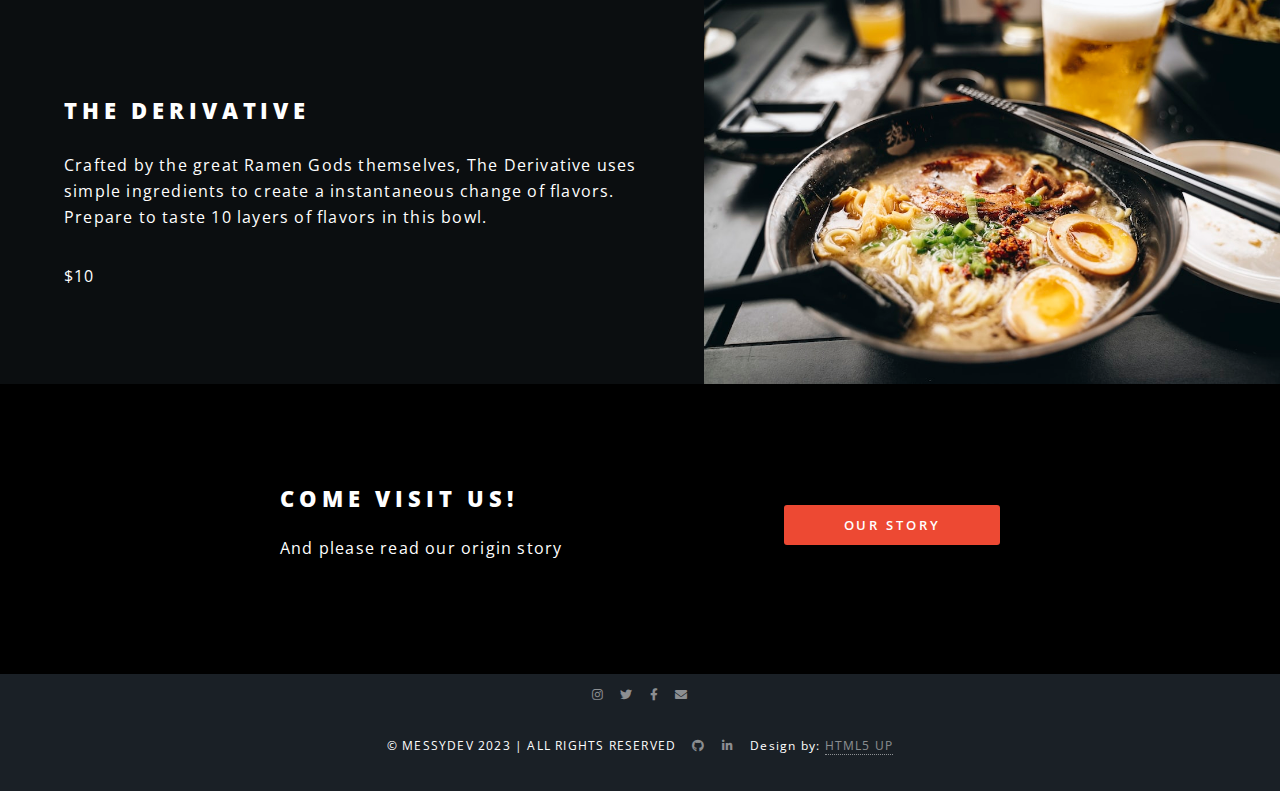
==== commit b8f17257: "finishing touches" ====
--- a/index.html
+++ b/index.html
@@ -80,6 +80,7 @@
 								</h2>
 								<p>Just like the name implies, The Binary is a bowl of noodles that you'll love or absolutely hate.<br /> (Inspired by the Korean flavors)</p>
 								<p>$9</p>
+								<p>VEGAN</p>
 							</div>
 						</section>
 
@@ -116,6 +117,7 @@
 								</h2>
 								<p>Indulge in the umami-packed goodness of our vegan ramen, complete with hearty veggies, tofu, and a rich, savory broth simmered in exotic spices. <br />(Not very spicy, but rich in flavor)</p>
 								<p>$9</p>
+								<p>VEGAN</p>
 							</div>
 						</section>
 
